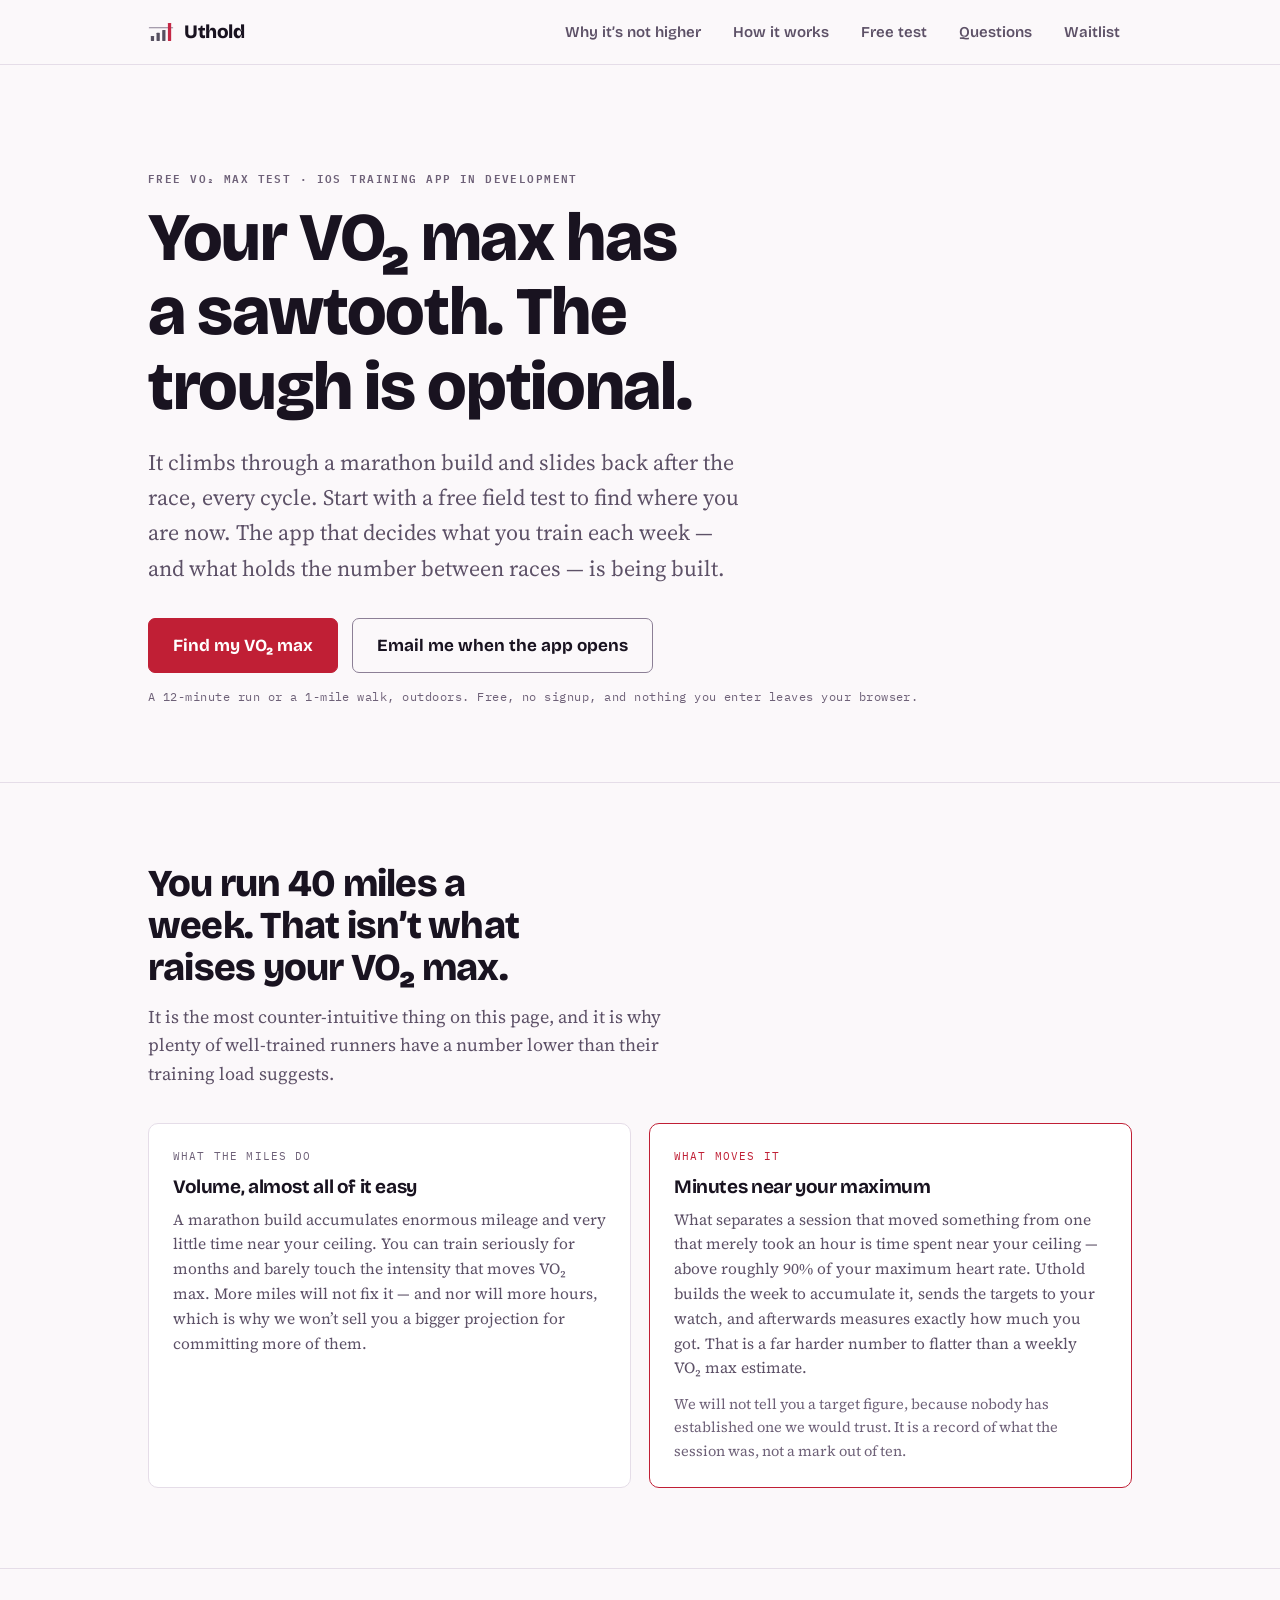
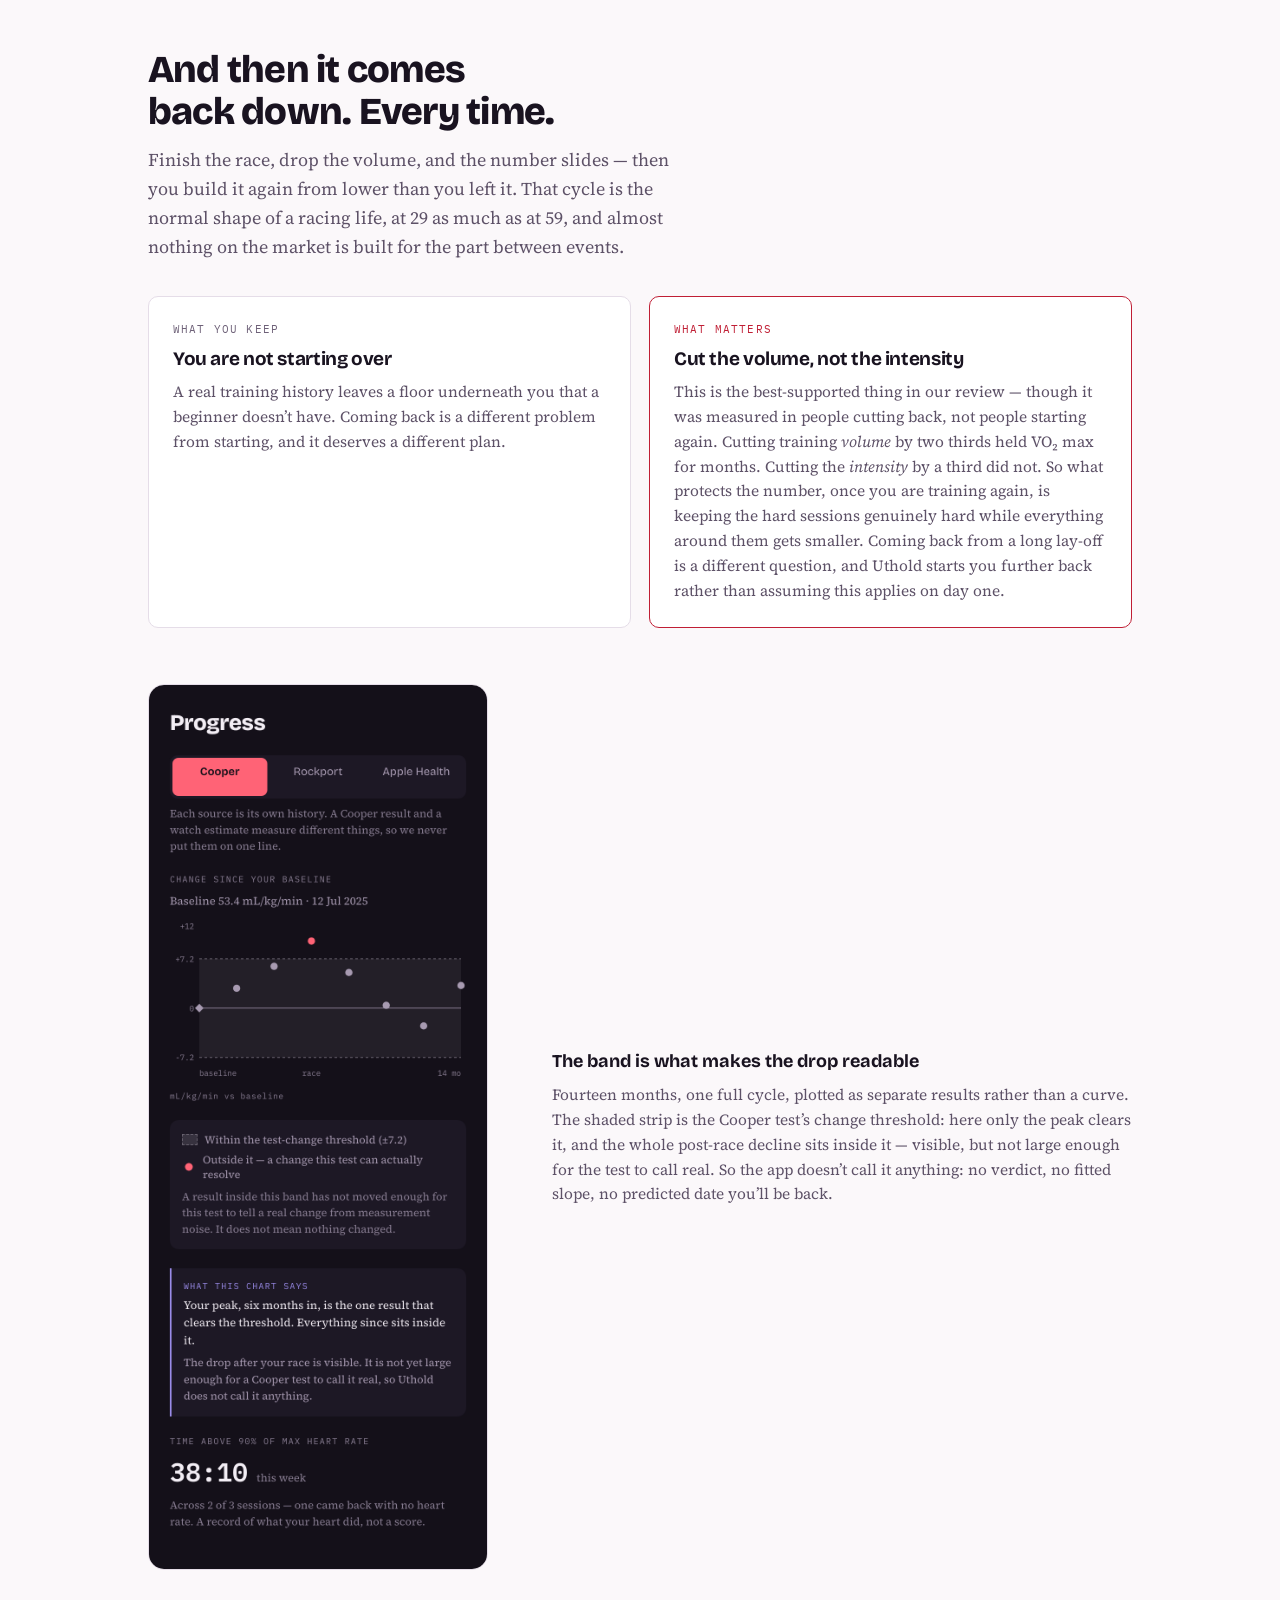
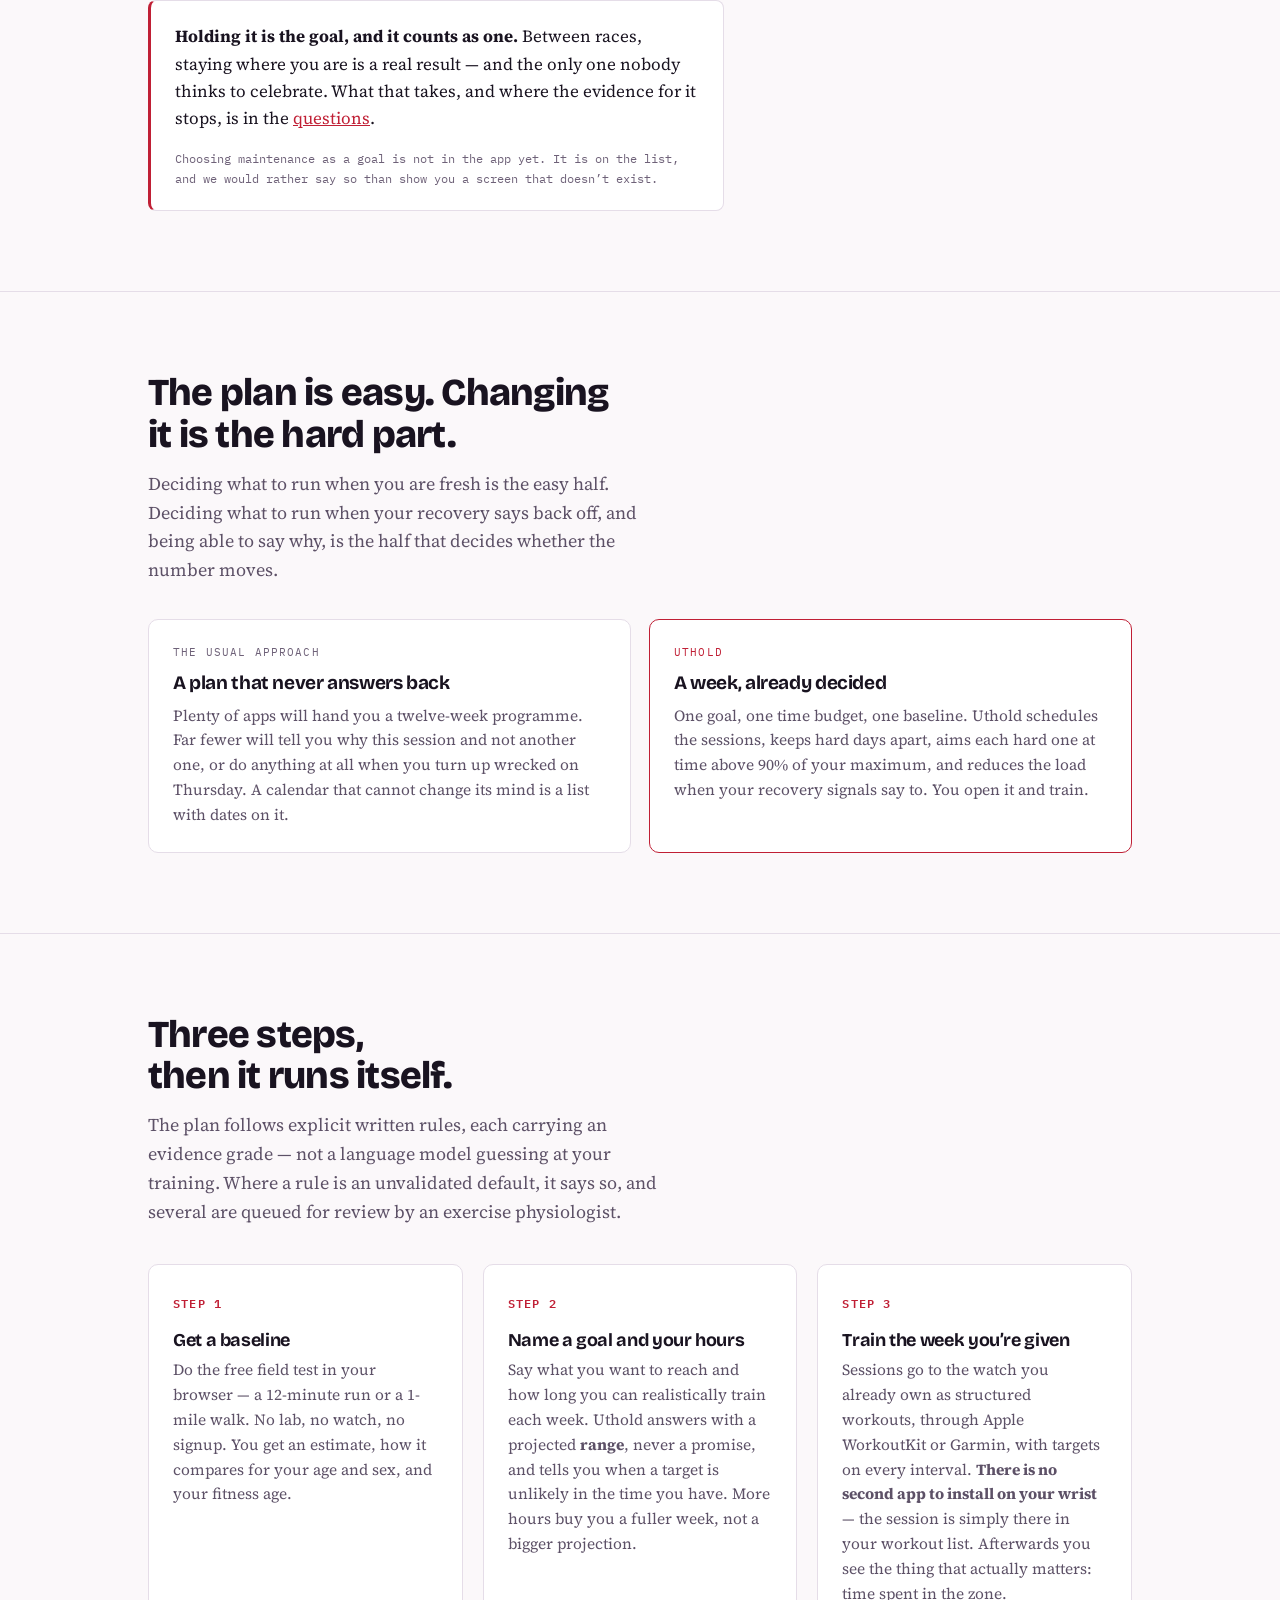
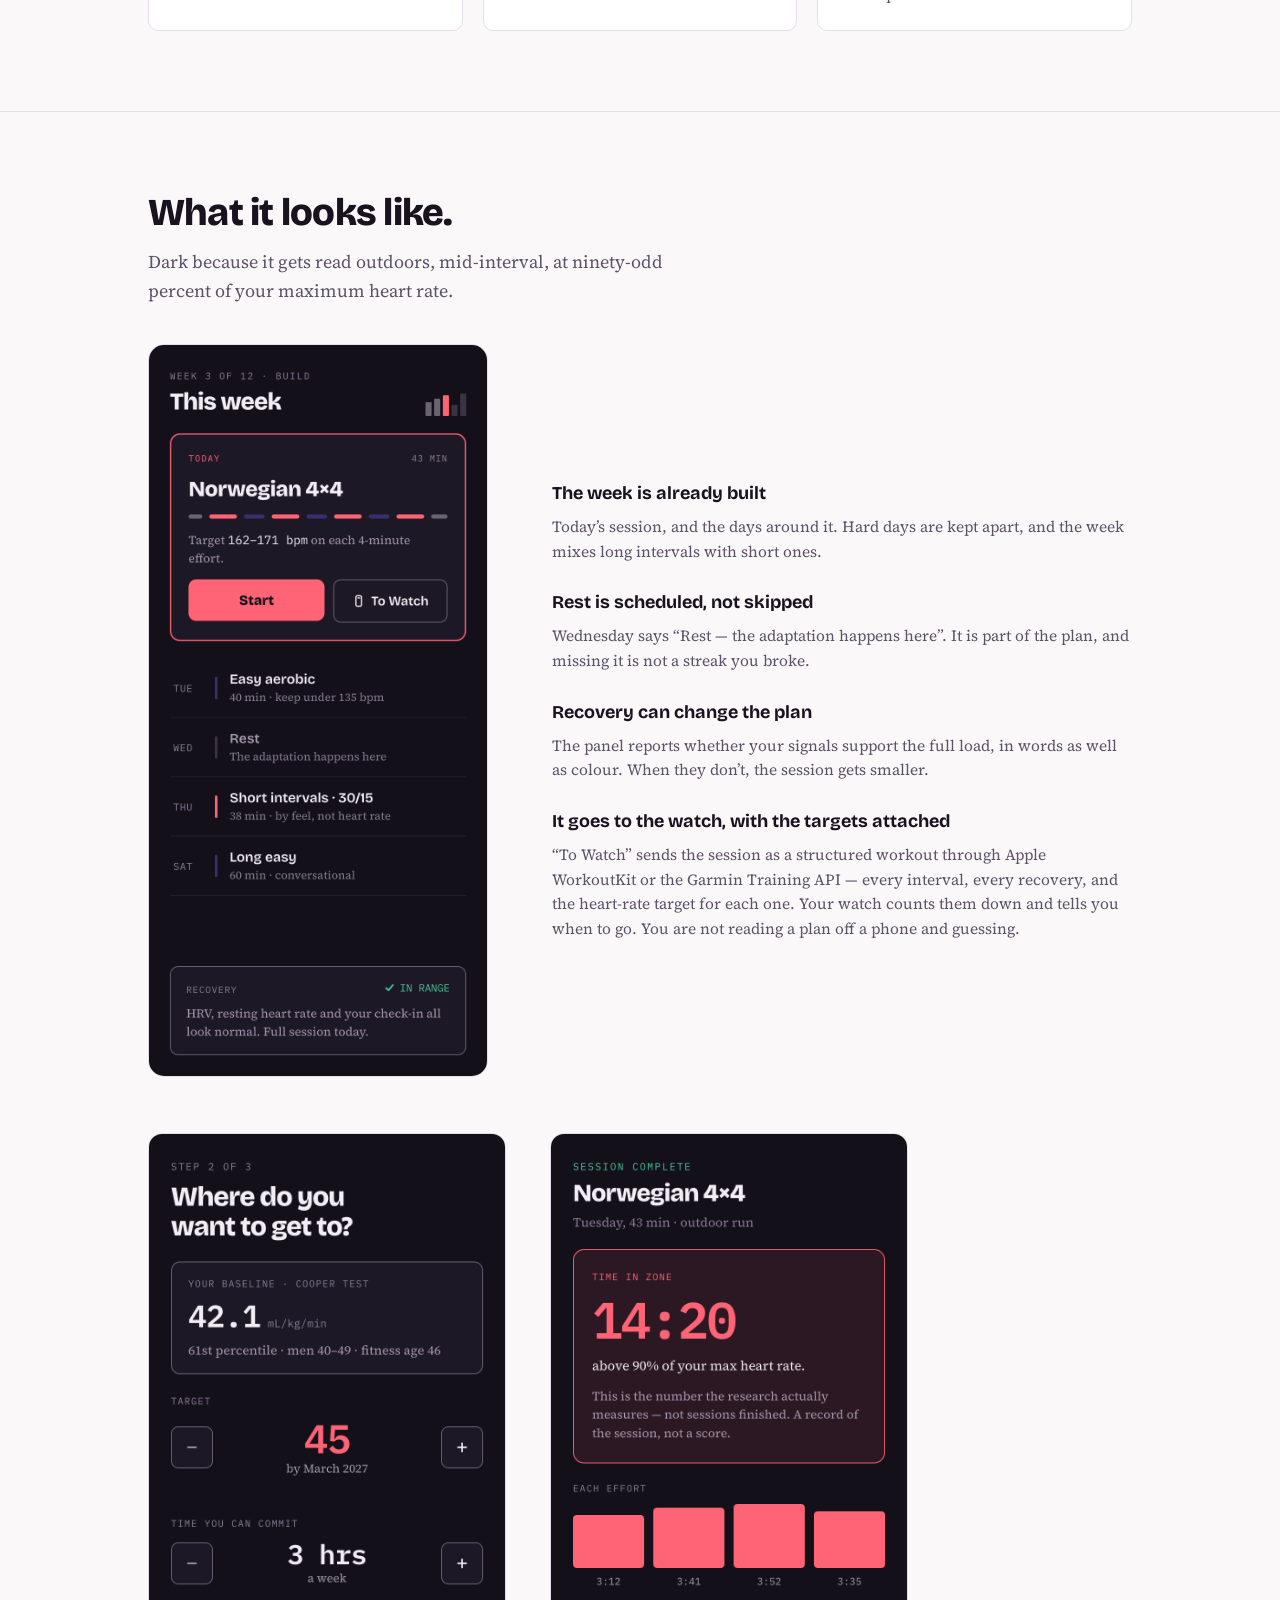
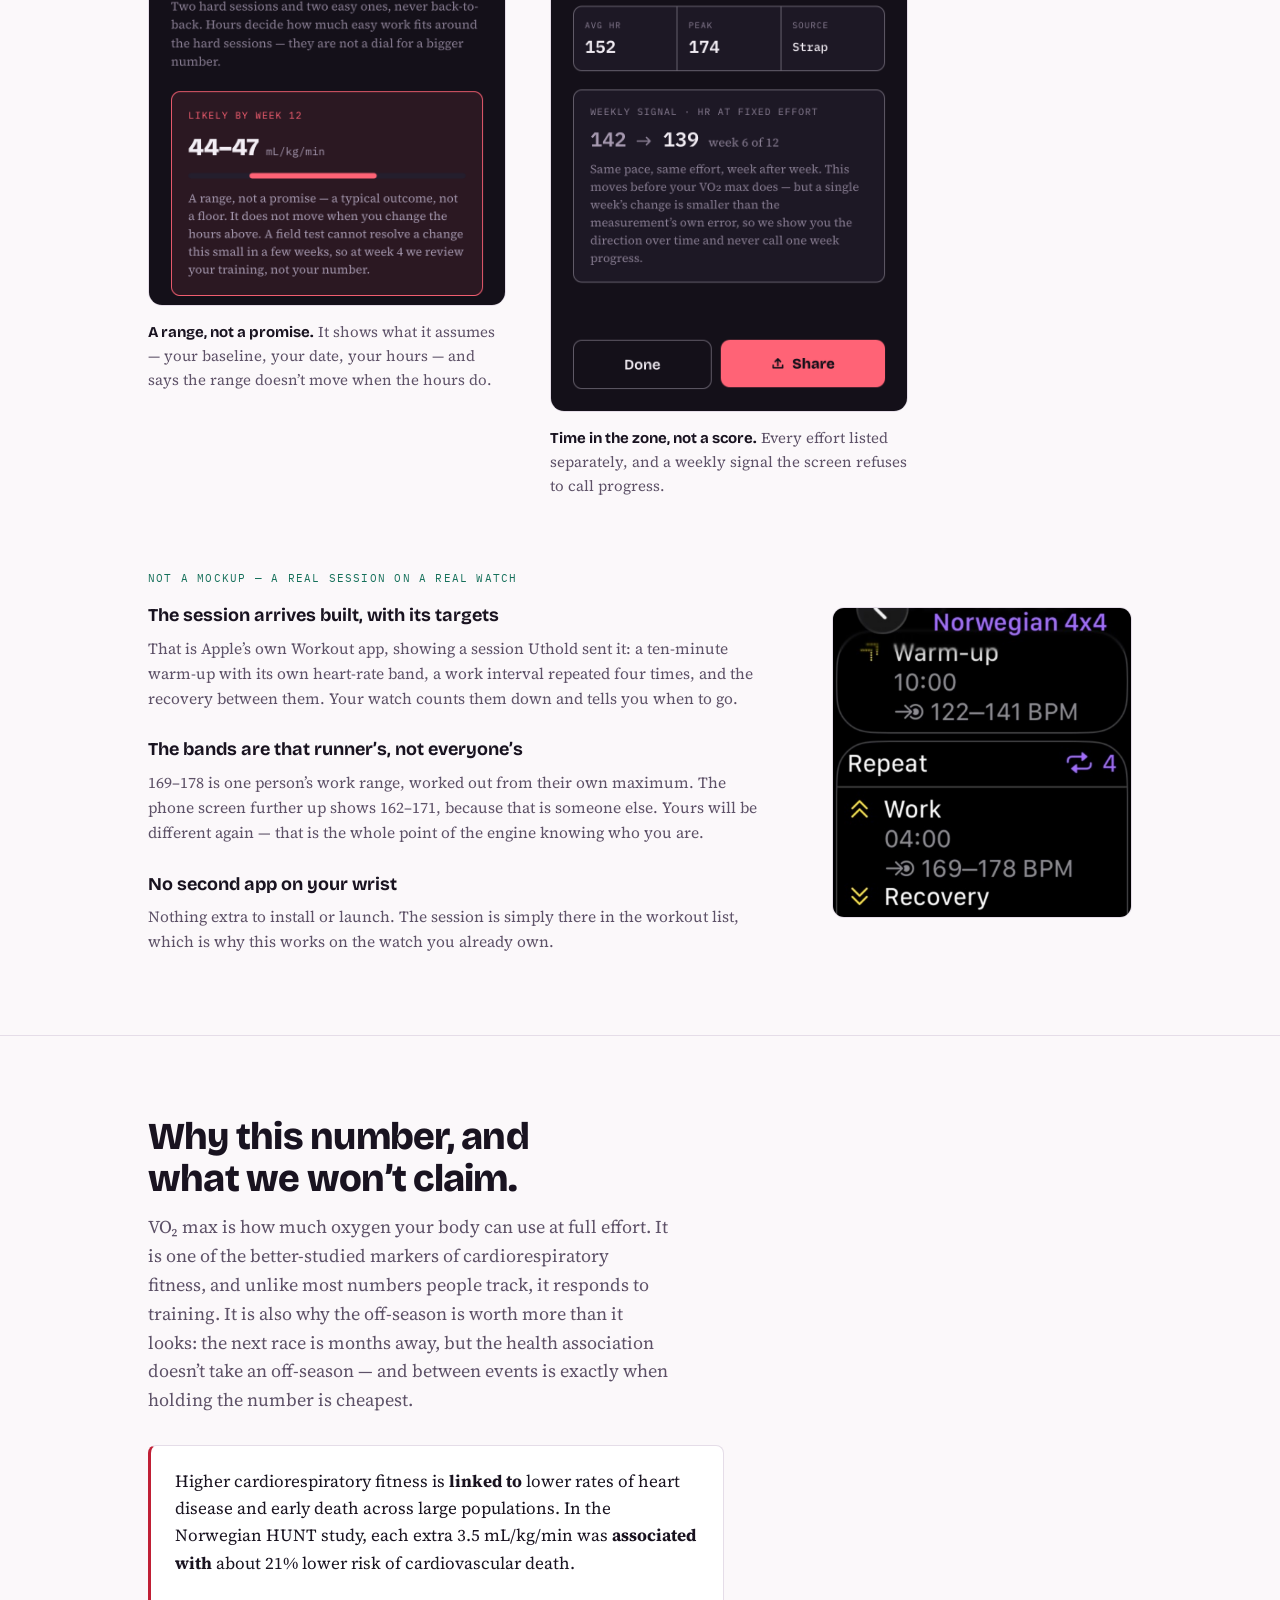
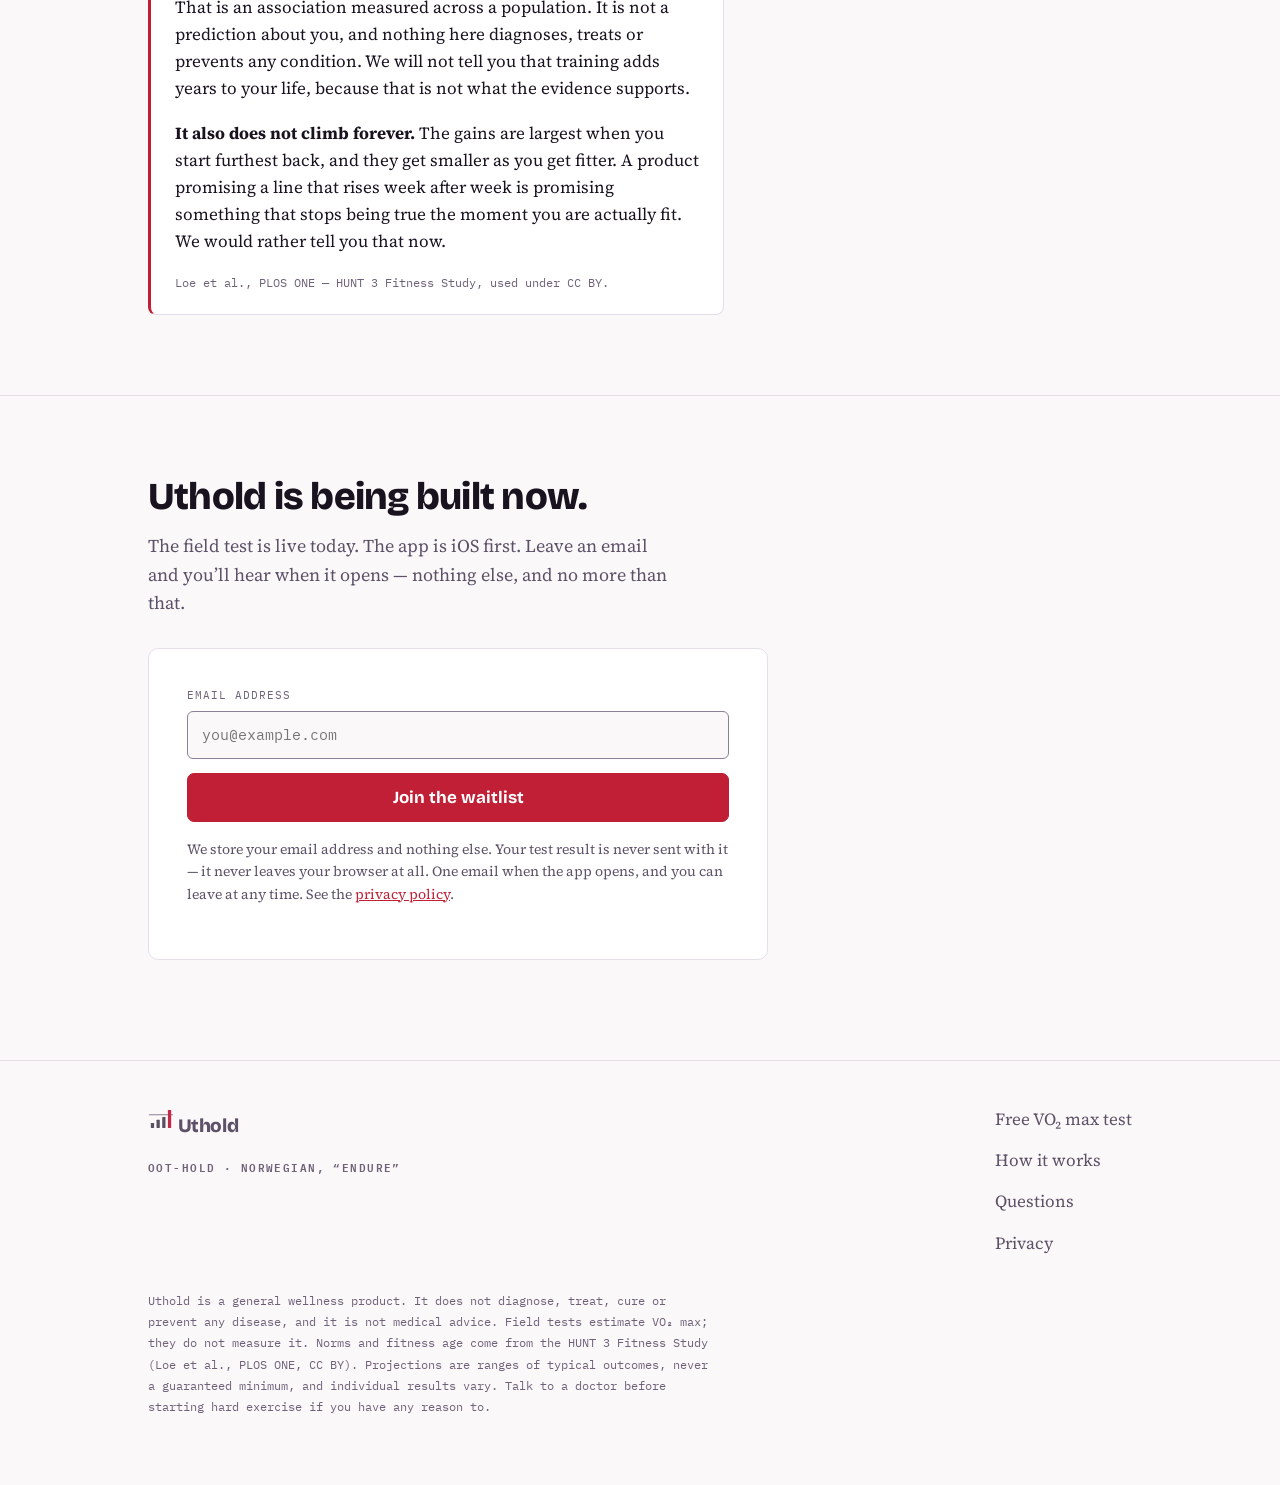
==== index.html @ 27065445 "Waitlist inside the result; clearer hero; shorter page Co-Authored-By: Claude Opus 5 (1M context) <n" ====
<!doctype html>
<html lang="en">
<head>
<meta charset="utf-8">
<meta name="viewport" content="width=device-width,initial-scale=1">
<!-- PRE-LAUNCH: delete this line at launch (see README.md) -->
<meta name="robots" content="noindex">
<title>Uthold — training that picks your week, for your VO₂ max</title>
<meta name="description" content="Uthold turns a baseline, a goal and the hours you actually have into a weekly training plan aimed at your VO₂ max. Start with the free field test — no signup.">
<link rel="icon" href="brand/favicon.svg" type="image/svg+xml">
<link rel="apple-touch-icon" href="brand/png/apple-touch-icon.png">
<link rel="preconnect" href="https://fonts.googleapis.com">
<link rel="preconnect" href="https://fonts.gstatic.com" crossorigin>
<link rel="stylesheet" href="https://fonts.googleapis.com/css2?family=Bricolage+Grotesque:opsz,wght@12..96,400;12..96,600;12..96,800&family=Source+Serif+4:opsz,wght@8..60,400;8..60,600&family=IBM+Plex+Mono:wght@400;500;600&display=swap">
<link rel="stylesheet" href="site.css">
</head>
<body>
<a class="skip" href="#main">Skip to content</a>

<header class="site-head">
  <div class="wrap">
    <a class="brand" href="index.html">
      <svg viewBox="0 0 64 64" aria-hidden="true" focusable="false">
        <rect x="2" y="20" width="60" height="3" rx="1.5" fill="var(--mark-ceiling)"/>
        <rect x="7" y="42" width="8" height="12" rx="1" fill="var(--mark-bars)"/>
        <rect x="21" y="34" width="8" height="20" rx="1" fill="var(--mark-bars)"/>
        <rect x="35" y="27" width="8" height="27" rx="1" fill="var(--mark-bars)"/>
        <rect x="49" y="10" width="8" height="44" rx="1" fill="var(--mark-hero)"/>
      </svg>
      Uthold
    </a>
    <nav class="site-nav" aria-label="Main">
      <a href="#volume">Why it’s not higher</a>
      <a href="#how">How it works</a>
      <a href="test.html">Free test</a>
      <a href="faq.html">Questions</a>
      <a href="#waitlist">Waitlist</a>
    </nav>
  </div>
</header>

<main id="main">

<div class="wrap hero">
  <p class="eyebrow">Free VO₂ max test &middot; iOS training app in development</p>
  <h1>Your VO₂ max has a sawtooth. The trough is optional.</h1>
  <p class="deck">It climbs through a marathon build and slides back after the race, every cycle.
  Start with a free field test to find where you are now. The app that decides what you train each
  week — and what holds the number between races — is being built.</p>
  <div class="cta-row">
    <a class="btn btn-primary" href="test.html">Find my VO₂ max</a>
    <a class="btn btn-ghost" href="#waitlist">Email me when the app opens</a>
  </div>
  <p class="cta-note" style="margin-top:14px">A 12-minute run or a 1-mile walk, outdoors. Free, no
  signup, and nothing you enter leaves your browser.</p>
</div>

<section id="volume">
  <div class="wrap">
    <h2>You run 40 miles a week. That isn’t what raises your VO₂ max.</h2>
    <p class="lede">It is the most counter-intuitive thing on this page, and it is why plenty of
    well-trained runners have a number lower than their training load suggests.</p>
    <div class="versus">
      <div class="vcard">
        <span class="vtag">What the miles do</span>
        <h3>Volume, almost all of it easy</h3>
        <p>A marathon build accumulates enormous mileage and very little time near your ceiling.
        You can train seriously for months and barely touch the intensity that moves VO₂ max.
        More miles will not fix it — and nor will more hours, which is why we won’t sell you a
        bigger projection for committing more of them.</p>
      </div>
      <div class="vcard ours">
        <span class="vtag">What moves it</span>
        <h3>Minutes near your maximum</h3>
        <p>What separates a session that moved something from one that merely took an hour is time
        spent near your ceiling — above roughly 90% of your maximum heart rate. Uthold builds the
        week to accumulate it, sends the targets to your watch, and afterwards measures exactly how
        much you got. That is a far harder number to flatter than a weekly VO₂ max estimate.</p>
        <p style="margin:12px 0 0;font-size:14.5px;color:var(--ink-3)">We will not tell you a
        target figure, because nobody has established one we would trust. It is a record of what
        the session was, not a mark out of ten.</p>
      </div>
    </div>
  </div>
</section>

<section id="returning">
  <div class="wrap">
    <h2>And then it comes back down. Every time.</h2>
    <p class="lede">Finish the race, drop the volume, and the number slides — then you build it
    again from lower than you left it. That cycle is the normal shape of a racing life, at 29 as
    much as at 59, and almost nothing on the market is built for the part between events.</p>
    <div class="versus">
      <div class="vcard">
        <span class="vtag">What you keep</span>
        <h3>You are not starting over</h3>
        <p>A real training history leaves a floor underneath you that a beginner doesn’t have.
        Coming back is a different problem from starting, and it deserves a different plan.</p>
      </div>
      <div class="vcard ours">
        <span class="vtag">What matters</span>
        <h3>Cut the volume, not the intensity</h3>
        <p>This is the best-supported thing in our review — though it was measured in people
        cutting back, not people starting again. Cutting training <em>volume</em> by two thirds
        held VO₂ max for months. Cutting the <em>intensity</em> by a third did not. So what protects
        the number, once you are training again, is keeping the hard sessions genuinely hard while
        everything around them gets smaller. Coming back from a long lay-off is a different
        question, and Uthold starts you further back rather than assuming this applies on day
        one.</p>
      </div>
    </div>
    <div class="showcase" style="margin-top:clamp(32px,5vw,56px)">
      <img src="img/Progress.png" width="390" height="1020"
           alt="The Progress screen: change since baseline over 14 months, plotted as separate dots with no connecting line. A shaded band marks plus or minus 7.2, the Cooper test's change threshold. One point, the peak six months in, sits above the band; every later point including the post-race decline sits inside it.">
      <dl>
        <dt>The band is what makes the drop readable</dt>
        <dd>Fourteen months, one full cycle, plotted as separate results rather than a curve. The
        shaded strip is the Cooper test’s change threshold: here only the peak clears it, and the
        whole post-race decline sits inside it — visible, but not large enough for the test to call
        real. So the app doesn’t call it anything: no verdict, no fitted slope, no predicted date
        you’ll be back.</dd>
      </dl>
    </div>

    <div class="ev">
      <p><strong>Holding it is the goal, and it counts as one.</strong> Between races, staying where
      you are is a real result — and the only one nobody thinks to celebrate. What that takes, and
      where the evidence for it stops, is in the
      <a href="faq.html">questions</a>.</p>
      <cite>Choosing maintenance as a goal is not in the app yet. It is on the list, and we would
      rather say so than show you a screen that doesn’t exist.</cite>
    </div>
  </div>
</section>

<section id="difference">
  <div class="wrap">
    <h2>The plan is easy. Changing it is the hard part.</h2>
    <p class="lede">Deciding what to run when you are fresh is the easy half. Deciding what to run
    when your recovery says back off, and being able to say why, is the half that decides whether
    the number moves.</p>
    <div class="versus">
      <div class="vcard">
        <span class="vtag">The usual approach</span>
        <h3>A plan that never answers back</h3>
        <p>Plenty of apps will hand you a twelve-week programme. Far fewer will tell you why this
        session and not another one, or do anything at all when you turn up wrecked on Thursday.
        A calendar that cannot change its mind is a list with dates on it.</p>
      </div>
      <div class="vcard ours">
        <span class="vtag">Uthold</span>
        <h3>A week, already decided</h3>
        <p>One goal, one time budget, one baseline. Uthold schedules the sessions, keeps hard days
        apart, aims each hard one at time above 90% of your maximum, and reduces the load when
        your recovery signals say to. You open it and train.</p>
      </div>
    </div>
  </div>
</section>

<section id="how">
  <div class="wrap">
    <h2>Three steps, then it runs itself.</h2>
    <p class="lede">The plan follows explicit written rules, each carrying an evidence grade —
    not a language model guessing at your training. Where a rule is an unvalidated default, it
    says so, and several are queued for review by an exercise physiologist.</p>
    <div class="steps">
      <div class="step">
        <span class="n"></span>
        <h3>Get a baseline</h3>
        <p>Do the free field test in your browser — a 12-minute run or a 1-mile walk. No lab, no
        watch, no signup. You get an estimate, how it compares for your age and sex, and your
        fitness age.</p>
      </div>
      <div class="step">
        <span class="n"></span>
        <h3>Name a goal and your hours</h3>
        <p>Say what you want to reach and how long you can realistically train each week. Uthold
        answers with a projected <strong>range</strong>, never a promise, and tells you when a
        target is unlikely in the time you have. More hours buy you a fuller week, not a bigger
        projection.</p>
      </div>
      <div class="step">
        <span class="n"></span>
        <h3>Train the week you’re given</h3>
        <p>Sessions go to the watch you already own as structured workouts, through Apple
        WorkoutKit or Garmin, with targets on every interval. <strong>There is no second app to
        install on your wrist</strong> — the session is simply there in your workout list.
        Afterwards you see the thing that actually matters: time spent in the zone.</p>
      </div>
    </div>
  </div>
</section>

<section id="app">
  <div class="wrap">
    <h2>What it looks like.</h2>
    <p class="lede">Dark because it gets read outdoors, mid-interval, at ninety-odd percent of your
    maximum heart rate.</p>
    <div class="showcase">
      <img src="img/ThisWeek.png" width="390" height="844"
           alt="The This Week screen: today is a Norwegian 4x4 at a target of 162 to 171 beats per minute, 43 minutes. Below it the rest of the week — easy aerobic Tuesday, rest Wednesday, short 30/15 intervals Thursday, long easy Saturday. A recovery panel reads &quot;in range&quot;.">
      <dl>
        <dt>The week is already built</dt>
        <dd>Today’s session, and the days around it. Hard days are kept apart, and the week mixes
        long intervals with short ones.</dd>

        <dt>Rest is scheduled, not skipped</dt>
        <dd>Wednesday says “Rest — the adaptation happens here”. It is part of the plan, and
        missing it is not a streak you broke.</dd>

        <dt>Recovery can change the plan</dt>
        <dd>The panel reports whether your signals support the full load, in words as well as
        colour. When they don’t, the session gets smaller.</dd>

        <dt>It goes to the watch, with the targets attached</dt>
        <dd>“To Watch” sends the session as a structured workout through Apple WorkoutKit or the
        Garmin Training API — every interval, every recovery, and the heart-rate target for each
        one. Your watch counts them down and tells you when to go. You are not reading a plan off
        a phone and guessing.</dd>

      </dl>
    </div>
    <div class="shots-compact">
      <figure>
        <img src="img/Onboarding.png" width="390" height="844" alt="The onboarding goal screen: a baseline of 42.1 mL/kg/min at the 61st percentile, fitness age 46; a target of 45 by March 2027; three hours a week. A panel headed &quot;likely by week 12&quot; shows a range of 44 to 47 and the words &quot;a range, not a promise&quot;.">
        <figcaption><b>A range, not a promise.</b> It shows what it assumes — your baseline, your
        date, your hours — and says the range doesn’t move when the hours do.</figcaption>
      </figure>
      <figure>
        <img src="img/Results.png" width="390" height="960" alt="The session results screen: time in zone 14 minutes 20 seconds above 90% of maximum heart rate, with each of the four efforts listed. Below, average heart rate 152, peak 174, source Strap. A weekly signal panel shows heart rate at fixed effort moving 142 to 139 in week 6 of 12.">
        <figcaption><b>Time in the zone, not a score.</b> Every effort listed separately, and a
        weekly signal the screen refuses to call progress.</figcaption>
      </figure>
    </div>
    <div class="showcase watch" style="margin-top:clamp(36px,6vw,72px)">
      <img src="img/watch-session.png" width="422" height="438"
           alt="An Apple Watch showing the scheduled session: Norwegian 4x4, a 10 minute warm-up at 122 to 141 BPM, then Repeat 4 containing Work for 4 minutes at 169 to 178 BPM followed by Recovery.">
      <dl>
        <p class="real">Not a mockup — a real session on a real watch</p>
        <dt>The session arrives built, with its targets</dt>
        <dd>That is Apple’s own Workout app, showing a session Uthold sent it: a ten-minute
        warm-up with its own heart-rate band, a work interval repeated four times, and the recovery
        between them. Your watch counts them down and tells you when to go.</dd>

        <dt>The bands are that runner’s, not everyone’s</dt>
        <dd>169–178 is one person’s work range, worked out from their own maximum. The phone screen
        further up shows 162–171, because that is someone else. Yours will be different again —
        that is the whole point of the engine knowing who you are.</dd>

        <dt>No second app on your wrist</dt>
        <dd>Nothing extra to install or launch. The session is simply there in the workout list,
        which is why this works on the watch you already own.</dd>
      </dl>
    </div>
</div>
</section>

<section id="evidence">
  <div class="wrap">
    <h2>Why this number, and what we won’t claim.</h2>
    <p class="lede">VO₂ max is how much oxygen your body can use at full effort. It is one of the
    better-studied markers of cardiorespiratory fitness, and unlike most numbers people track, it
    responds to training. It is also why the off-season is worth more than it looks: the next race
    is months away, but the health association doesn’t take an off-season — and between events is
    exactly when holding the number is cheapest.</p>
    <div class="ev">
      <p>Higher cardiorespiratory fitness is <strong>linked to</strong> lower rates of heart disease
      and early death across large populations. In the Norwegian HUNT study, each extra
      3.5&nbsp;mL/kg/min was <strong>associated with</strong> about 21% lower risk of cardiovascular
      death.</p>
      <p>That is an association measured across a population. It is not a prediction about you, and
      nothing here diagnoses, treats or prevents any condition. We will not tell you that training
      adds years to your life, because that is not what the evidence supports.</p>
      <p><strong>It also does not climb forever.</strong> The gains are largest when you start
      furthest back, and they get smaller as you get fitter. A product promising a line that rises
      week after week is promising something that stops being true the moment you are actually
      fit. We would rather tell you that now.</p>
      <cite>Loe et al., PLOS ONE — HUNT 3 Fitness Study, used under CC&nbsp;BY.</cite>
    </div>
  </div>
</section>

<section id="waitlist">
  <div class="wrap">
    <h2>Uthold is being built now.</h2>
    <p class="lede">The field test is live today. The app is iOS first. Leave an email and you’ll
    hear when it opens — nothing else, and no more than that.</p>
    <form class="signup" id="waitForm" novalidate>
      <label for="email">Email address</label>
      <input type="email" id="email" name="email" autocomplete="email" required
             placeholder="you@example.com" aria-describedby="privacy-note">
      <button class="btn btn-primary" type="submit">Join the waitlist</button>
      <p class="small" id="privacy-note">We store your email address and nothing else. Your test
      result is never sent with it — it never leaves your browser at all. One email when the app
      opens, and you can leave at any time. See the <a href="privacy.html">privacy policy</a>.</p>
      <p class="small" id="waitMsg" role="status" aria-live="polite"></p>
    </form>
  </div>
</section>

</main>

<footer class="site-foot">
  <div class="wrap">
    <div class="foot-grid">
      <div>
        <a class="brand" href="index.html" style="margin-bottom:10px">
          <svg viewBox="0 0 64 64" aria-hidden="true" focusable="false">
            <rect x="2" y="20" width="60" height="3" rx="1.5" fill="var(--mark-ceiling)"/>
            <rect x="7" y="42" width="8" height="12" rx="1" fill="var(--mark-bars)"/>
            <rect x="21" y="34" width="8" height="20" rx="1" fill="var(--mark-bars)"/>
            <rect x="35" y="27" width="8" height="27" rx="1" fill="var(--mark-bars)"/>
            <rect x="49" y="10" width="8" height="44" rx="1" fill="var(--mark-hero)"/>
          </svg>
          Uthold
        </a>
        <p class="eyebrow">OOT-hold &middot; Norwegian, “endure”</p>
      </div>
      <nav aria-label="Footer">
        <a href="test.html">Free VO₂ max test</a>
        <a href="#how">How it works</a>
        <a href="faq.html">Questions</a>
        <a href="privacy.html">Privacy</a>
      </nav>
    </div>
    <p class="fine">Uthold is a general wellness product. It does not diagnose, treat, cure or
    prevent any disease, and it is not medical advice. Field tests estimate VO₂ max; they do not
    measure it. Norms and fitness age come from the HUNT 3 Fitness Study (Loe et al., PLOS ONE,
    CC&nbsp;BY). Projections are ranges of typical outcomes, never a guaranteed minimum, and
    individual results vary. Talk to a doctor before starting hard exercise if you have any reason
    to.</p>
  </div>
</footer>

<script>
// Waitlist. Posts {email} to a hosted form endpoint; nothing else is sent.
//
// The test result is deliberately never included. A VO2 max estimate is health
// data, and handing it to a third party is the App Store 5.1.3 problem we are
// staying clear of — the estimate never leaves the visitor's browser at all.
//
// A failed submission must never be silent. The free tier caps at 50 a month and
// REJECTS past that rather than queueing, so on any failure we hand the visitor
// the mailto instead: slower for us, but their signup is not lost, and they can
// see that it wasn't.
(function(){
  var ENDPOINT = 'https://formspree.io/f/meaoqqda';
  var FALLBACK = 'hello@uthold.com';
  var f = document.getElementById('waitForm'),
      i = document.getElementById('email'),
      b = f.querySelector('button[type=submit]'),
      m = document.getElementById('waitMsg');

  function mailtoRescue(v, why){
    m.textContent = why + ' Opening your email app instead — send the message and you are on the list.';
    window.location.href = 'mailto:' + FALLBACK
      + '?subject=' + encodeURIComponent('Uthold waitlist: ' + v)
      + '&body=' + encodeURIComponent('Add ' + v + ' to the Uthold waitlist.');
  }

  f.addEventListener('submit', function(e){
    e.preventDefault();
    var v = (i.value || '').trim();
    if (!v || v.indexOf('@') < 1 || v.lastIndexOf('.') < v.indexOf('@')) {
      m.textContent = 'That address does not look right — please check it.';
      i.focus(); return;
    }
    if (!ENDPOINT) { mailtoRescue(v, 'The list is not wired up yet.'); return; }

    b.disabled = true;
    m.textContent = 'Adding you…';
    fetch(ENDPOINT, {
      method: 'POST',
      headers: {'Content-Type':'application/json','Accept':'application/json'},
      body: JSON.stringify({email: v})
    }).then(function(r){
      b.disabled = false;
      if (r.ok) {
        f.reset();
        m.textContent = 'You are on the list. There is no app to download yet — '
          + 'you will get one email when it opens, and nothing before then.';
        return;
      }
      // 429 is the monthly cap. Either way the visitor should not lose the signup.
      mailtoRescue(v, r.status === 429
        ? 'The list is full for this month.'
        : 'That did not go through.');
    }).catch(function(){
      b.disabled = false;
      mailtoRescue(v, 'That did not go through.');
    });
  });
})();
</script>
</body>
</html>
---- site.css ----
/* Uthold — shared styles for the site and the field test.
   Tokens follow the measured palette in the root CLAUDE.md. Two values that
   vo2test.html shipped were below the floor and are corrected here:
     dark  ink-3 #7C6F87 -> #8A7F94   (was 4.01:1, text needs 4.5)
     dark  rule-2 #453B50 -> #736C7C  (was 1.65:1, control borders need 3.0)
     light ink-3 #8C7F96 -> #6E6178   (was 3.56:1)
     light rule-2 #D3C8D8 -> #8C7F96  (was 1.61:1)
     dark  sunk  #241E2D -> #1B1622   (put ink-3 at 4.27:1; also now properly
                                       recessed, as sunk already is in light)
   Run web/brand/contrast.mjs before changing any of them. */

:root{
  --ground:#FBF8FA; --surface:#FFFFFF; --sunk:#F3EEF3;
  --ink:#191320; --ink-2:#5D5167; --ink-3:#6E6178;
  --rule:#E5DDE8; --rule-2:#8C7F96;
  --arterial:#C01F35; --venous:#3A2F6E; --band:rgba(192,31,53,.07); --on-accent:#FFFFFF;
  --good:#15705A; --warn:#8A5210;
  --mark-bars:#565060; --mark-ceiling:#8A7F94; --mark-hero:#C42846;
  --display:"Bricolage Grotesque","Helvetica Neue",Arial,sans-serif;
  --body:"Source Serif 4",Georgia,serif;
  --mono:"IBM Plex Mono",ui-monospace,Menlo,monospace;
  --pad:clamp(16px,5vw,48px);
  --maxw:1080px;
}
@media (prefers-color-scheme:dark){:root:not([data-theme="light"]){
  --ground:#141019; --surface:#1D1825; --sunk:#1B1622;
  --ink:#F3EEF5; --ink-2:#A79AB1; --ink-3:#8A7F94;
  --rule:#3A3343; --rule-2:#736C7C;
  --arterial:#FF6376; --venous:#9A8BE8; --band:rgba(255,99,118,.10); --on-accent:#141019;
  --good:#4CC79F; --warn:#E0A356;
  --mark-bars:#A79AB1; --mark-ceiling:#6A6471; --mark-hero:#FF6376;
}}
:root[data-theme="dark"]{
  --ground:#141019; --surface:#1D1825; --sunk:#1B1622;
  --ink:#F3EEF5; --ink-2:#A79AB1; --ink-3:#8A7F94;
  --rule:#3A3343; --rule-2:#736C7C;
  --arterial:#FF6376; --venous:#9A8BE8; --band:rgba(255,99,118,.10); --on-accent:#141019;
  --good:#4CC79F; --warn:#E0A356;
  --mark-bars:#A79AB1; --mark-ceiling:#6A6471; --mark-hero:#FF6376;
}

*{box-sizing:border-box}
html{scroll-behavior:smooth}
body{margin:0;background:var(--ground);color:var(--ink);font-family:var(--body);
  font-size:17px;line-height:1.6;-webkit-font-smoothing:antialiased}
h1,h2,h3{font-family:var(--display);letter-spacing:-.02em;margin:0;line-height:1.1;text-wrap:balance}
p{margin:0 0 1em}
a{color:var(--arterial)}
a:hover{text-decoration-thickness:2px}
:focus-visible{outline:3px solid var(--arterial);outline-offset:3px;border-radius:3px}
img{max-width:100%;height:auto}
.wrap{max-width:var(--maxw);margin:0 auto;padding:0 var(--pad)}
.narrow{max-width:760px}
.eyebrow{font-family:var(--mono);font-size:11px;font-weight:600;letter-spacing:.13em;
  text-transform:uppercase;color:var(--ink-3);margin:0}
.skip{position:absolute;left:-9999px;top:0;background:var(--surface);color:var(--ink);
  padding:12px 18px;z-index:10;border:2px solid var(--arterial);border-radius:0 0 6px 0}
.skip:focus{left:0}

/* ---- header ---- */
.site-head{border-bottom:1px solid var(--rule);position:sticky;top:0;z-index:5;
  background:color-mix(in srgb,var(--ground) 92%,transparent);backdrop-filter:blur(8px)}
.site-head .wrap{display:flex;align-items:center;justify-content:space-between;gap:16px;
  min-height:64px;padding-top:10px;padding-bottom:10px}
.brand{display:flex;align-items:center;gap:10px;text-decoration:none;color:var(--ink);
  font-family:var(--display);font-weight:800;font-size:19px;letter-spacing:-.02em}
.brand svg{width:26px;height:26px;flex:none}
.site-nav{display:flex;align-items:center;gap:8px;flex-wrap:wrap}
.site-nav a{font-family:var(--display);font-size:15px;font-weight:600;color:var(--ink-2);
  text-decoration:none;padding:10px 12px;border-radius:6px;min-height:44px;display:flex;align-items:center}
.site-nav a:hover{color:var(--ink);background:var(--sunk)}

/* ---- buttons: min 44x44 touch targets ---- */
.btn{display:inline-flex;align-items:center;justify-content:center;gap:9px;
  min-height:48px;padding:13px 24px;border-radius:7px;border:1px solid transparent;
  font-family:var(--display);font-weight:700;font-size:17px;text-decoration:none;cursor:pointer}
/* white on the dark-theme accent is 2.88:1 — the label must flip with the theme */
.btn-primary{background:var(--arterial);color:var(--on-accent);border-color:var(--arterial)}
.btn-primary:hover{filter:brightness(1.08)}
.btn-ghost{background:transparent;color:var(--ink);border-color:var(--rule-2)}
.btn-ghost:hover{background:var(--sunk)}

/* ---- hero ---- */
/* vertical only: .hero is itself a .wrap, whose horizontal padding is the page gutter */
.hero{padding-top:clamp(48px,9vw,104px);padding-bottom:clamp(36px,6vw,64px)}
.hero h1{font-size:clamp(38px,6.6vw,68px);font-weight:800;margin:14px 0 0;max-width:16ch}
.hero .deck{font-size:clamp(18px,2.1vw,22px);color:var(--ink-2);margin:20px 0 0;max-width:54ch}
.cta-row{display:flex;gap:14px;flex-wrap:wrap;margin-top:32px;align-items:center}
.cta-note{font-family:var(--mono);font-size:12px;color:var(--ink-3);letter-spacing:.04em}

/* ---- generic section ---- */
section{padding:clamp(40px,7vw,80px) 0;border-top:1px solid var(--rule)}
section h2{font-size:clamp(26px,3.6vw,38px);font-weight:800;max-width:20ch}
section .lede{color:var(--ink-2);margin-top:14px;max-width:58ch;font-size:18px}

/* ---- the contrast: two columns ---- */
.versus{display:grid;grid-template-columns:repeat(2,minmax(0,1fr));gap:18px;margin-top:34px}
.vcard{background:var(--surface);border:1px solid var(--rule);border-radius:10px;padding:24px}
.vcard.ours{border-color:var(--arterial)}
.vcard h3{font-size:19px;font-weight:700;margin-bottom:10px}
.vcard p{color:var(--ink-2);font-size:15.5px;margin:0}
.vtag{font-family:var(--mono);font-size:10.5px;letter-spacing:.11em;text-transform:uppercase;
  color:var(--ink-3);display:block;margin-bottom:12px}
.vcard.ours .vtag{color:var(--arterial)}

/* ---- steps ---- */
.steps{display:grid;grid-template-columns:repeat(3,minmax(0,1fr));gap:20px;margin-top:38px;
  counter-reset:step}
.step{background:var(--surface);border:1px solid var(--rule);border-radius:10px;padding:24px}
.step h3{font-size:18px;font-weight:700;margin:14px 0 8px}
.step p{color:var(--ink-2);font-size:15.5px;margin:0}
.step .n{counter-increment:step;font-family:var(--mono);font-size:12px;font-weight:600;
  letter-spacing:.1em;color:var(--arterial)}
.step .n::before{content:"STEP " counter(step)}

/* ---- screenshots ---- */
.shots{display:grid;grid-template-columns:repeat(3,minmax(0,1fr));gap:24px;margin-top:38px}
.shot figcaption{font-size:15px;color:var(--ink-2);margin-top:14px}
.shot b{color:var(--ink);font-family:var(--display)}
.shot img{border-radius:14px;border:1px solid var(--rule);display:block;width:100%}

/* ---- evidence ---- */
.ev{background:var(--surface);border:1px solid var(--rule);border-left:3px solid var(--arterial);
  border-radius:8px;padding:22px 24px;margin-top:30px;max-width:64ch}
.ev p:last-child{margin-bottom:0}
.ev cite{display:block;font-family:var(--mono);font-size:11.5px;color:var(--ink-3);
  font-style:normal;margin-top:14px;line-height:1.7}

/* ---- waitlist ---- */
.signup{background:var(--surface);border:1px solid var(--rule);border-radius:10px;
  padding:clamp(24px,4vw,38px);margin-top:30px;max-width:620px}
.signup label{display:block;font-family:var(--mono);font-size:11px;letter-spacing:.09em;
  text-transform:uppercase;color:var(--ink-3);margin-bottom:6px}
.signup input[type=email]{width:100%;padding:13px 14px;min-height:48px;font-family:var(--mono);
  font-size:15px;color:var(--ink);background:var(--ground);border:1px solid var(--rule-2);border-radius:6px}
.signup .btn{width:100%;margin-top:14px}
.signup .small{font-size:14px;color:var(--ink-2);margin:16px 0 0}

/* ---- footer ---- */
.site-foot{border-top:1px solid var(--rule);padding:38px 0 56px;margin-top:20px}
.foot-grid{display:flex;justify-content:space-between;gap:28px;flex-wrap:wrap;align-items:flex-start}
.site-foot a{color:var(--ink-2);text-decoration:none;display:block;padding:7px 0;min-height:24px}
.site-foot a:hover{color:var(--ink);text-decoration:underline}
.fine{font-family:var(--mono);font-size:11.5px;line-height:1.85;color:var(--ink-3);
  margin-top:26px;max-width:80ch}

@media (max-width:860px){
  .versus,.steps,.shots{grid-template-columns:1fr}
  .shots{max-width:420px}
}
@media (prefers-reduced-motion:reduce){
  html{scroll-behavior:auto}
  *{transition:none!important;animation:none!important}
}

/* ---- single-screenshot showcase ---- */
.showcase{display:grid;grid-template-columns:minmax(0,340px) minmax(0,1fr);gap:clamp(28px,5vw,64px);
  margin-top:38px;align-items:center}
.showcase img{border-radius:16px;border:1px solid var(--rule);display:block;width:100%}
.showcase dl{margin:0}
.showcase dt{font-family:var(--display);font-weight:700;font-size:18px;margin-top:24px}
.showcase dt:first-of-type{margin-top:0}
.showcase dd{margin:7px 0 0;color:var(--ink-2);font-size:15.5px}
@media (max-width:860px){.showcase{grid-template-columns:1fr}.showcase img{max-width:340px}}

/* sticky header would otherwise cover anchored section headings */
html{scroll-padding-top:84px}
section[id]{scroll-margin-top:84px}

/* narrow: brand on its own row so the nav wraps left-aligned instead of
   straddling the logo */
@media (max-width:620px){
  .site-head{position:static}
  .site-head .wrap{flex-direction:column;align-items:flex-start;gap:2px;padding-bottom:6px}
  .site-nav{margin-left:-12px}
  .site-nav a{font-size:14.5px;padding:9px 12px}
  html{scroll-padding-top:16px}
  section[id]{scroll-margin-top:16px}
}

/* mirrored showcase: image on the right, so consecutive blocks alternate */
.showcase.flip{grid-template-columns:minmax(0,1fr) minmax(0,340px)}
.showcase.flip img{order:2}
@media (max-width:860px){
  .showcase.flip{grid-template-columns:1fr}
  .showcase.flip img{order:-1}
}

/* the watch capture is near-square, unlike the phone renders — keep it small so
   it reads as a watch rather than a cropped phone */
.showcase.watch{grid-template-columns:minmax(0,1fr) minmax(0,300px)}
.showcase.watch img{order:2;border-radius:12px;max-width:300px}
.showcase.watch .real{font-family:var(--mono);font-size:11px;letter-spacing:.11em;
  text-transform:uppercase;color:var(--good);margin:0 0 14px}
@media (max-width:860px){
  .showcase.watch{grid-template-columns:1fr}
  .showcase.watch img{order:-1}
}

/* two screenshots side by side with one line each, for proof that does not need
   a full essay beside it */
.shots-compact{display:grid;grid-template-columns:repeat(2,minmax(0,1fr));gap:clamp(20px,4vw,44px);
  margin-top:clamp(32px,5vw,56px);max-width:760px}
.shots-compact img{width:100%;border-radius:14px;border:1px solid var(--rule);display:block}
.shots-compact figure{margin:0}
.shots-compact figcaption{font-size:15px;color:var(--ink-2);margin-top:14px}
.shots-compact b{color:var(--ink);font-family:var(--display)}
@media (max-width:620px){.shots-compact{grid-template-columns:1fr;max-width:340px}}
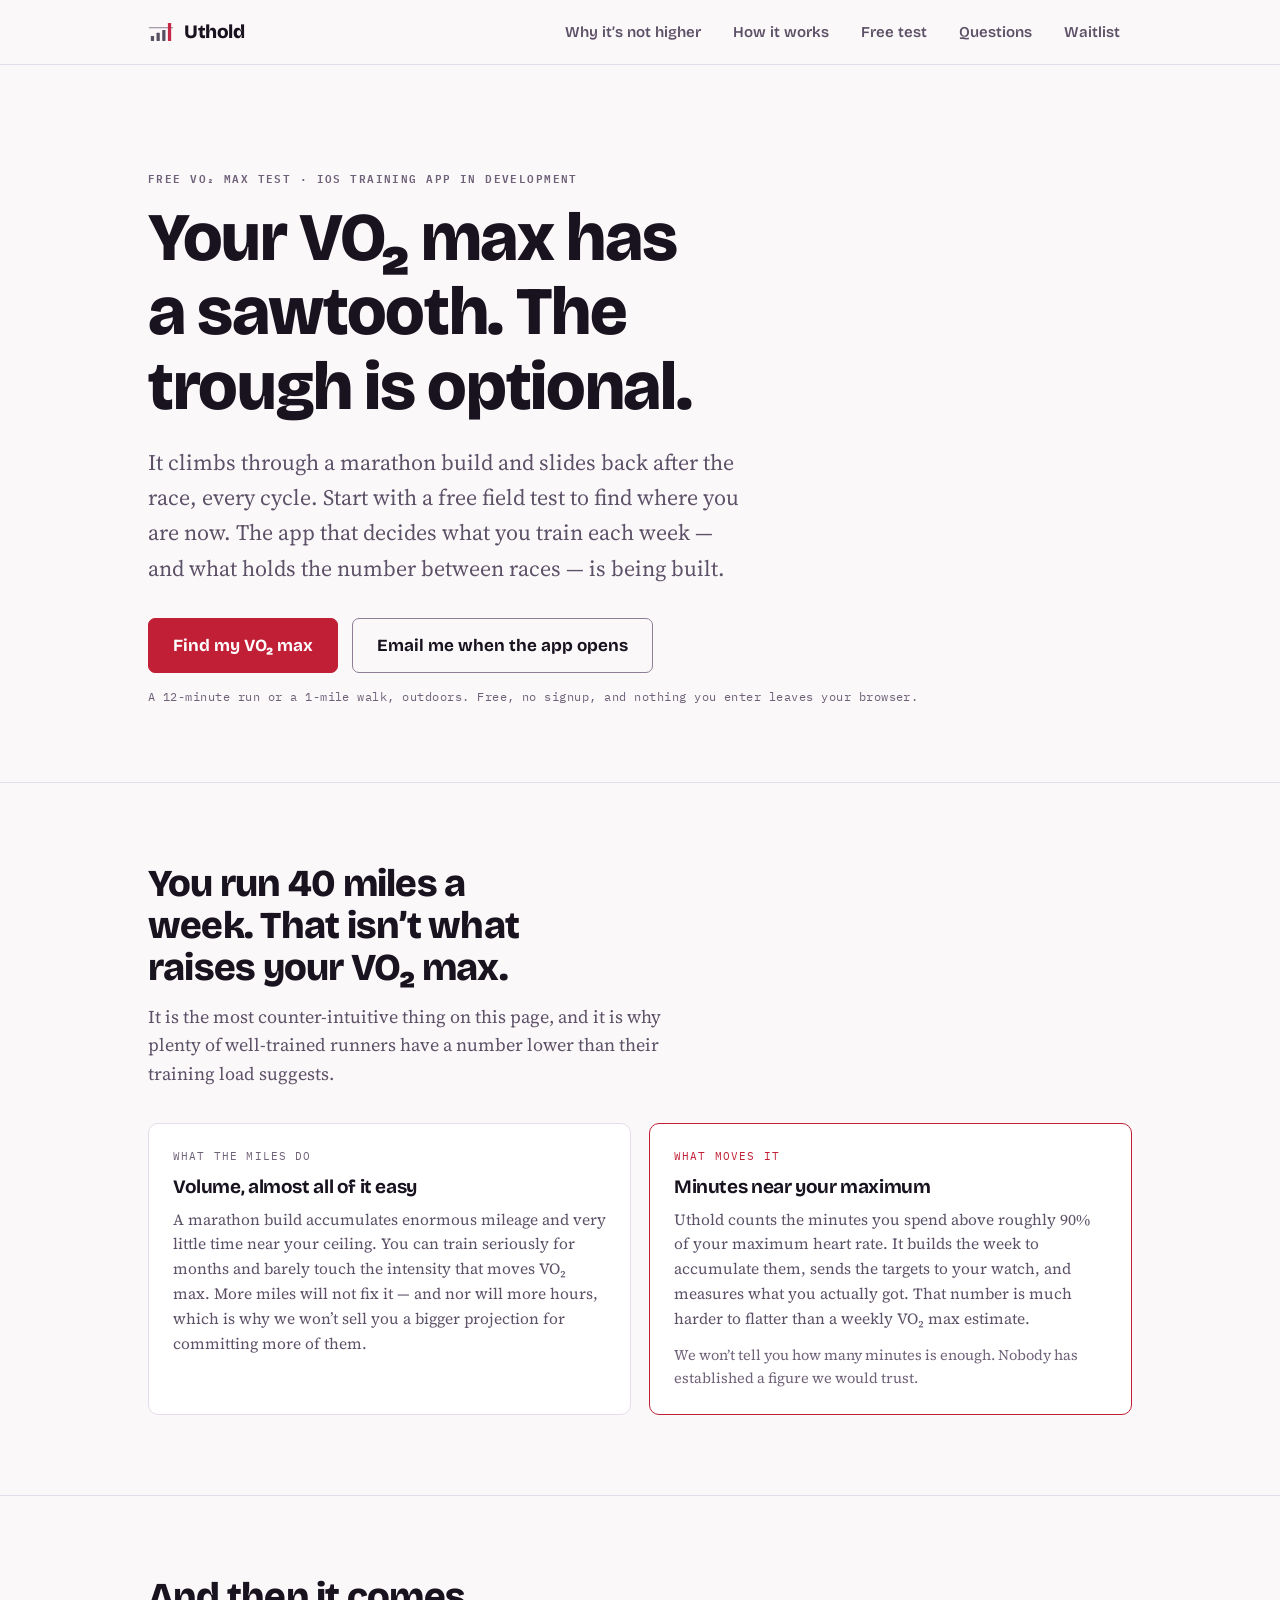
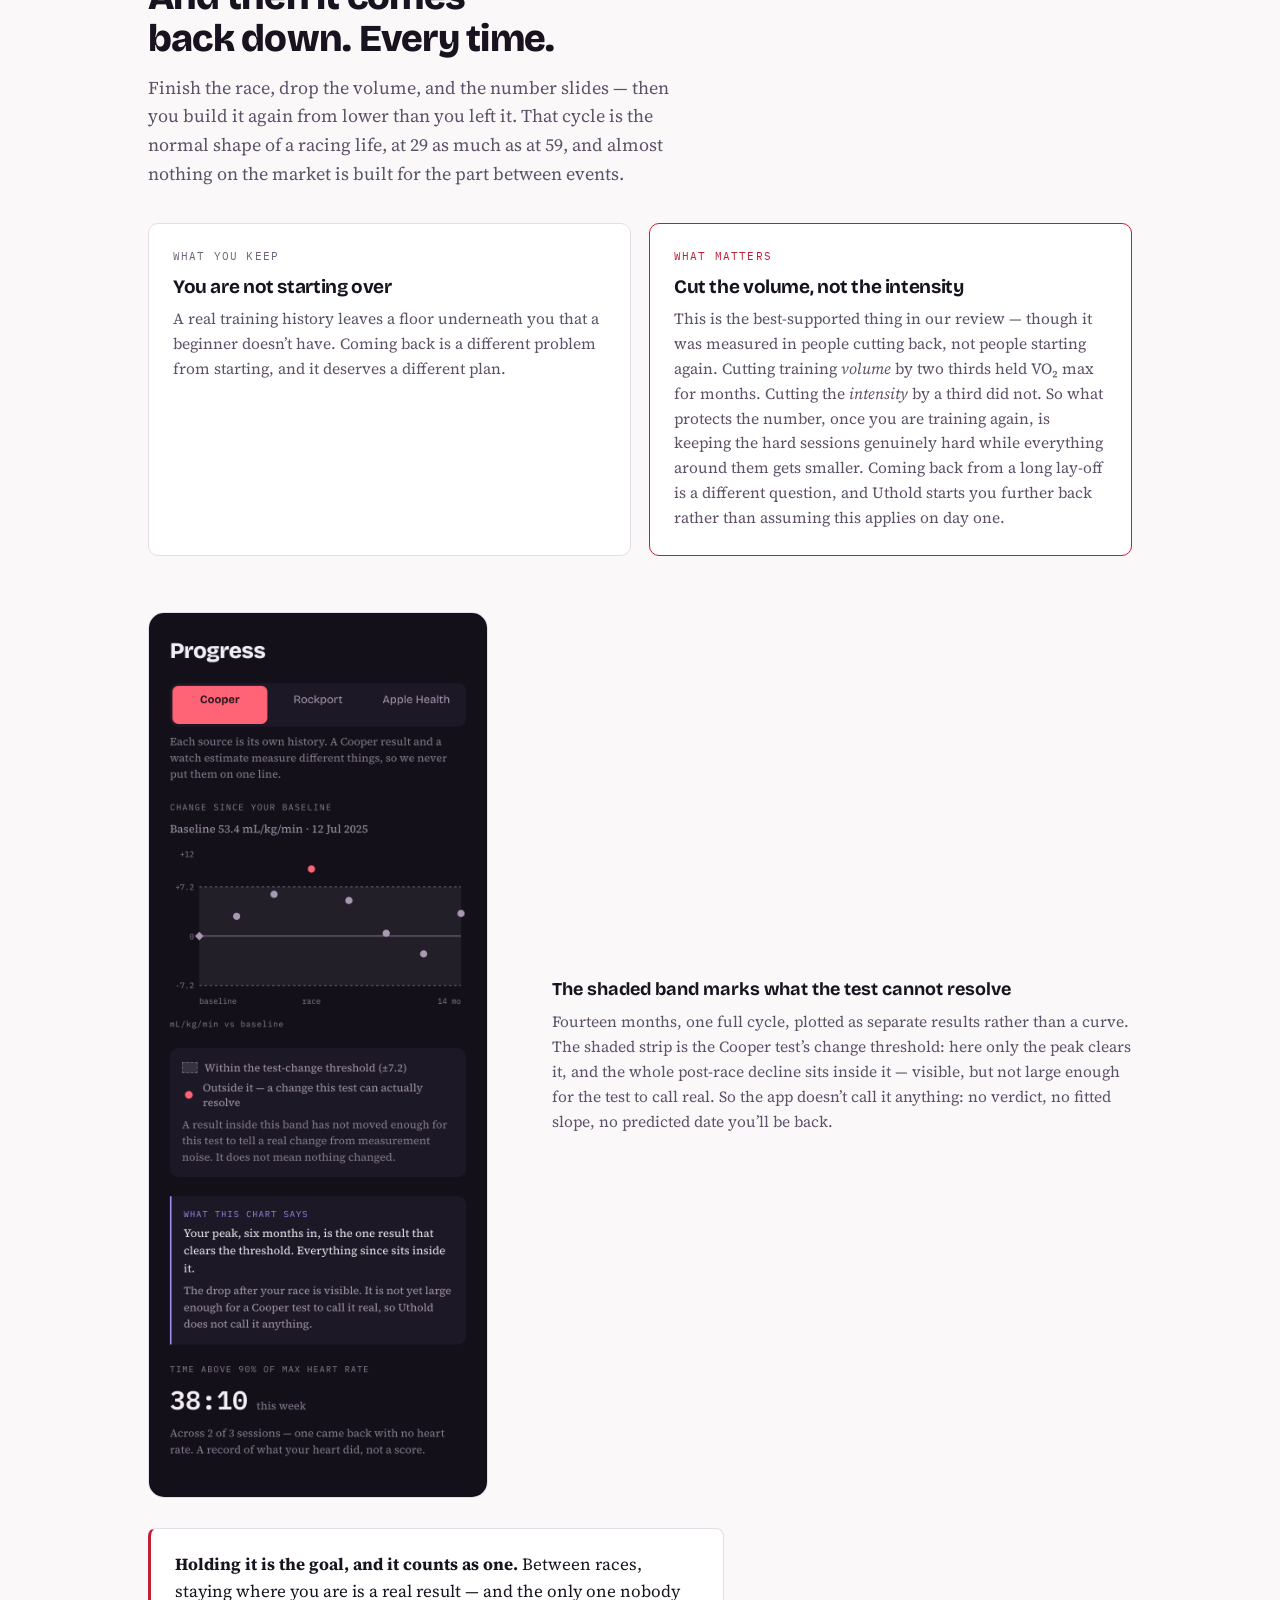
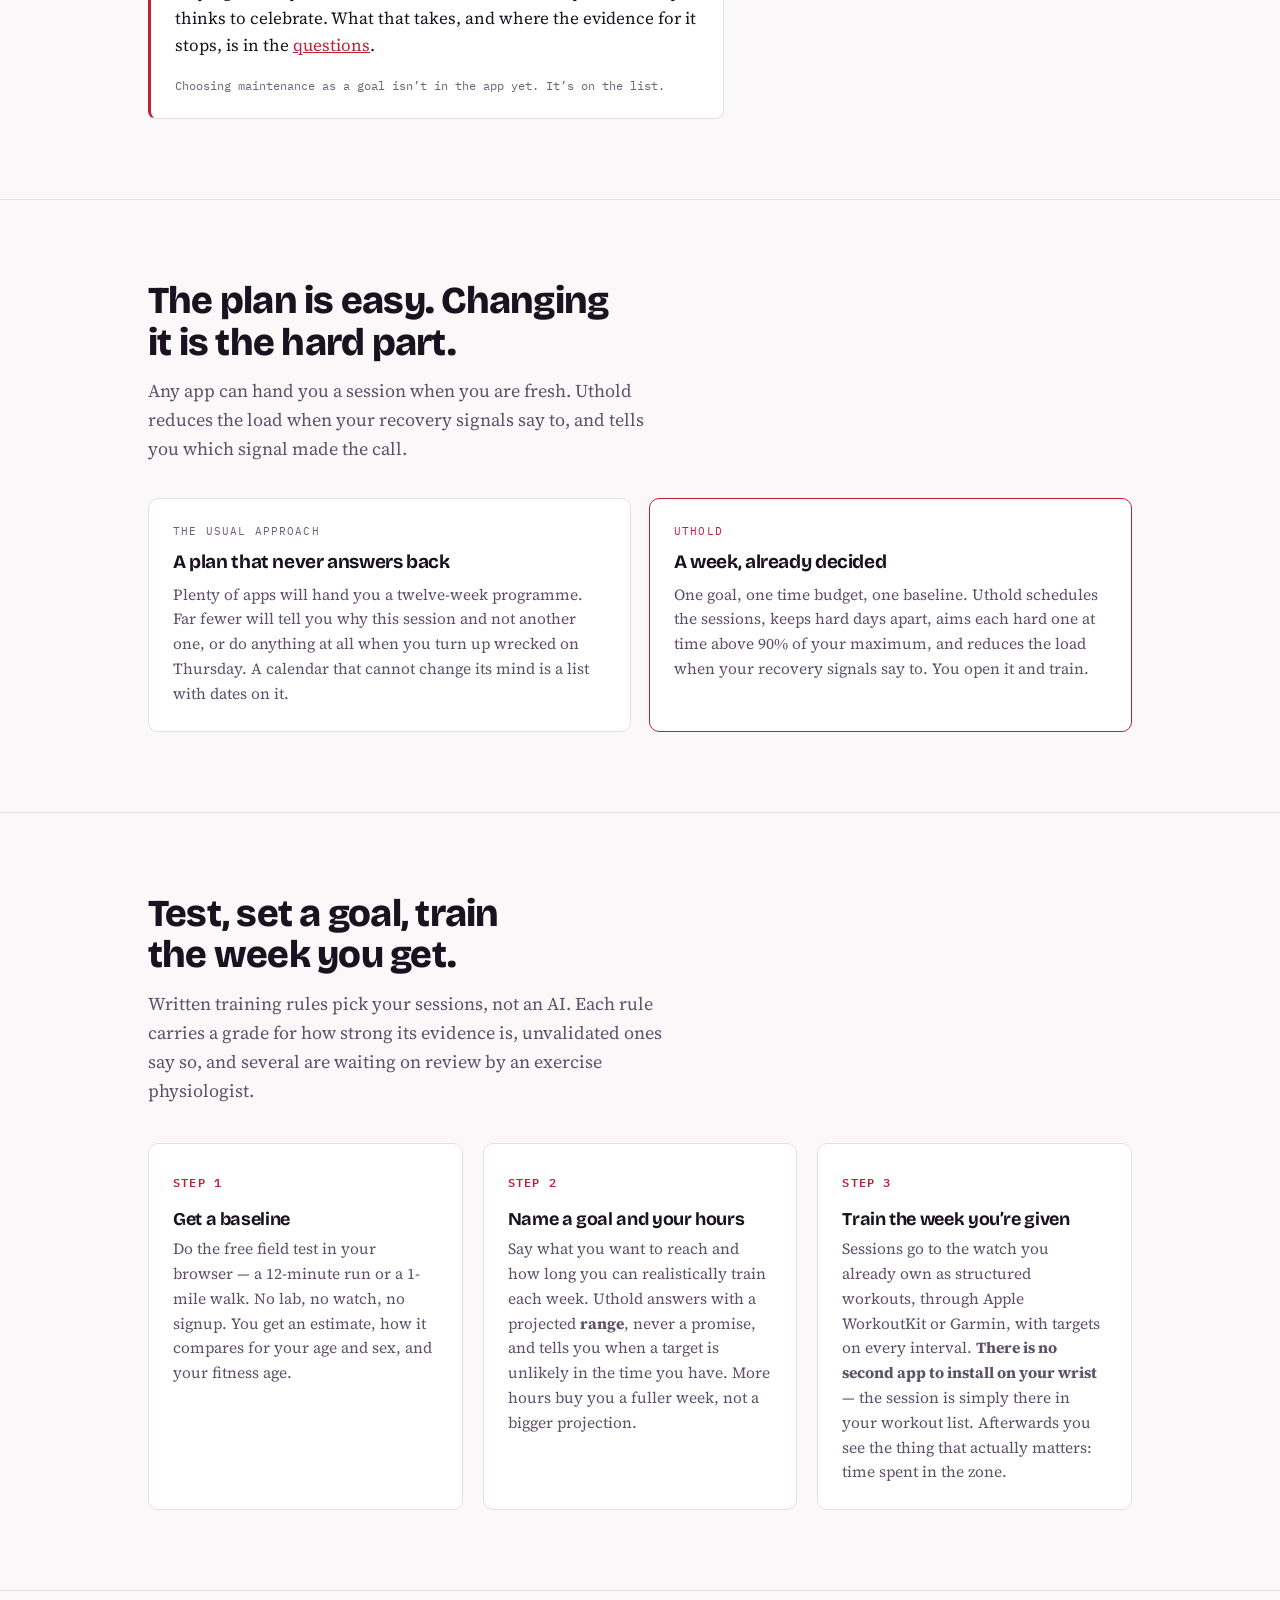
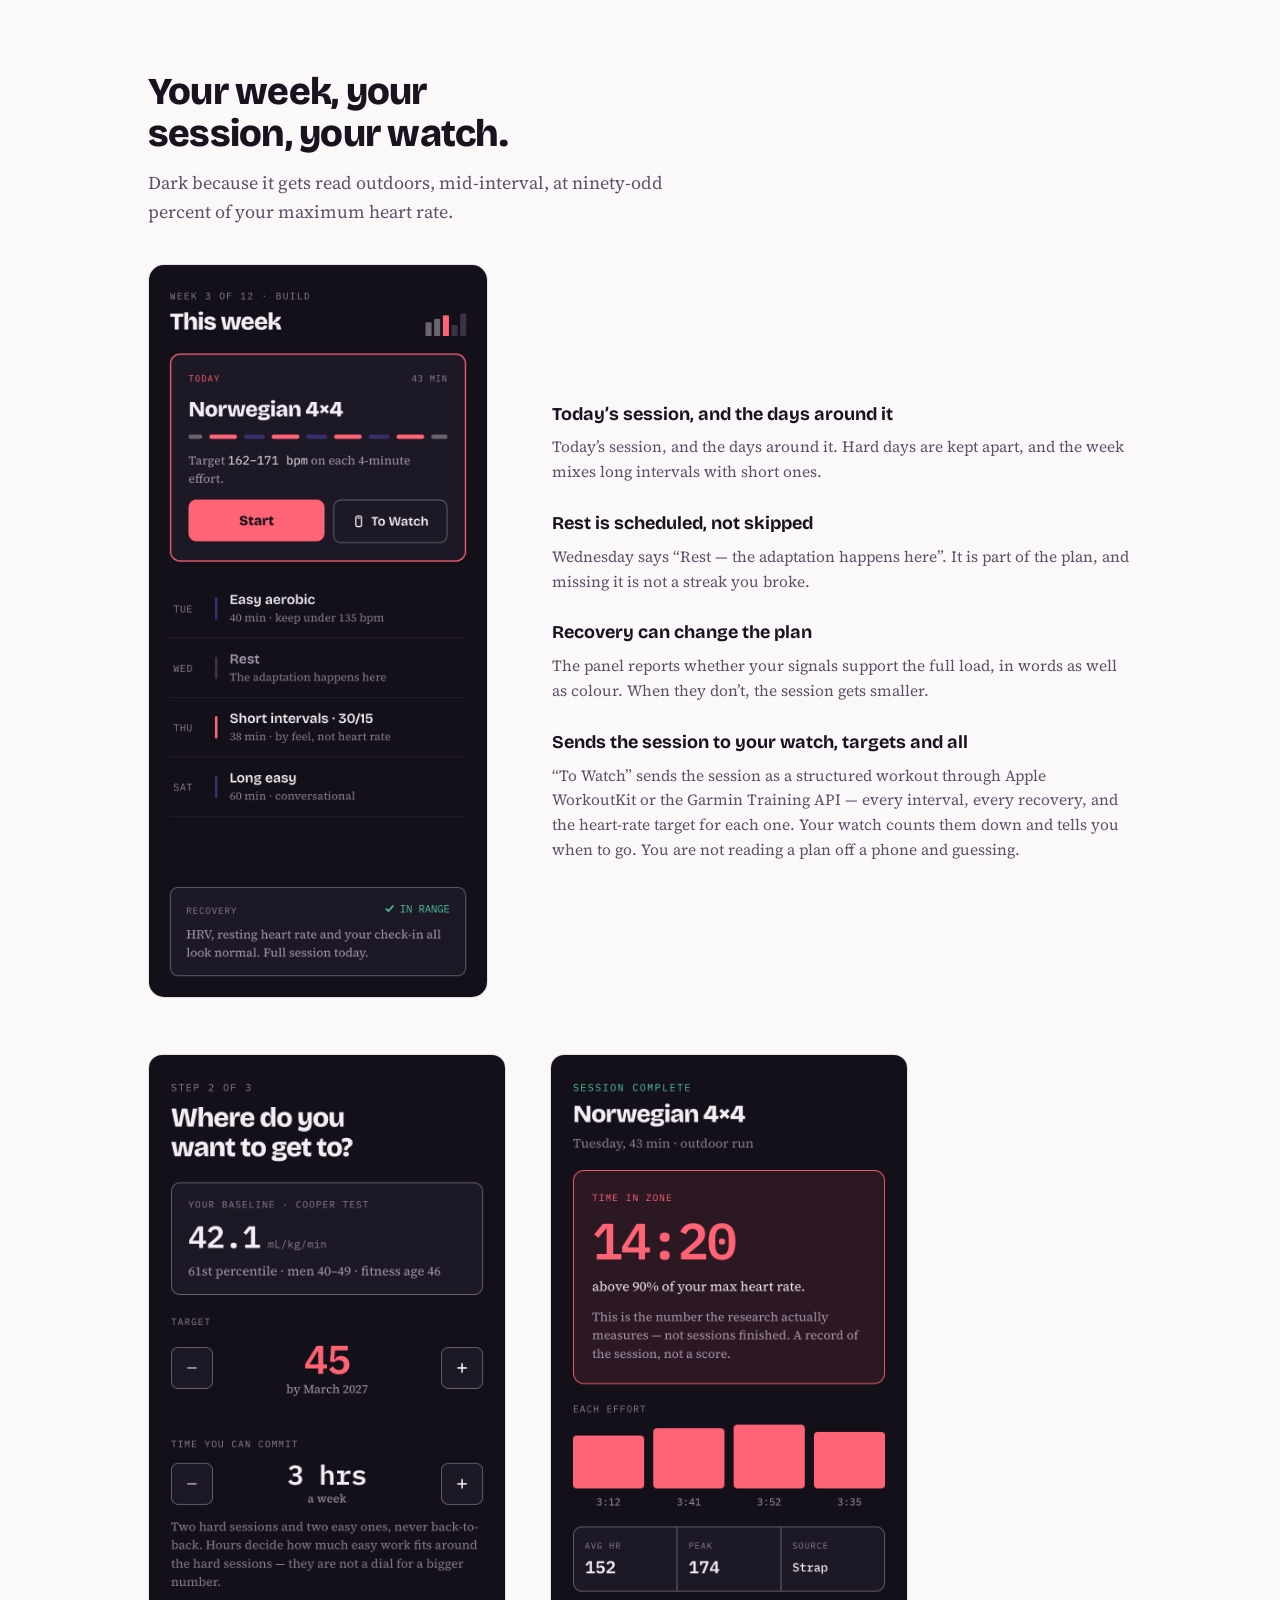
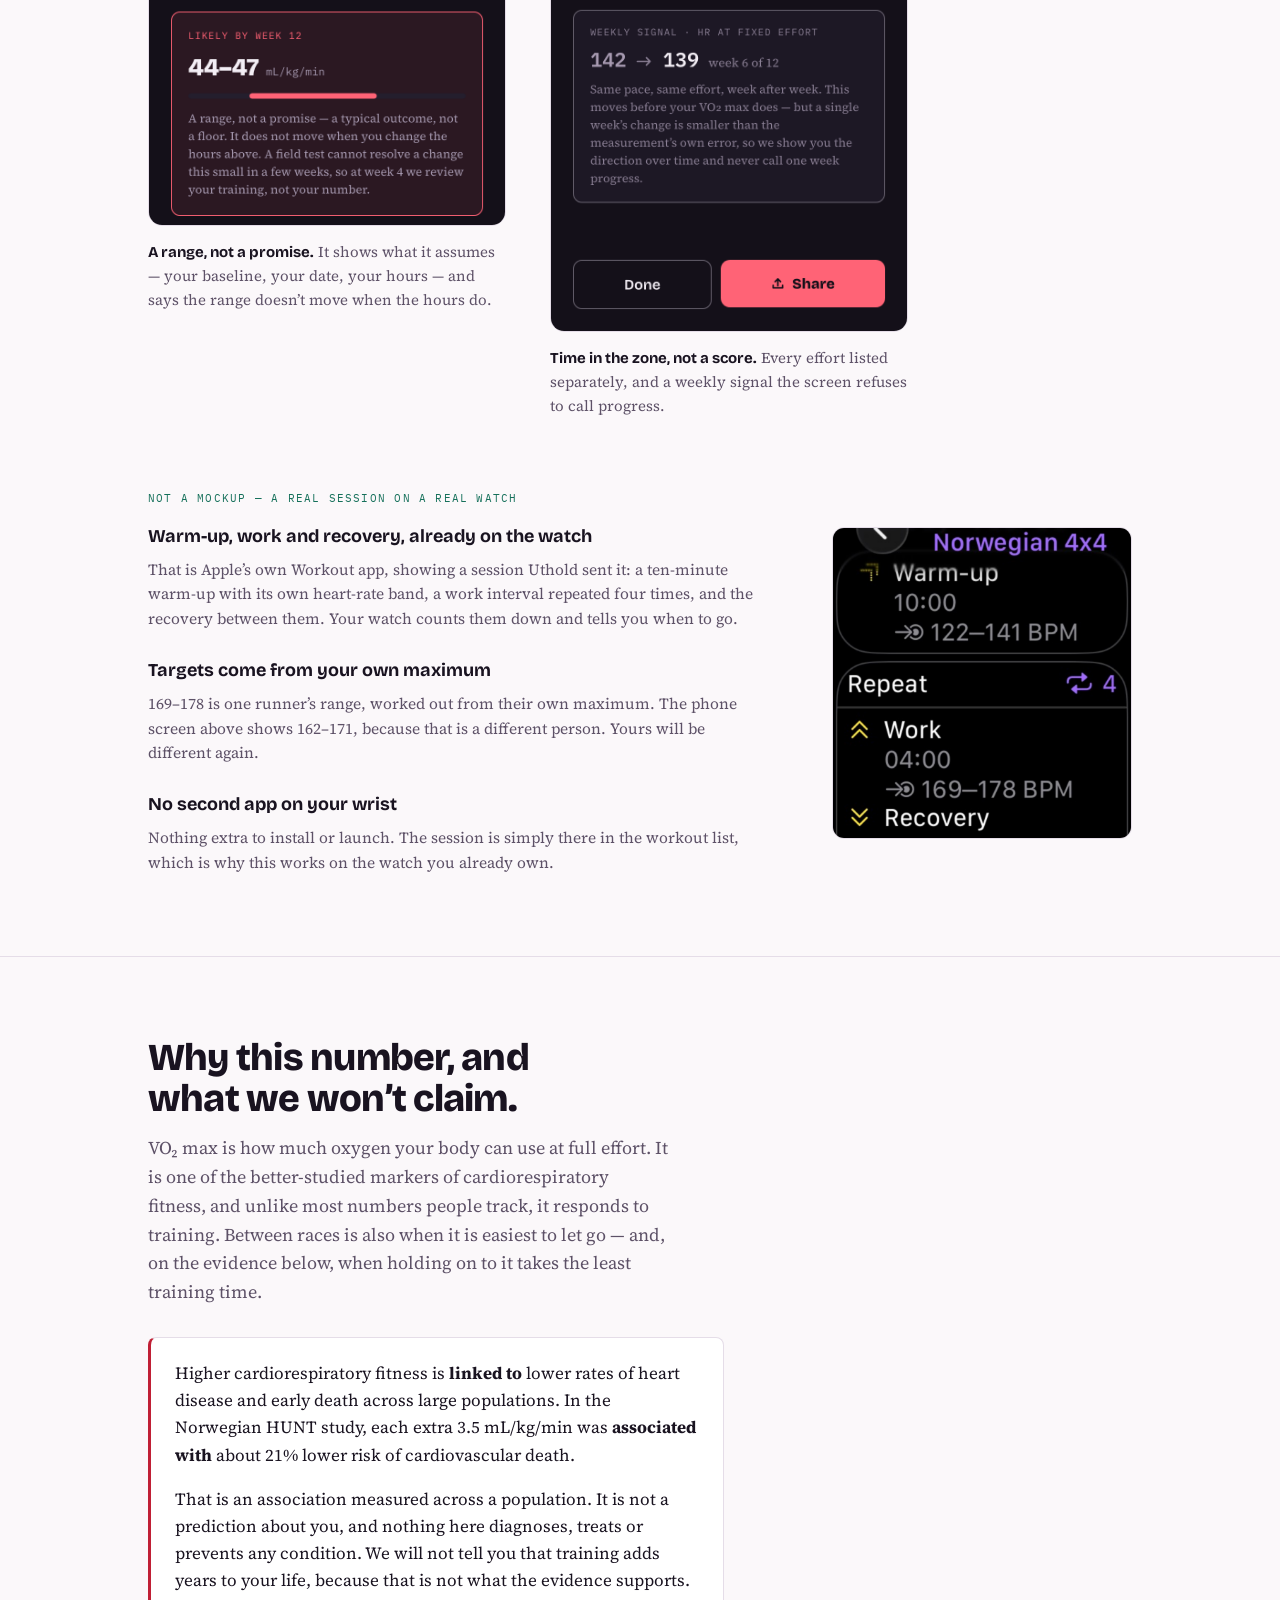
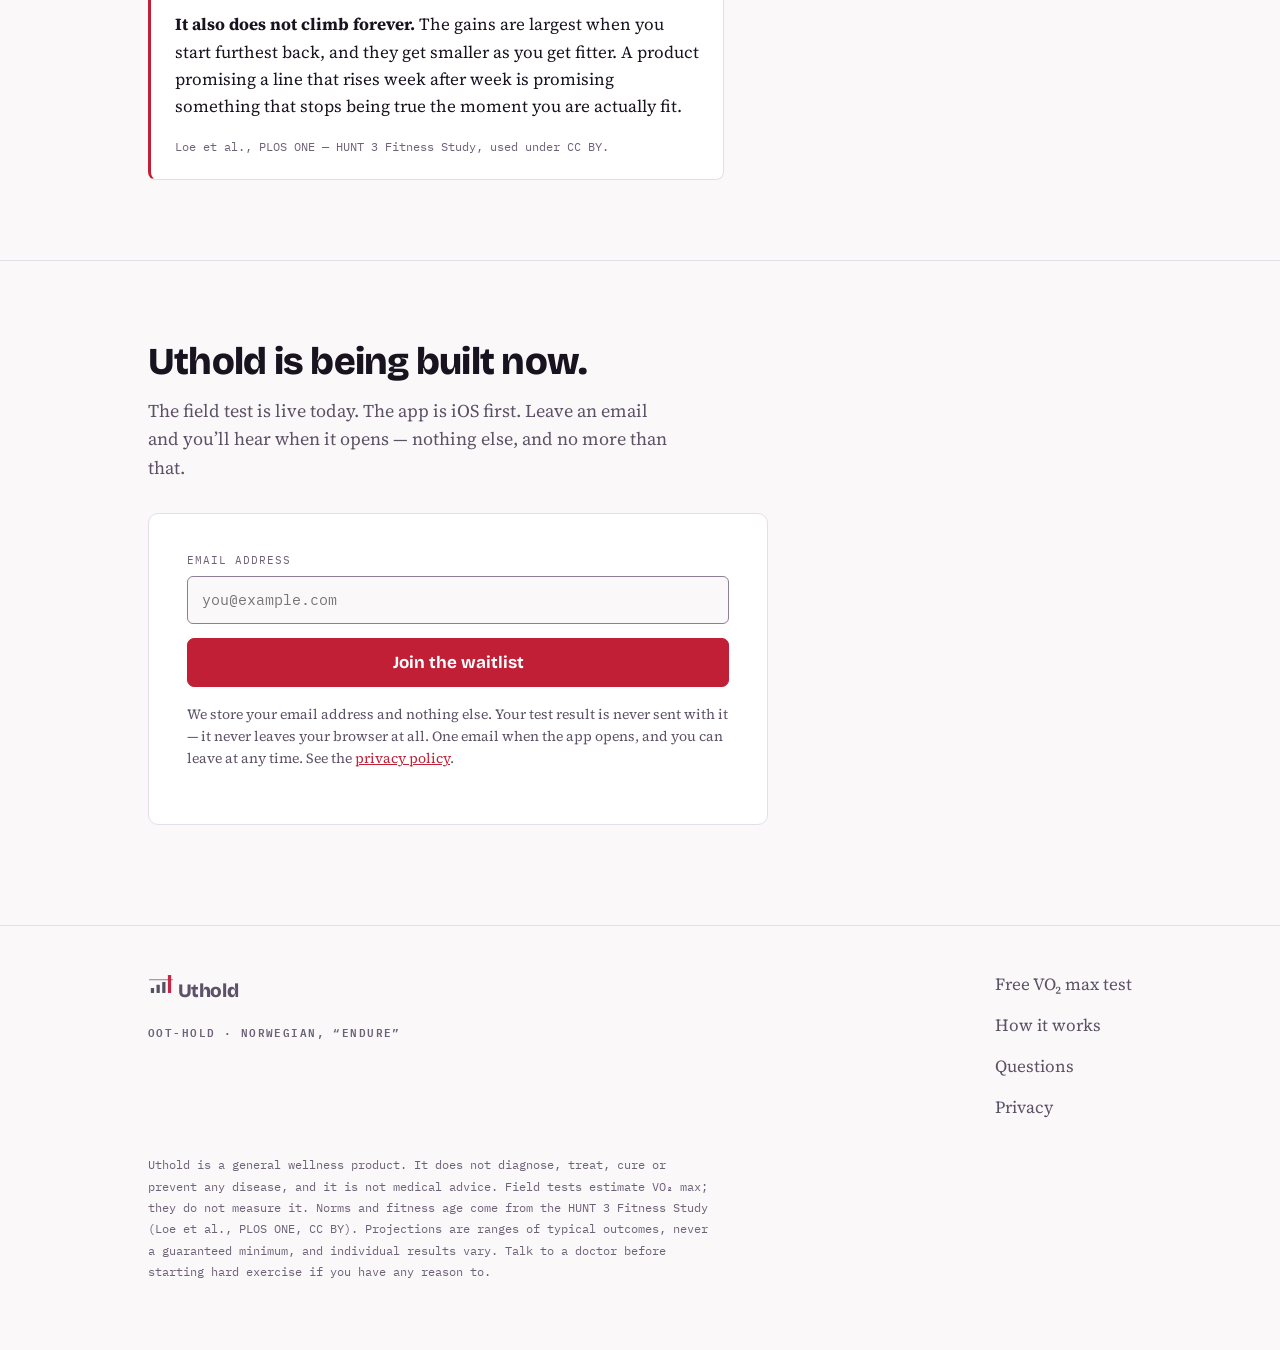
==== commit 8ce1bb72: "Copy pass Co-Authored-By: Claude Opus 5 (1M context) <noreply@anthropic.com>" ====
--- a/index.html
+++ b/index.html
@@ -72,13 +72,11 @@
       <div class="vcard ours">
         <span class="vtag">What moves it</span>
         <h3>Minutes near your maximum</h3>
-        <p>What separates a session that moved something from one that merely took an hour is time
-        spent near your ceiling — above roughly 90% of your maximum heart rate. Uthold builds the
-        week to accumulate it, sends the targets to your watch, and afterwards measures exactly how
-        much you got. That is a far harder number to flatter than a weekly VO₂ max estimate.</p>
-        <p style="margin:12px 0 0;font-size:14.5px;color:var(--ink-3)">We will not tell you a
-        target figure, because nobody has established one we would trust. It is a record of what
-        the session was, not a mark out of ten.</p>
+        <p>Uthold counts the minutes you spend above roughly 90% of your maximum heart rate. It builds
+        the week to accumulate them, sends the targets to your watch, and measures what you actually
+        got. That number is much harder to flatter than a weekly VO₂ max estimate.</p>
+        <p style="margin:12px 0 0;font-size:14.5px;color:var(--ink-3)">We won’t tell you how many
+        minutes is enough. Nobody has established a figure we would trust.</p>
       </div>
     </div>
   </div>
@@ -113,7 +111,7 @@
       <img src="img/Progress.png" width="390" height="1020"
            alt="The Progress screen: change since baseline over 14 months, plotted as separate dots with no connecting line. A shaded band marks plus or minus 7.2, the Cooper test's change threshold. One point, the peak six months in, sits above the band; every later point including the post-race decline sits inside it.">
       <dl>
-        <dt>The band is what makes the drop readable</dt>
+        <dt>The shaded band marks what the test cannot resolve</dt>
         <dd>Fourteen months, one full cycle, plotted as separate results rather than a curve. The
         shaded strip is the Cooper test’s change threshold: here only the peak clears it, and the
         whole post-race decline sits inside it — visible, but not large enough for the test to call
@@ -127,8 +125,7 @@
       you are is a real result — and the only one nobody thinks to celebrate. What that takes, and
       where the evidence for it stops, is in the
       <a href="faq.html">questions</a>.</p>
-      <cite>Choosing maintenance as a goal is not in the app yet. It is on the list, and we would
-      rather say so than show you a screen that doesn’t exist.</cite>
+      <cite>Choosing maintenance as a goal isn’t in the app yet. It’s on the list.</cite>
     </div>
   </div>
 </section>
@@ -136,9 +133,8 @@
 <section id="difference">
   <div class="wrap">
     <h2>The plan is easy. Changing it is the hard part.</h2>
-    <p class="lede">Deciding what to run when you are fresh is the easy half. Deciding what to run
-    when your recovery says back off, and being able to say why, is the half that decides whether
-    the number moves.</p>
+    <p class="lede">Any app can hand you a session when you are fresh. Uthold reduces the load when
+    your recovery signals say to, and tells you which signal made the call.</p>
     <div class="versus">
       <div class="vcard">
         <span class="vtag">The usual approach</span>
@@ -160,10 +156,10 @@
 
 <section id="how">
   <div class="wrap">
-    <h2>Three steps, then it runs itself.</h2>
-    <p class="lede">The plan follows explicit written rules, each carrying an evidence grade —
-    not a language model guessing at your training. Where a rule is an unvalidated default, it
-    says so, and several are queued for review by an exercise physiologist.</p>
+    <h2>Test, set a goal, train the week you get.</h2>
+    <p class="lede">Written training rules pick your sessions, not an AI. Each rule carries a grade
+    for how strong its evidence is, unvalidated ones say so, and several are waiting on review by an
+    exercise physiologist.</p>
     <div class="steps">
       <div class="step">
         <span class="n"></span>
@@ -194,14 +190,14 @@
 
 <section id="app">
   <div class="wrap">
-    <h2>What it looks like.</h2>
+    <h2>Your week, your session, your watch.</h2>
     <p class="lede">Dark because it gets read outdoors, mid-interval, at ninety-odd percent of your
     maximum heart rate.</p>
     <div class="showcase">
       <img src="img/ThisWeek.png" width="390" height="844"
            alt="The This Week screen: today is a Norwegian 4x4 at a target of 162 to 171 beats per minute, 43 minutes. Below it the rest of the week — easy aerobic Tuesday, rest Wednesday, short 30/15 intervals Thursday, long easy Saturday. A recovery panel reads &quot;in range&quot;.">
       <dl>
-        <dt>The week is already built</dt>
+        <dt>Today’s session, and the days around it</dt>
         <dd>Today’s session, and the days around it. Hard days are kept apart, and the week mixes
         long intervals with short ones.</dd>
 
@@ -213,7 +209,7 @@
         <dd>The panel reports whether your signals support the full load, in words as well as
         colour. When they don’t, the session gets smaller.</dd>
 
-        <dt>It goes to the watch, with the targets attached</dt>
+        <dt>Sends the session to your watch, targets and all</dt>
         <dd>“To Watch” sends the session as a structured workout through Apple WorkoutKit or the
         Garmin Training API — every interval, every recovery, and the heart-rate target for each
         one. Your watch counts them down and tells you when to go. You are not reading a plan off
@@ -238,15 +234,14 @@
            alt="An Apple Watch showing the scheduled session: Norwegian 4x4, a 10 minute warm-up at 122 to 141 BPM, then Repeat 4 containing Work for 4 minutes at 169 to 178 BPM followed by Recovery.">
       <dl>
         <p class="real">Not a mockup — a real session on a real watch</p>
-        <dt>The session arrives built, with its targets</dt>
+        <dt>Warm-up, work and recovery, already on the watch</dt>
         <dd>That is Apple’s own Workout app, showing a session Uthold sent it: a ten-minute
         warm-up with its own heart-rate band, a work interval repeated four times, and the recovery
         between them. Your watch counts them down and tells you when to go.</dd>
 
-        <dt>The bands are that runner’s, not everyone’s</dt>
-        <dd>169–178 is one person’s work range, worked out from their own maximum. The phone screen
-        further up shows 162–171, because that is someone else. Yours will be different again —
-        that is the whole point of the engine knowing who you are.</dd>
+        <dt>Targets come from your own maximum</dt>
+        <dd>169–178 is one runner’s range, worked out from their own maximum. The phone screen
+        above shows 162–171, because that is a different person. Yours will be different again.</dd>
 
         <dt>No second app on your wrist</dt>
         <dd>Nothing extra to install or launch. The session is simply there in the workout list,
@@ -261,9 +256,8 @@
     <h2>Why this number, and what we won’t claim.</h2>
     <p class="lede">VO₂ max is how much oxygen your body can use at full effort. It is one of the
     better-studied markers of cardiorespiratory fitness, and unlike most numbers people track, it
-    responds to training. It is also why the off-season is worth more than it looks: the next race
-    is months away, but the health association doesn’t take an off-season — and between events is
-    exactly when holding the number is cheapest.</p>
+    responds to training. Between races is also when it is easiest to let go — and,
+    on the evidence below, when holding on to it takes the least training time.</p>
     <div class="ev">
       <p>Higher cardiorespiratory fitness is <strong>linked to</strong> lower rates of heart disease
       and early death across large populations. In the Norwegian HUNT study, each extra
@@ -275,7 +269,7 @@
       <p><strong>It also does not climb forever.</strong> The gains are largest when you start
       furthest back, and they get smaller as you get fitter. A product promising a line that rises
       week after week is promising something that stops being true the moment you are actually
-      fit. We would rather tell you that now.</p>
+      fit.</p>
       <cite>Loe et al., PLOS ONE — HUNT 3 Fitness Study, used under CC&nbsp;BY.</cite>
     </div>
   </div>
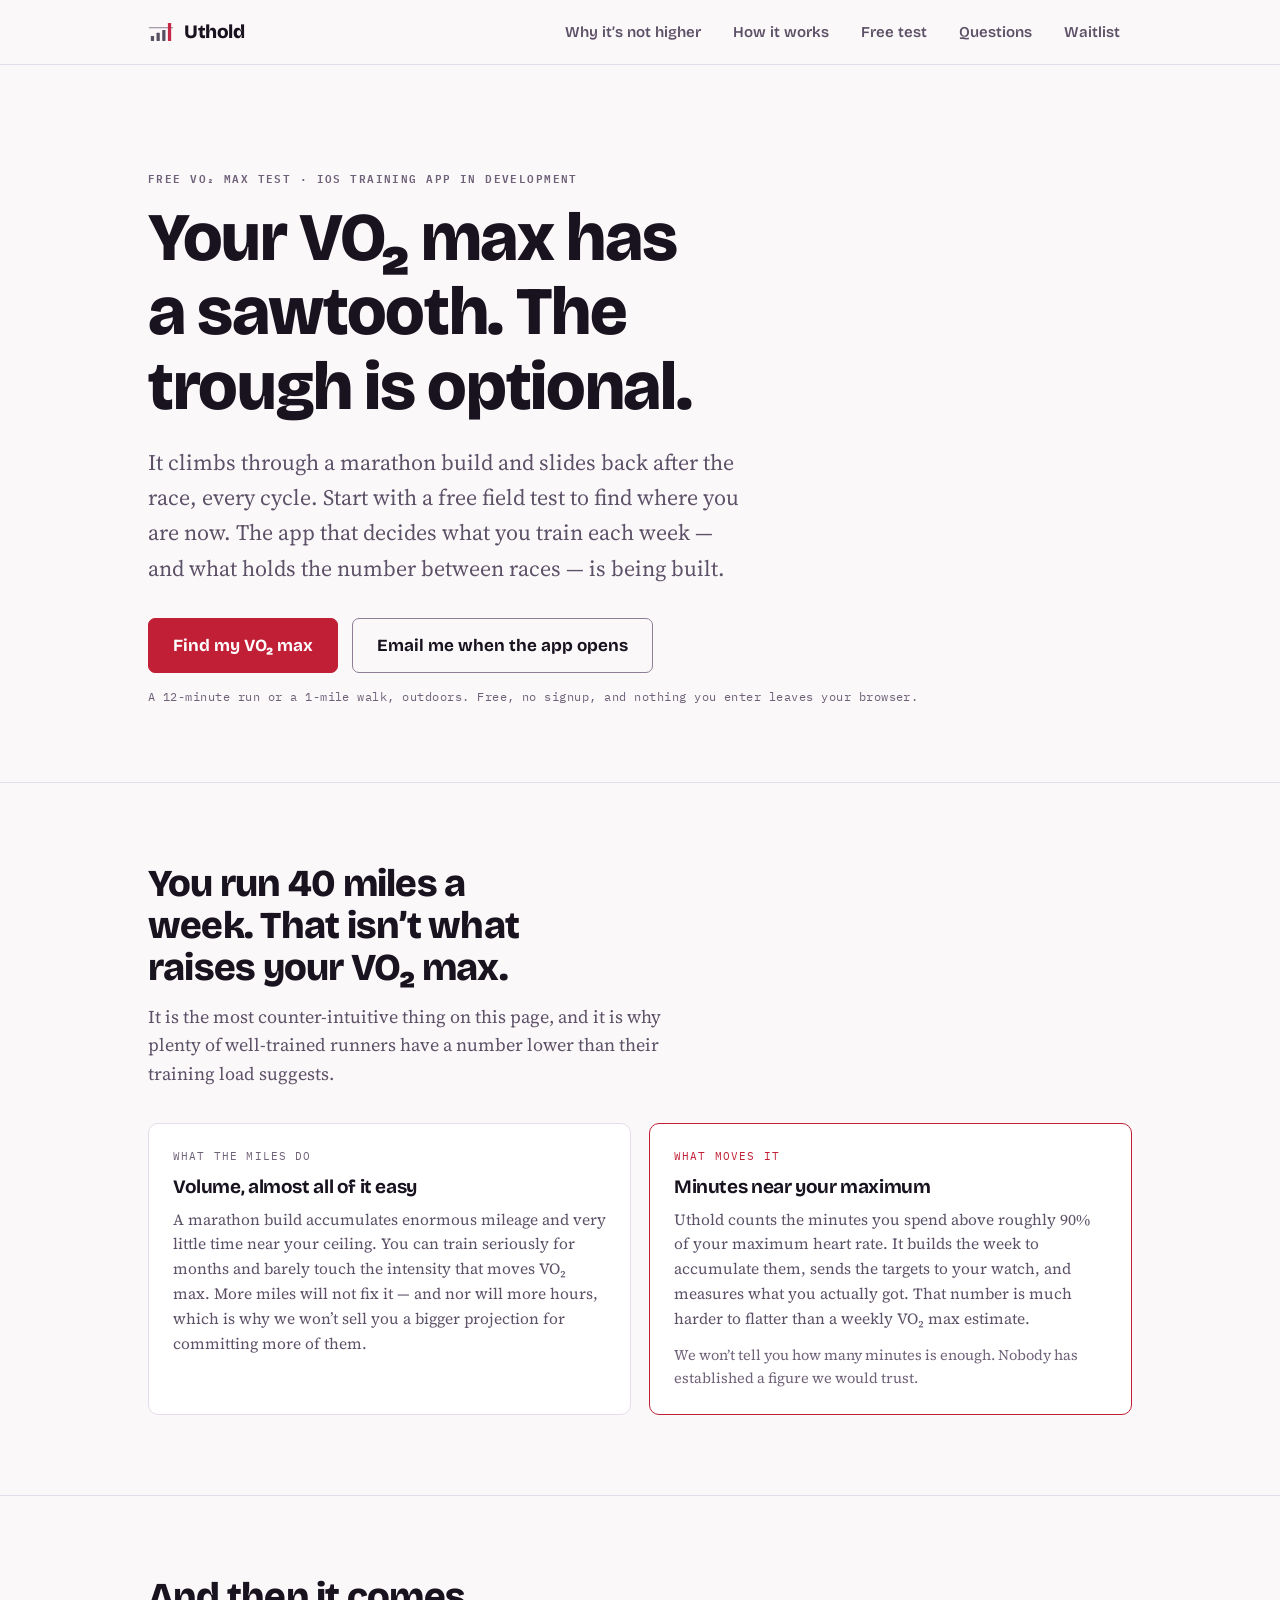
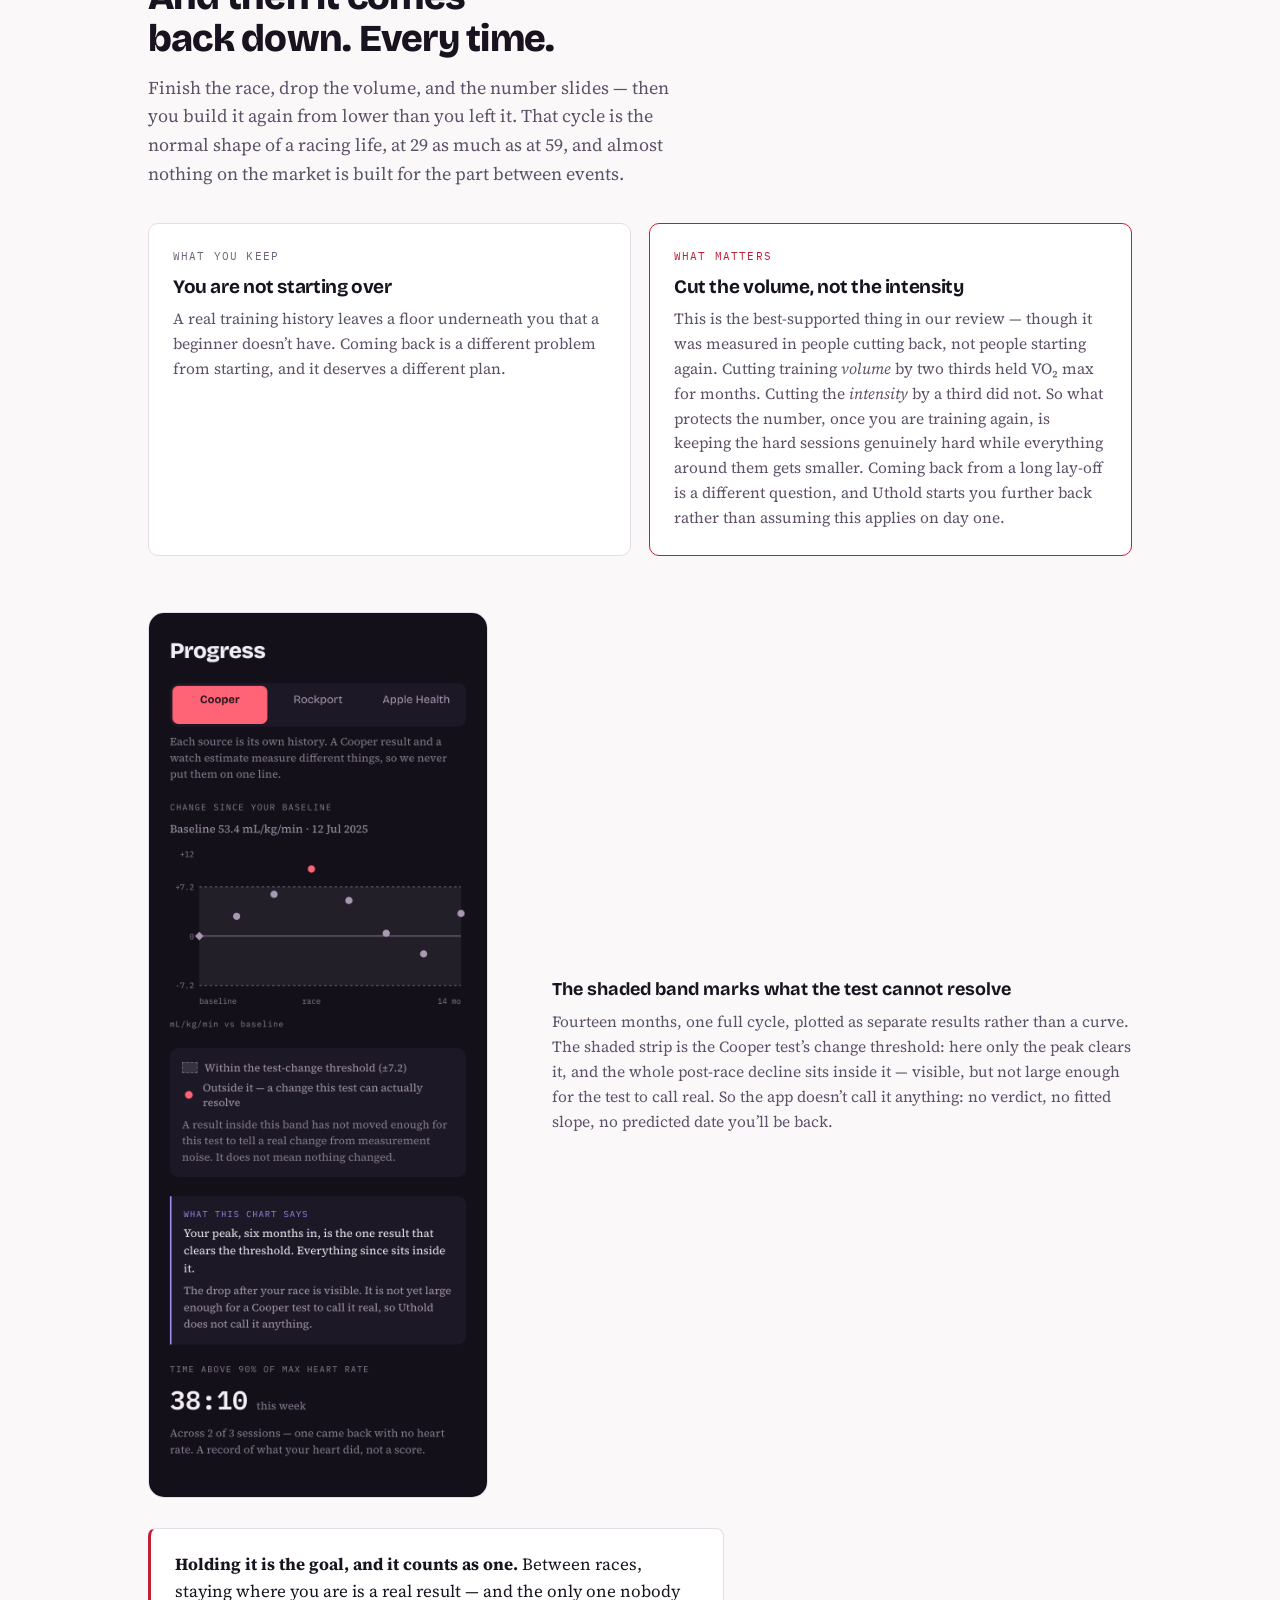
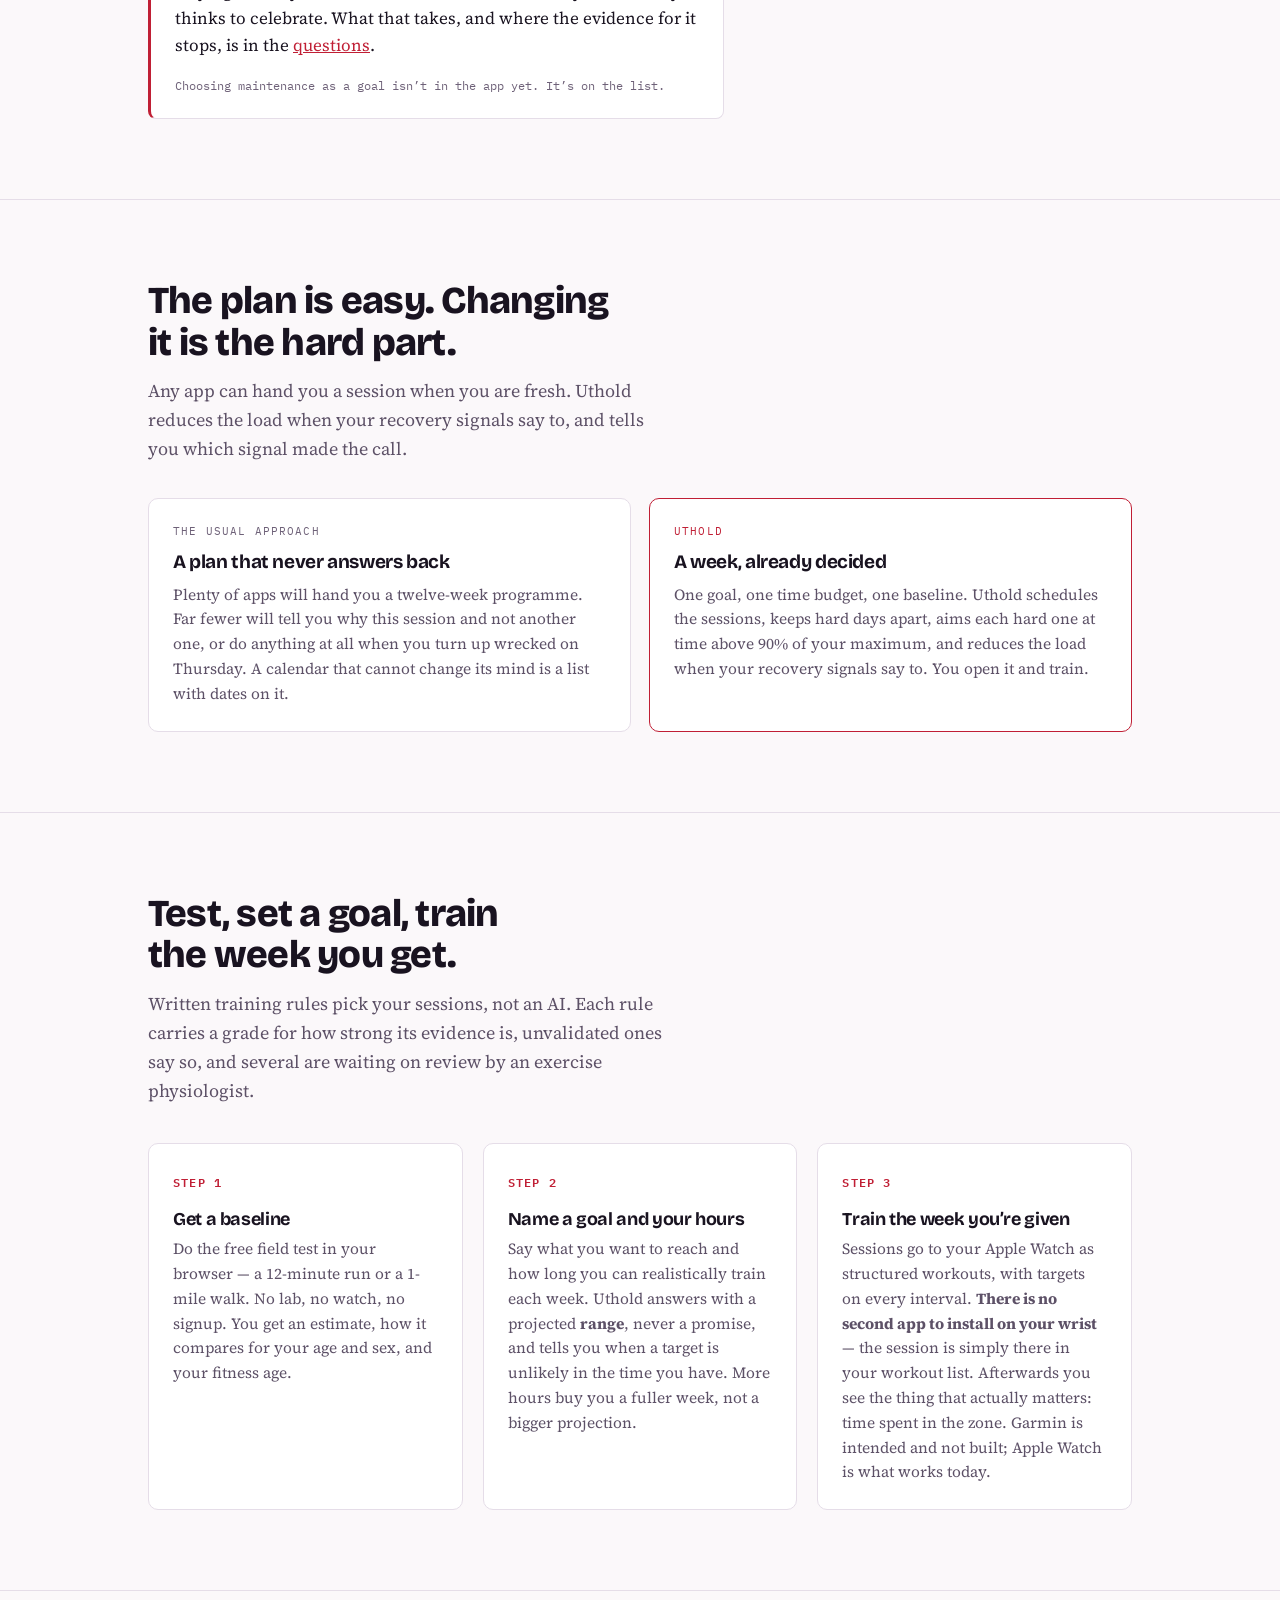
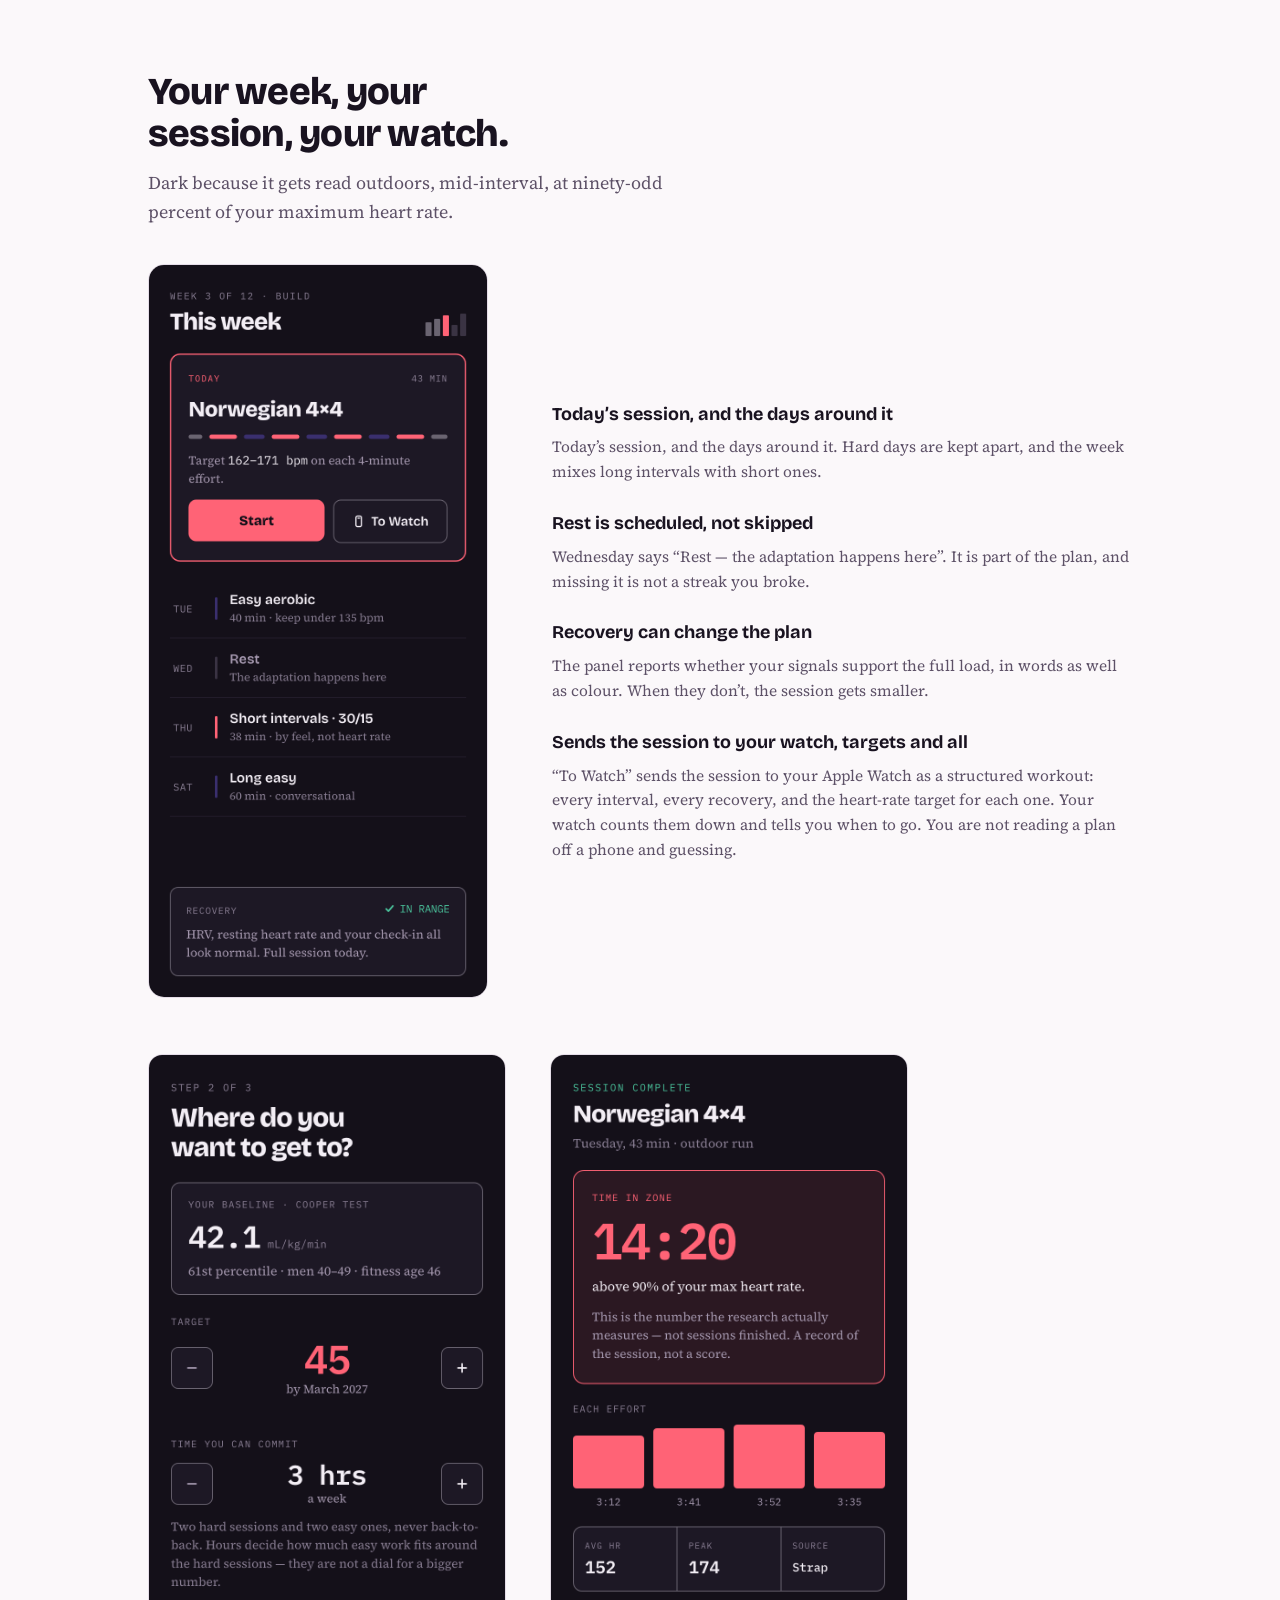
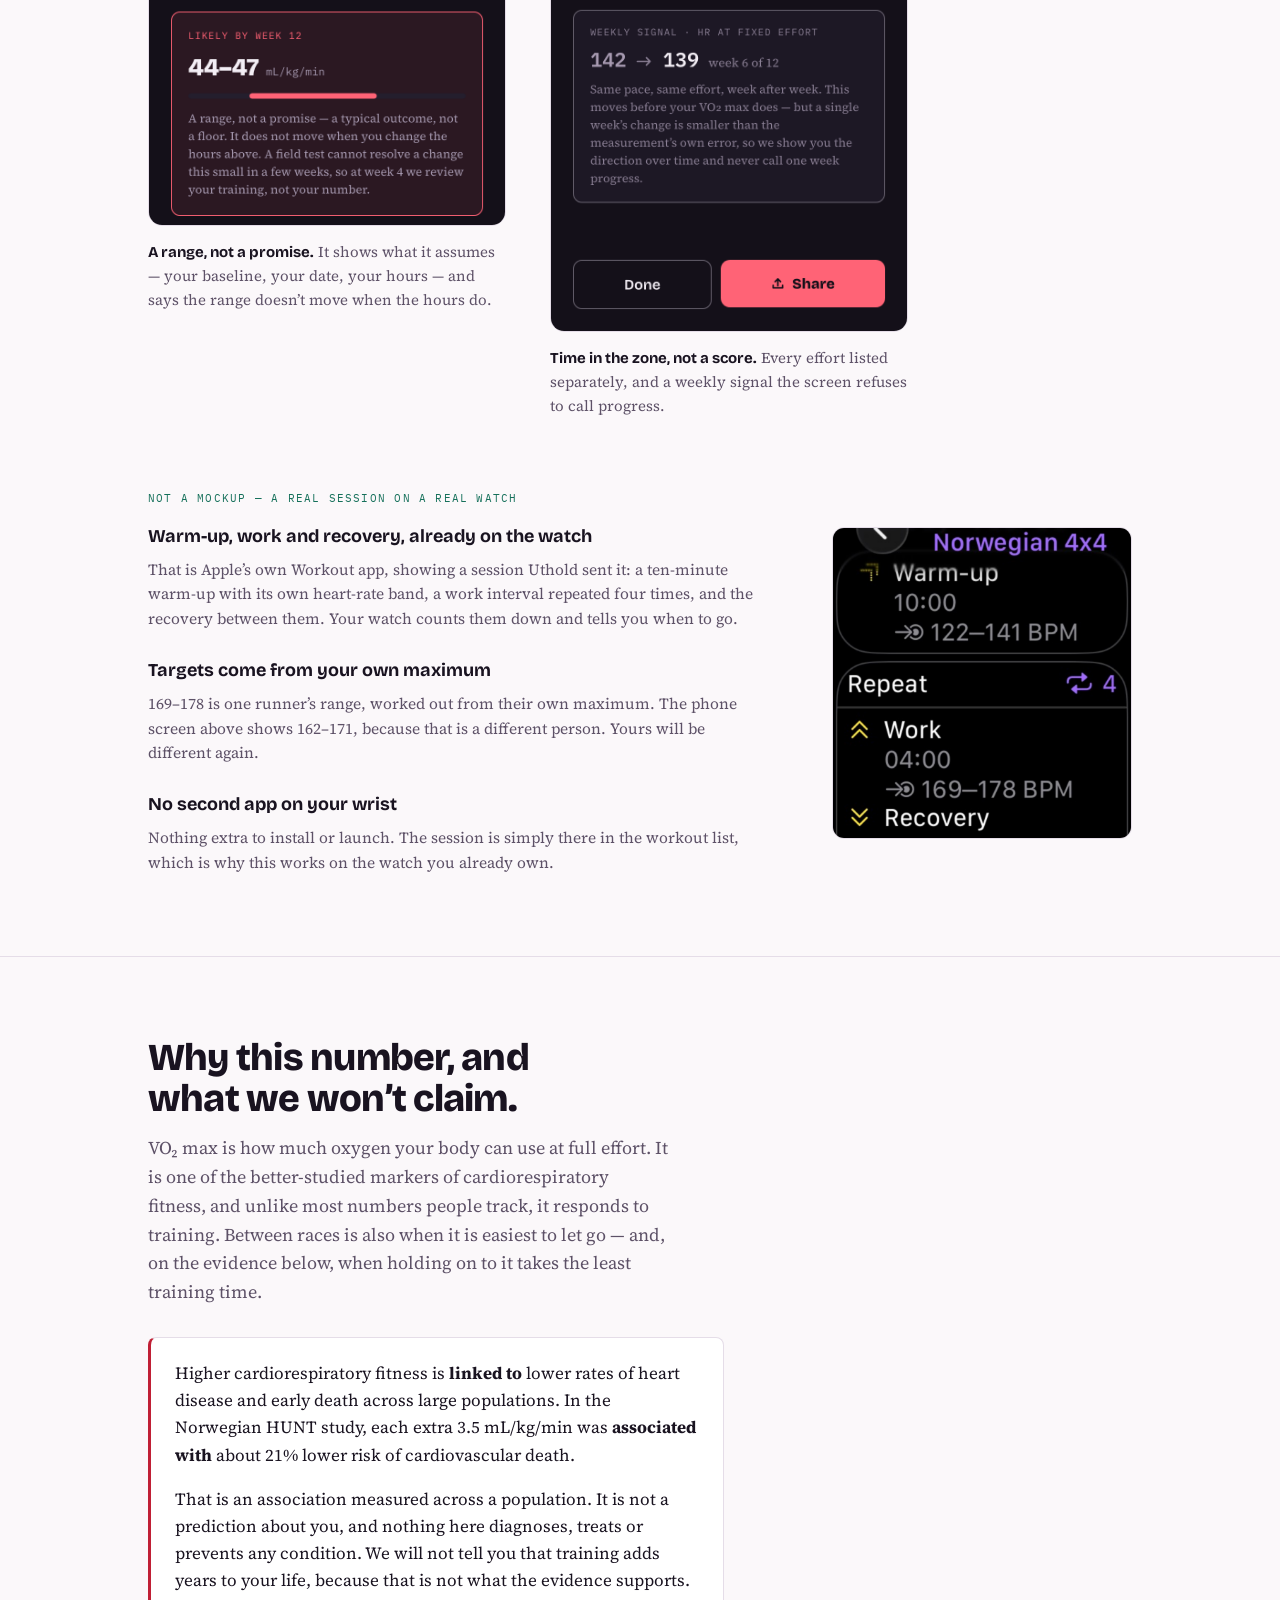
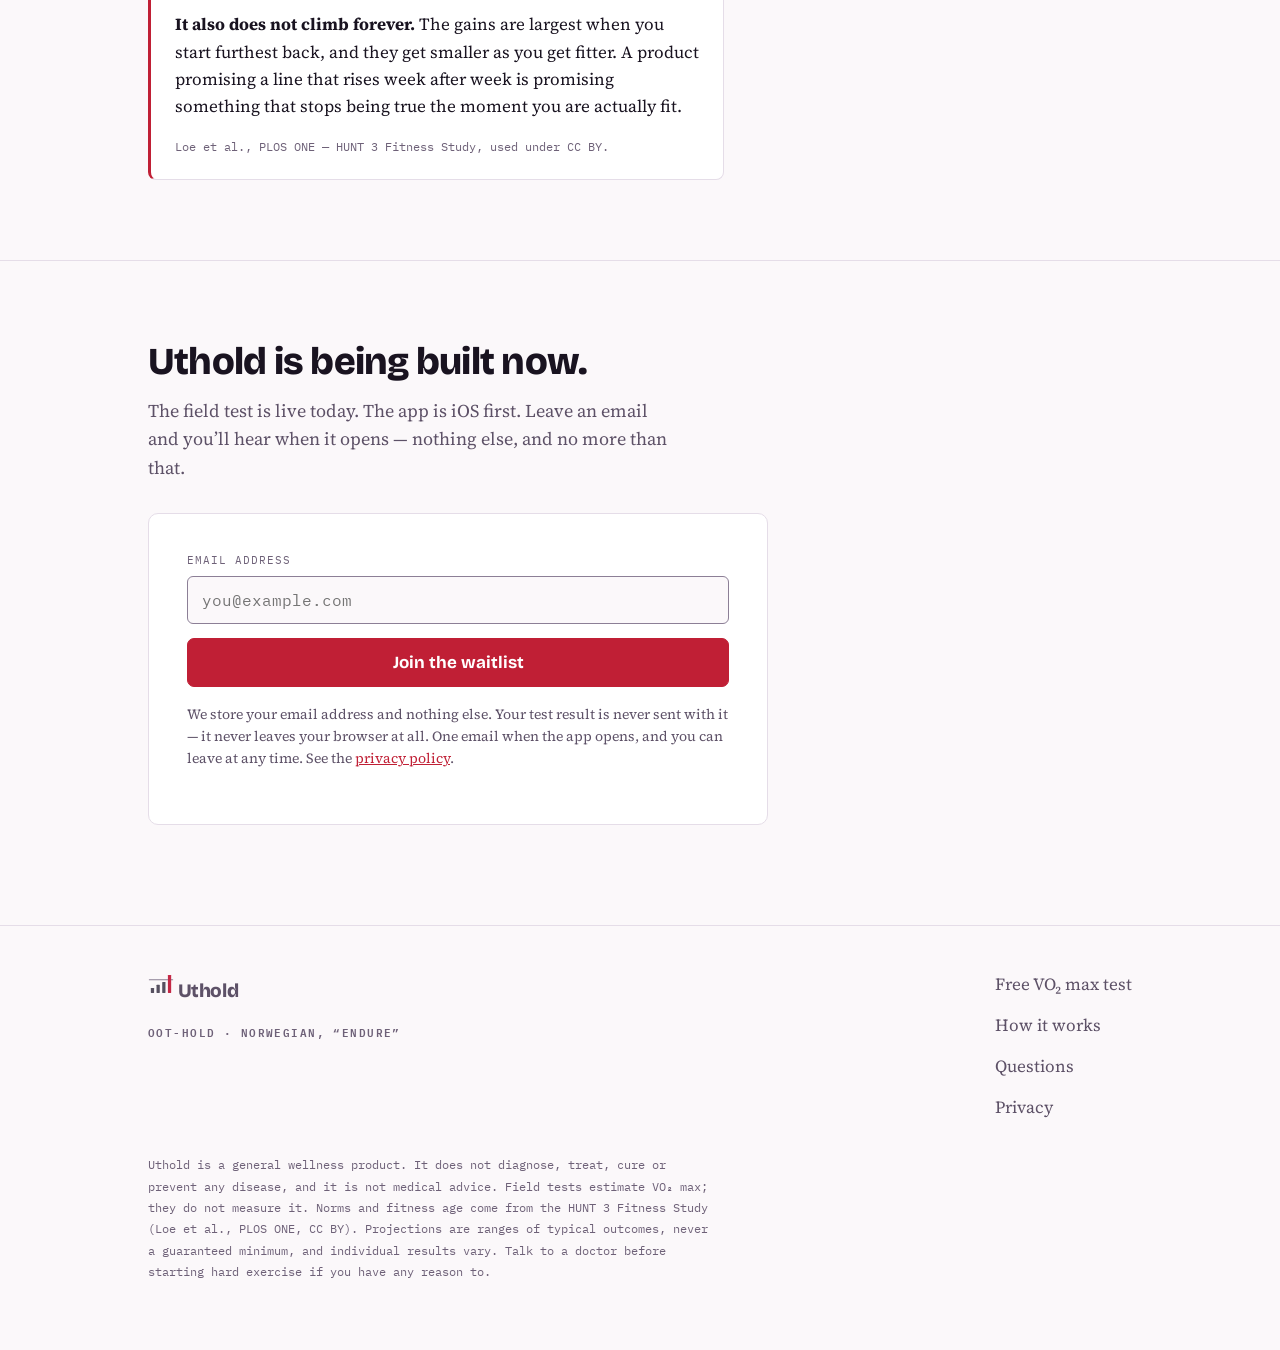
==== commit f80e5353: "Remove the Garmin capability claim; fix iOS focus zoom Co-Authored-By: Claude Opus 5 (1M context) <n" ====
--- a/index.html
+++ b/index.html
@@ -179,10 +179,10 @@
       <div class="step">
         <span class="n"></span>
         <h3>Train the week you’re given</h3>
-        <p>Sessions go to the watch you already own as structured workouts, through Apple
-        WorkoutKit or Garmin, with targets on every interval. <strong>There is no second app to
-        install on your wrist</strong> — the session is simply there in your workout list.
-        Afterwards you see the thing that actually matters: time spent in the zone.</p>
+        <p>Sessions go to your Apple Watch as structured workouts, with targets on every interval.
+        <strong>There is no second app to install on your wrist</strong> — the session is simply
+        there in your workout list. Afterwards you see the thing that actually matters: time spent
+        in the zone. Garmin is intended and not built; Apple Watch is what works today.</p>
       </div>
     </div>
   </div>
@@ -210,10 +210,9 @@
         colour. When they don’t, the session gets smaller.</dd>
 
         <dt>Sends the session to your watch, targets and all</dt>
-        <dd>“To Watch” sends the session as a structured workout through Apple WorkoutKit or the
-        Garmin Training API — every interval, every recovery, and the heart-rate target for each
-        one. Your watch counts them down and tells you when to go. You are not reading a plan off
-        a phone and guessing.</dd>
+        <dd>“To Watch” sends the session to your Apple Watch as a structured workout: every
+        interval, every recovery, and the heart-rate target for each one. Your watch counts them
+        down and tells you when to go. You are not reading a plan off a phone and guessing.</dd>
 
       </dl>
     </div>
--- a/site.css
+++ b/site.css
@@ -131,8 +131,9 @@
   padding:clamp(24px,4vw,38px);margin-top:30px;max-width:620px}
 .signup label{display:block;font-family:var(--mono);font-size:11px;letter-spacing:.09em;
   text-transform:uppercase;color:var(--ink-3);margin-bottom:6px}
+/* 16px floor — below it, iOS Safari zooms on focus. */
 .signup input[type=email]{width:100%;padding:13px 14px;min-height:48px;font-family:var(--mono);
-  font-size:15px;color:var(--ink);background:var(--ground);border:1px solid var(--rule-2);border-radius:6px}
+  font-size:16px;color:var(--ink);background:var(--ground);border:1px solid var(--rule-2);border-radius:6px}
 .signup .btn{width:100%;margin-top:14px}
 .signup .small{font-size:14px;color:var(--ink-2);margin:16px 0 0}
 
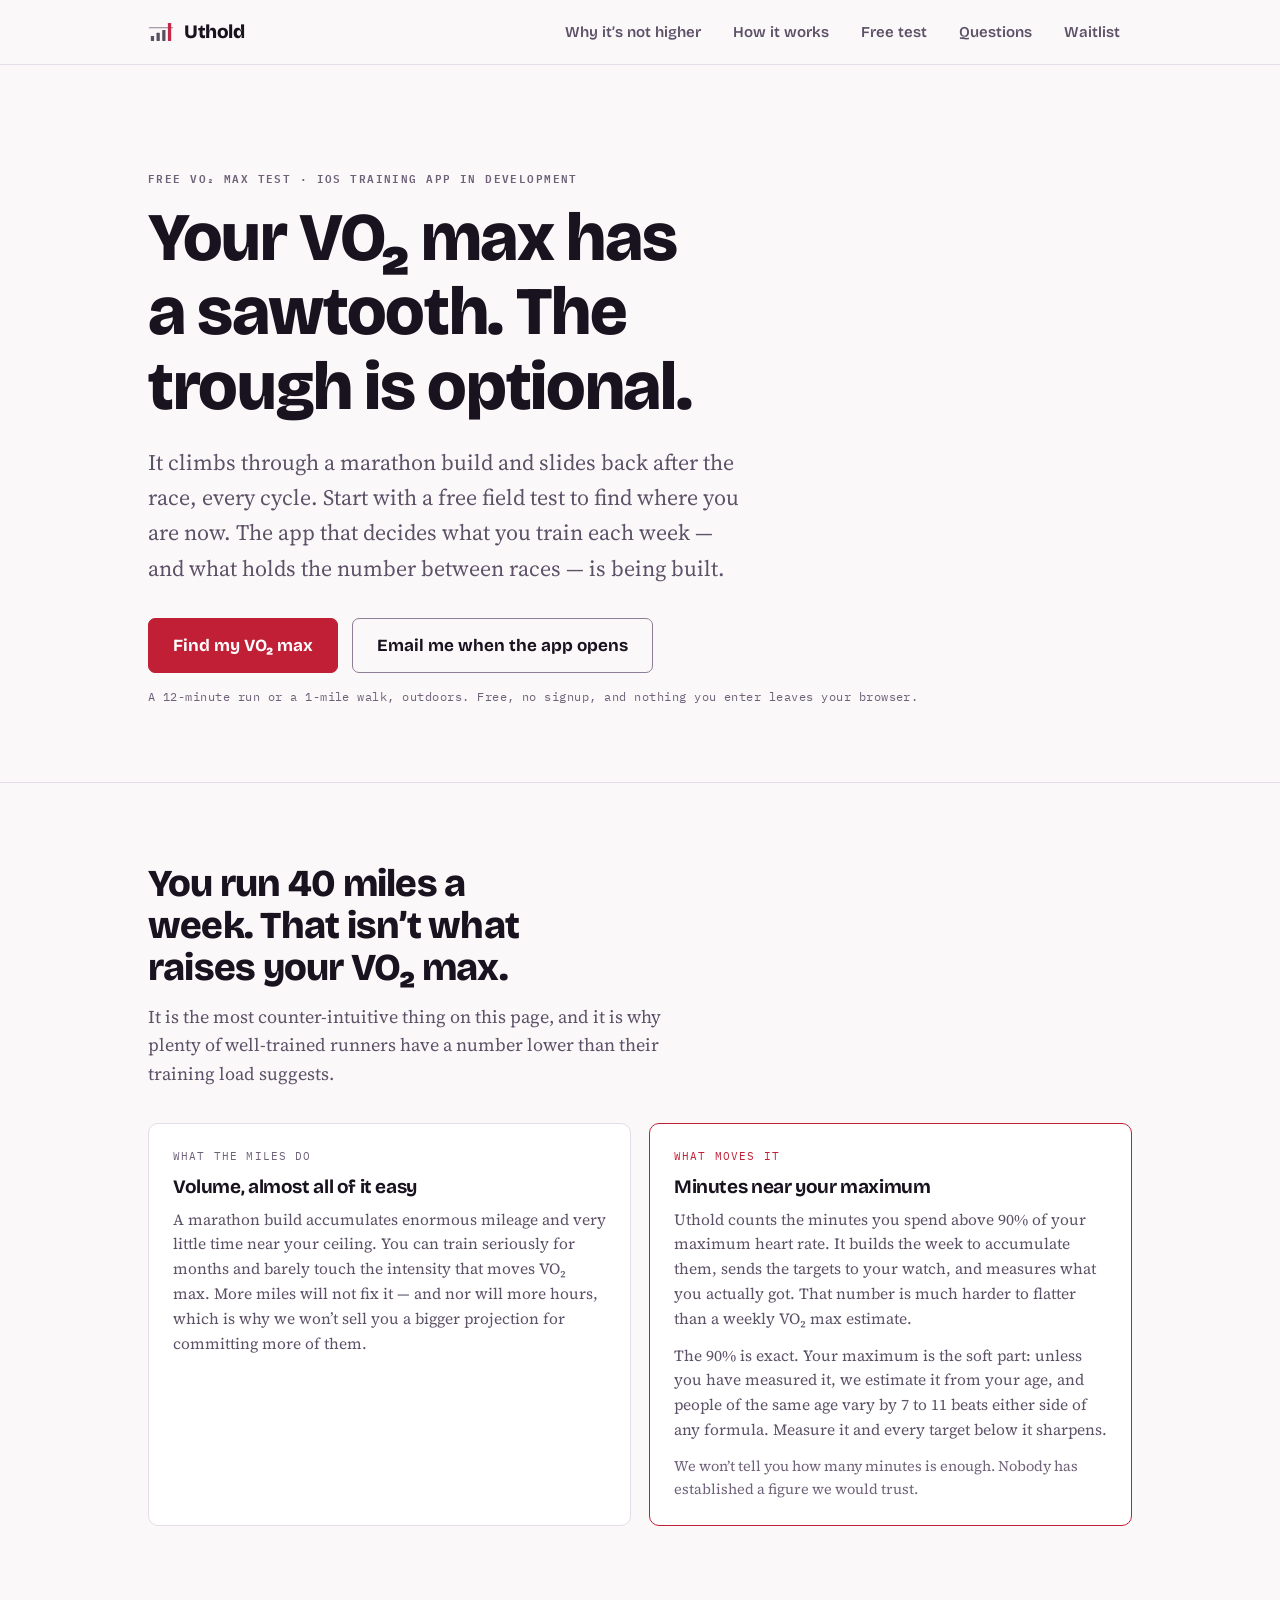
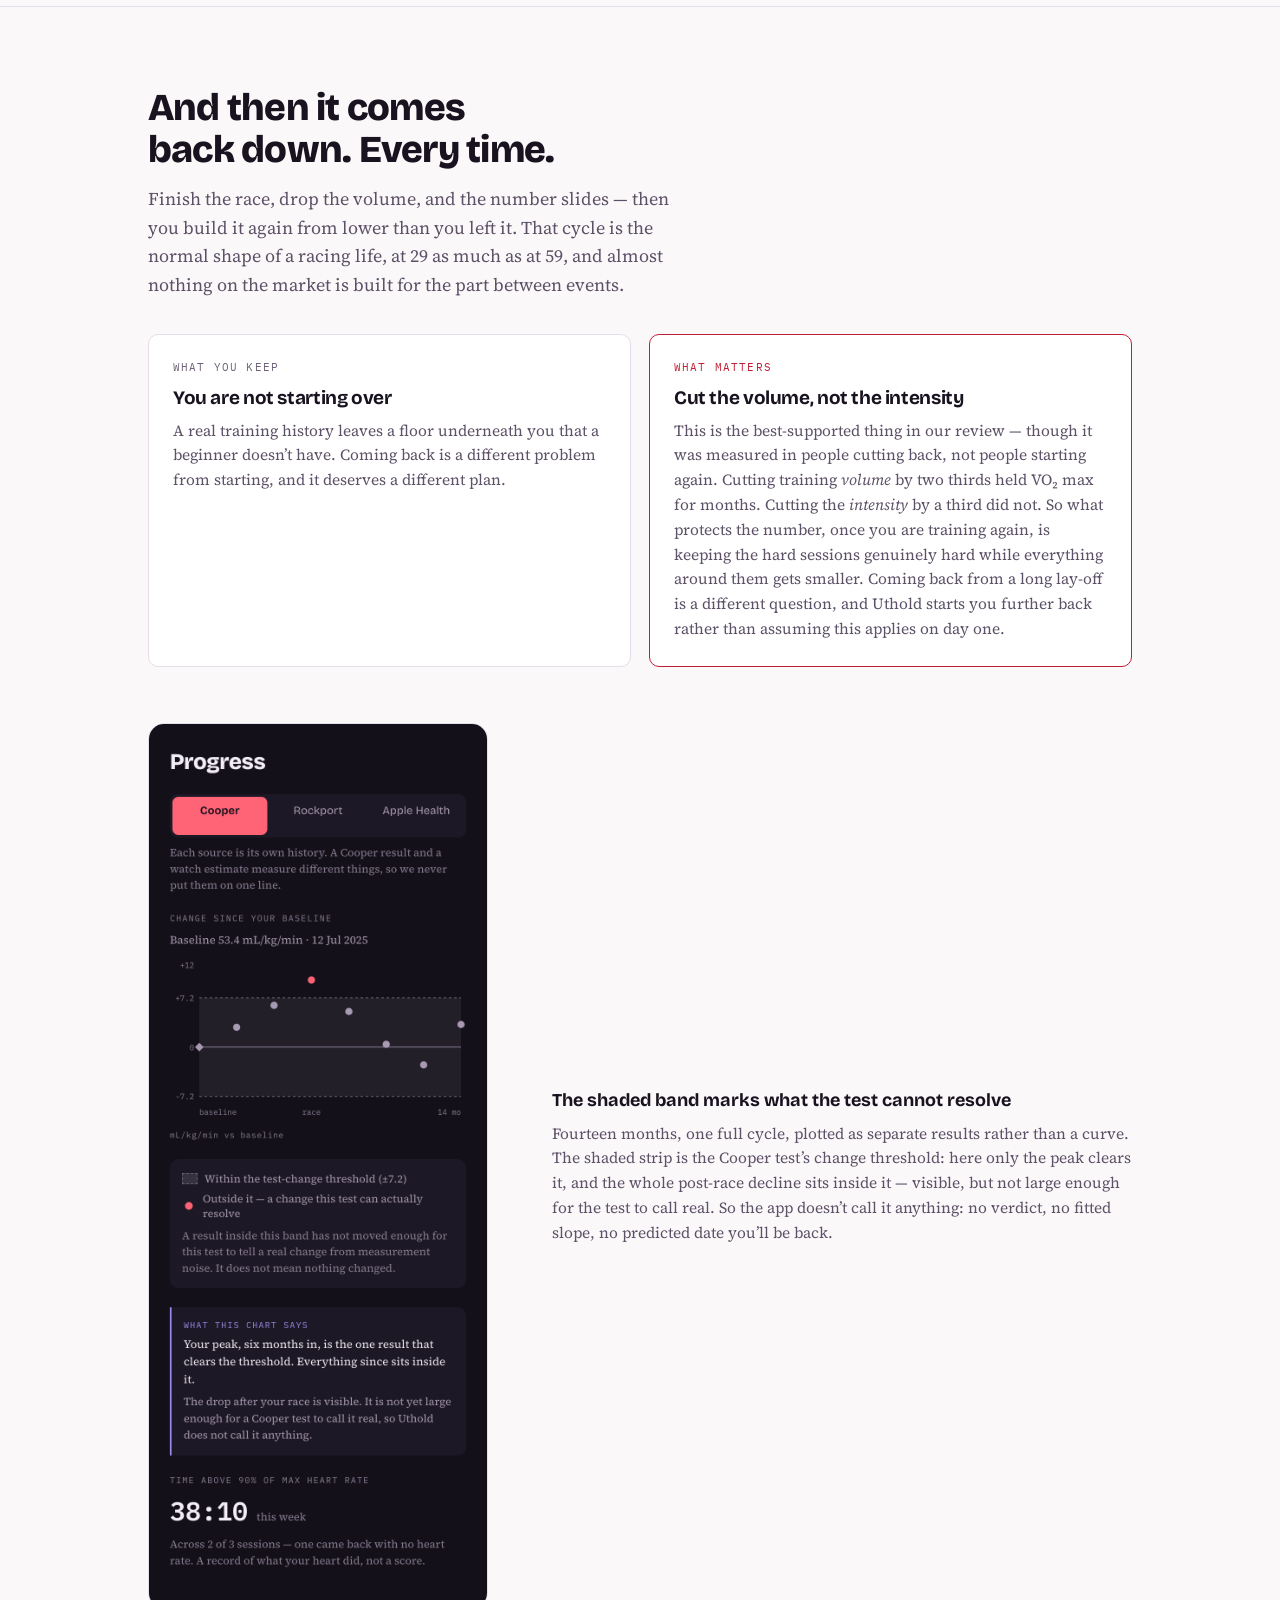
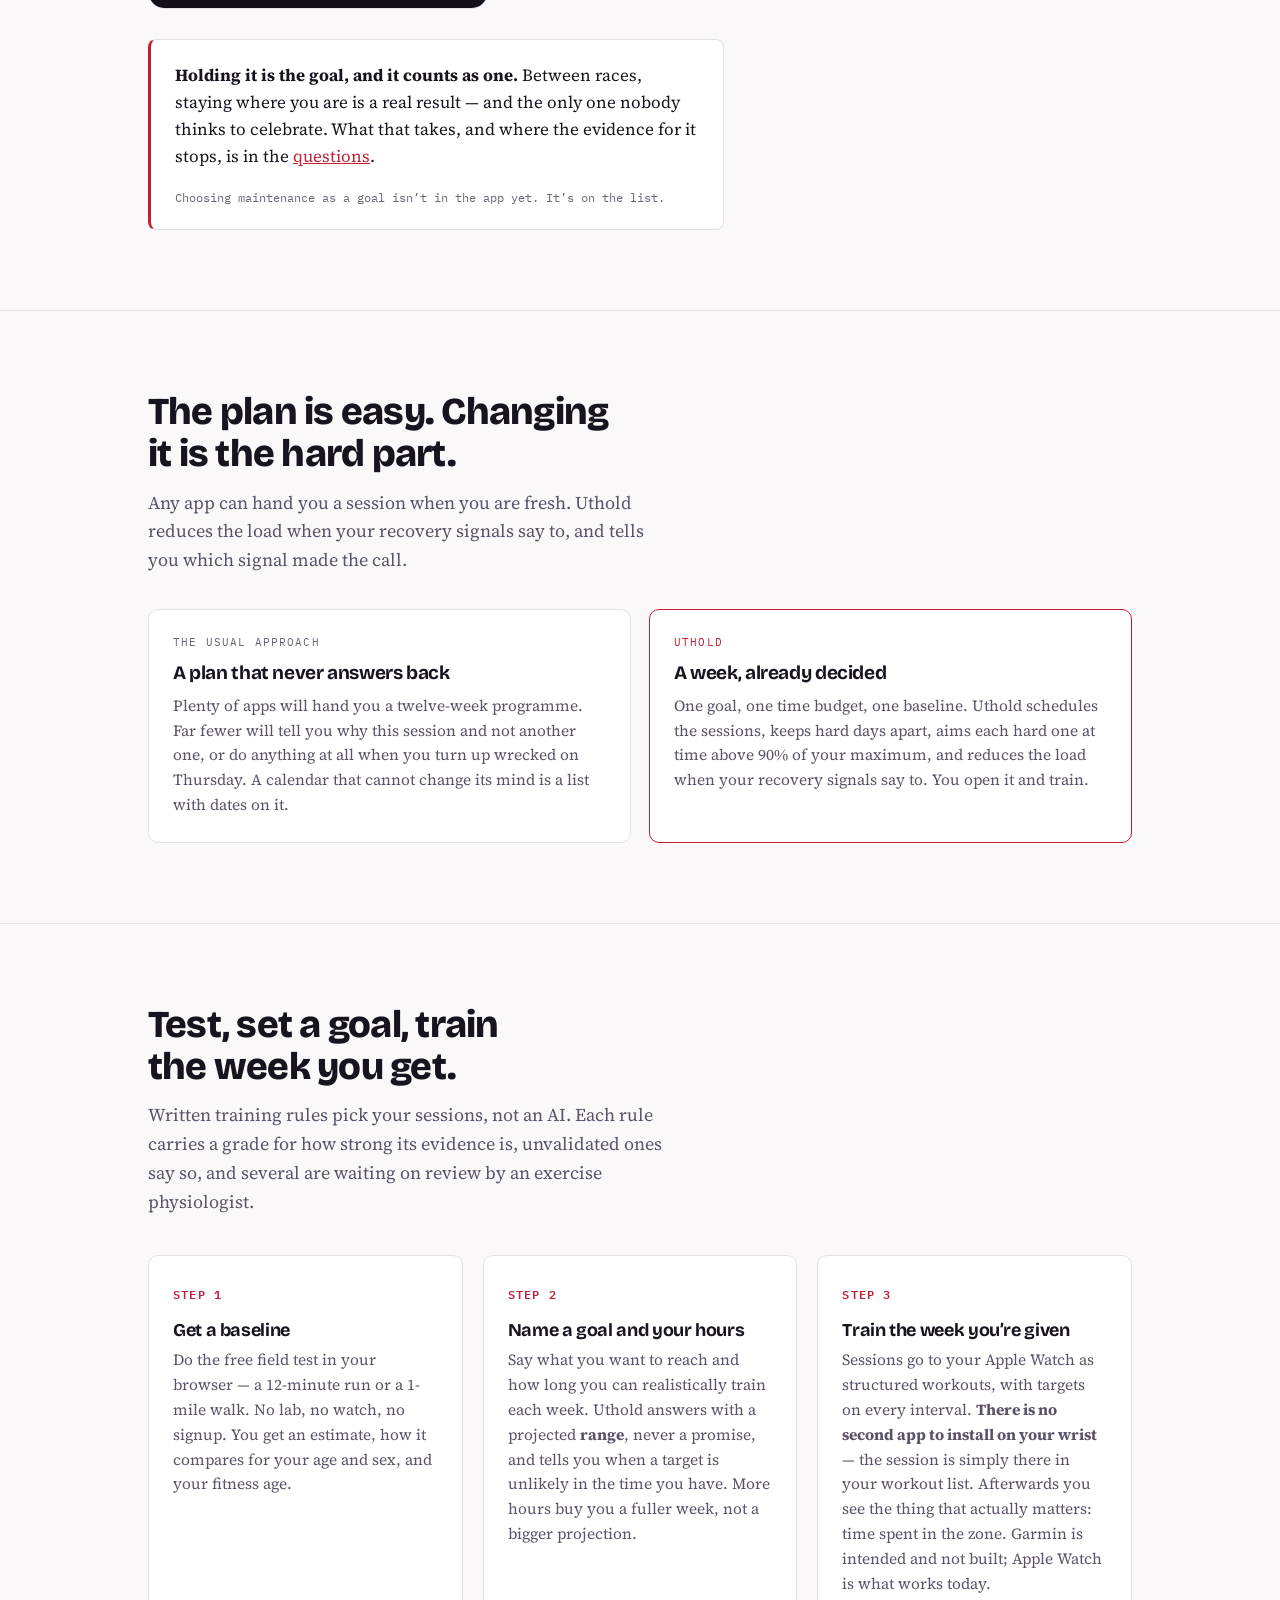
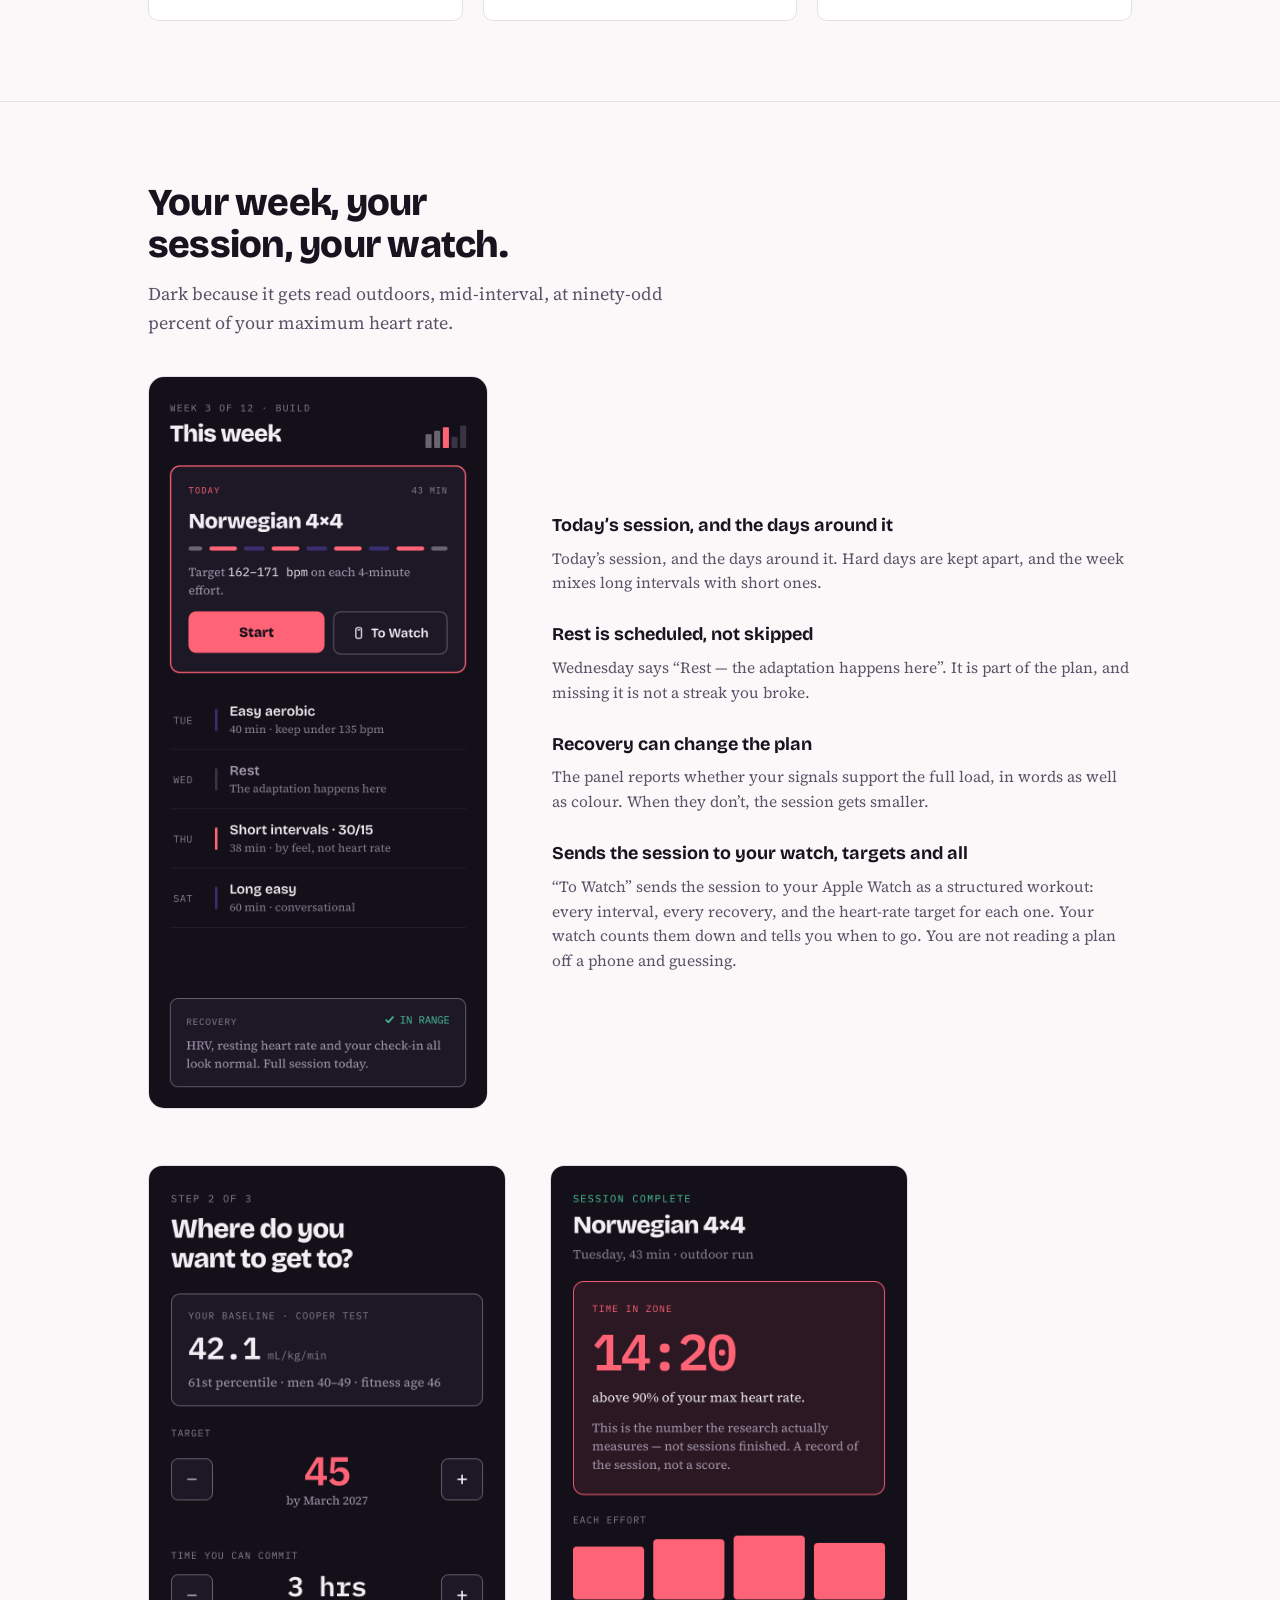
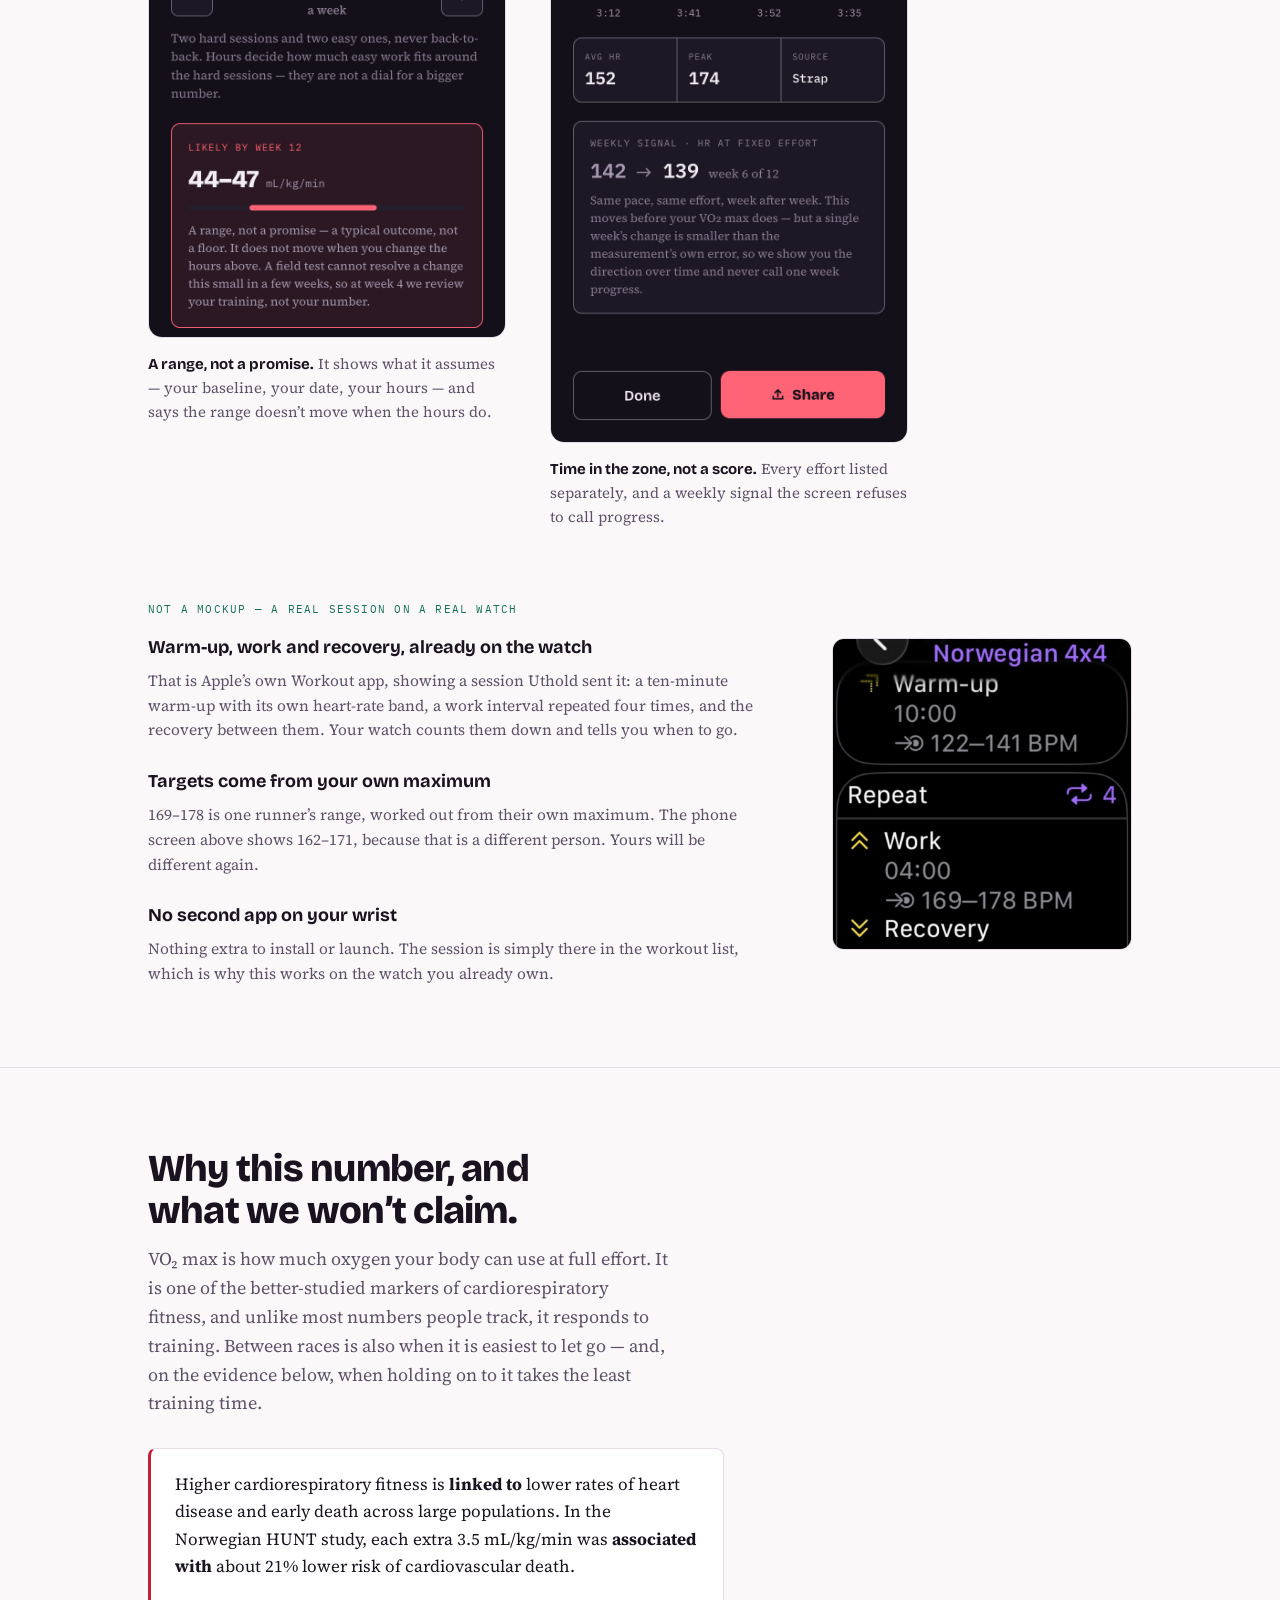
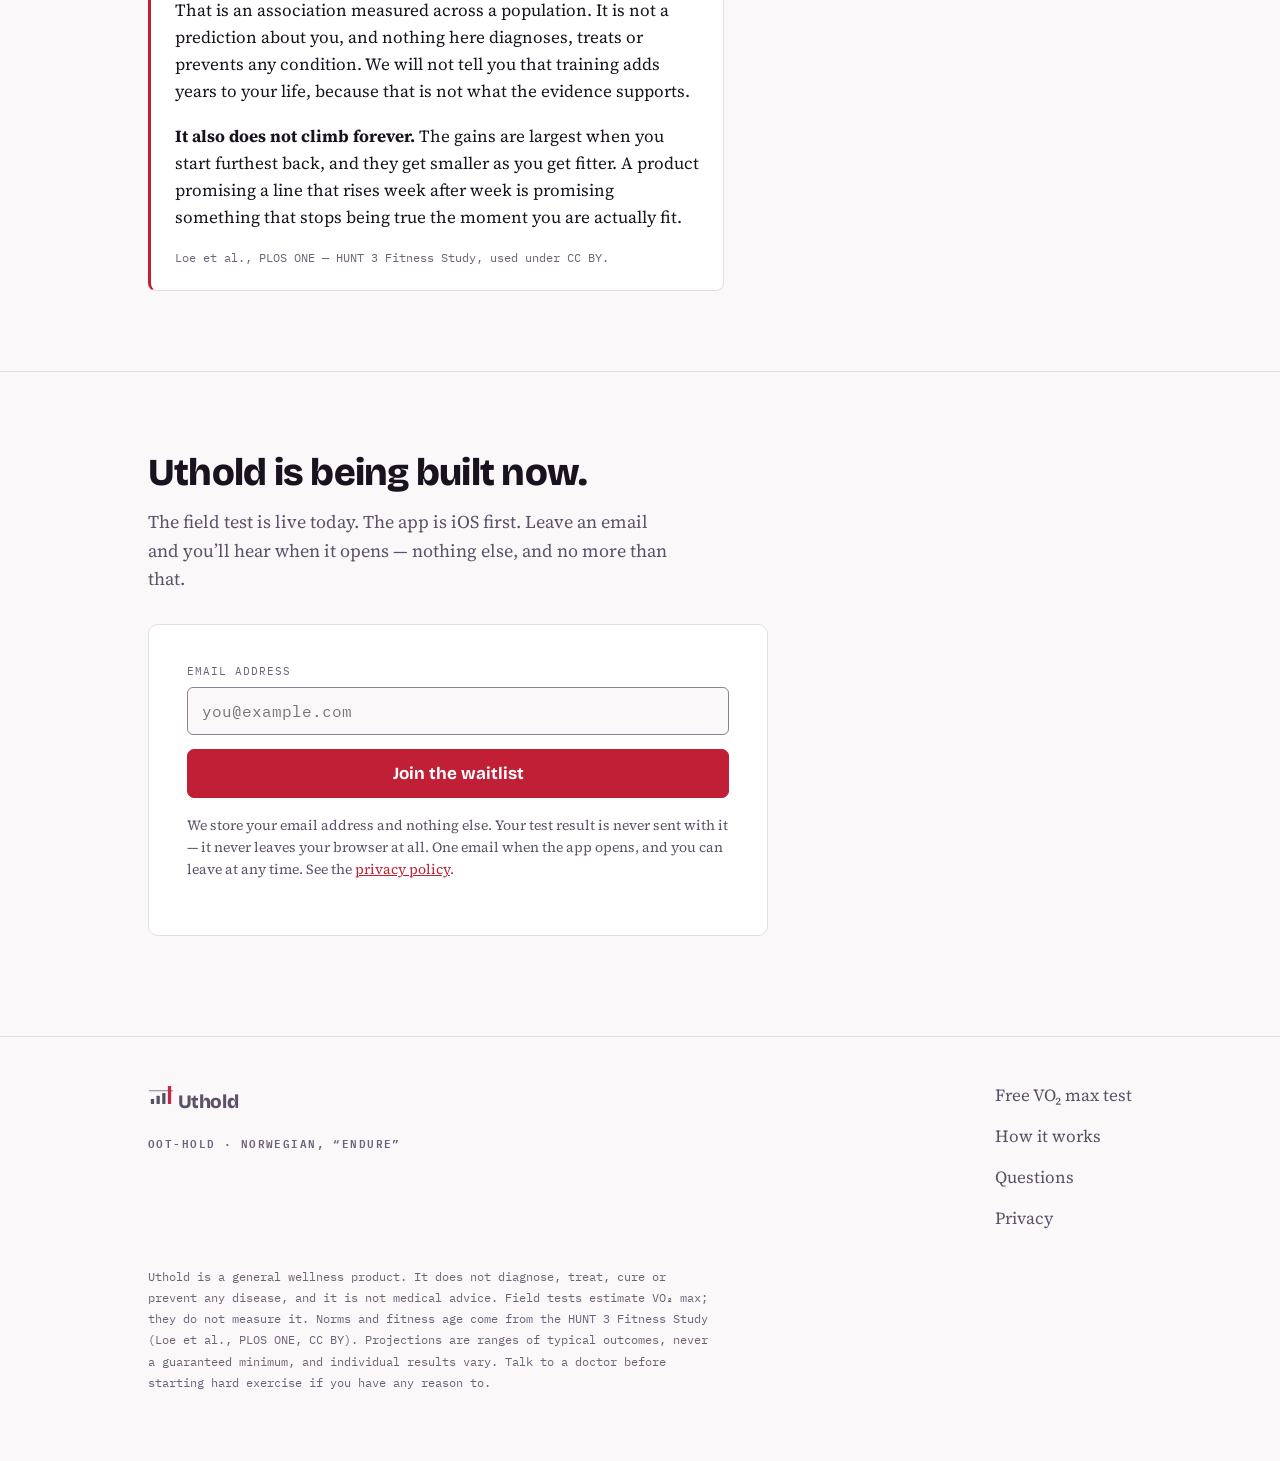
==== commit 0a6f4dec: "Restore the in-session stop rule (now implemented); name the hard-session cap; correct the time-in-z" ====
--- a/index.html
+++ b/index.html
@@ -72,9 +72,12 @@
       <div class="vcard ours">
         <span class="vtag">What moves it</span>
         <h3>Minutes near your maximum</h3>
-        <p>Uthold counts the minutes you spend above roughly 90% of your maximum heart rate. It builds
+        <p>Uthold counts the minutes you spend above 90% of your maximum heart rate. It builds
         the week to accumulate them, sends the targets to your watch, and measures what you actually
         got. That number is much harder to flatter than a weekly VO₂ max estimate.</p>
+        <p style="margin:12px 0 0">The 90% is exact. Your maximum is the soft part: unless you have
+        measured it, we estimate it from your age, and people of the same age vary by 7 to 11 beats
+        either side of any formula. Measure it and every target below it sharpens.</p>
         <p style="margin:12px 0 0;font-size:14.5px;color:var(--ink-3)">We won’t tell you how many
         minutes is enough. Nobody has established a figure we would trust.</p>
       </div>
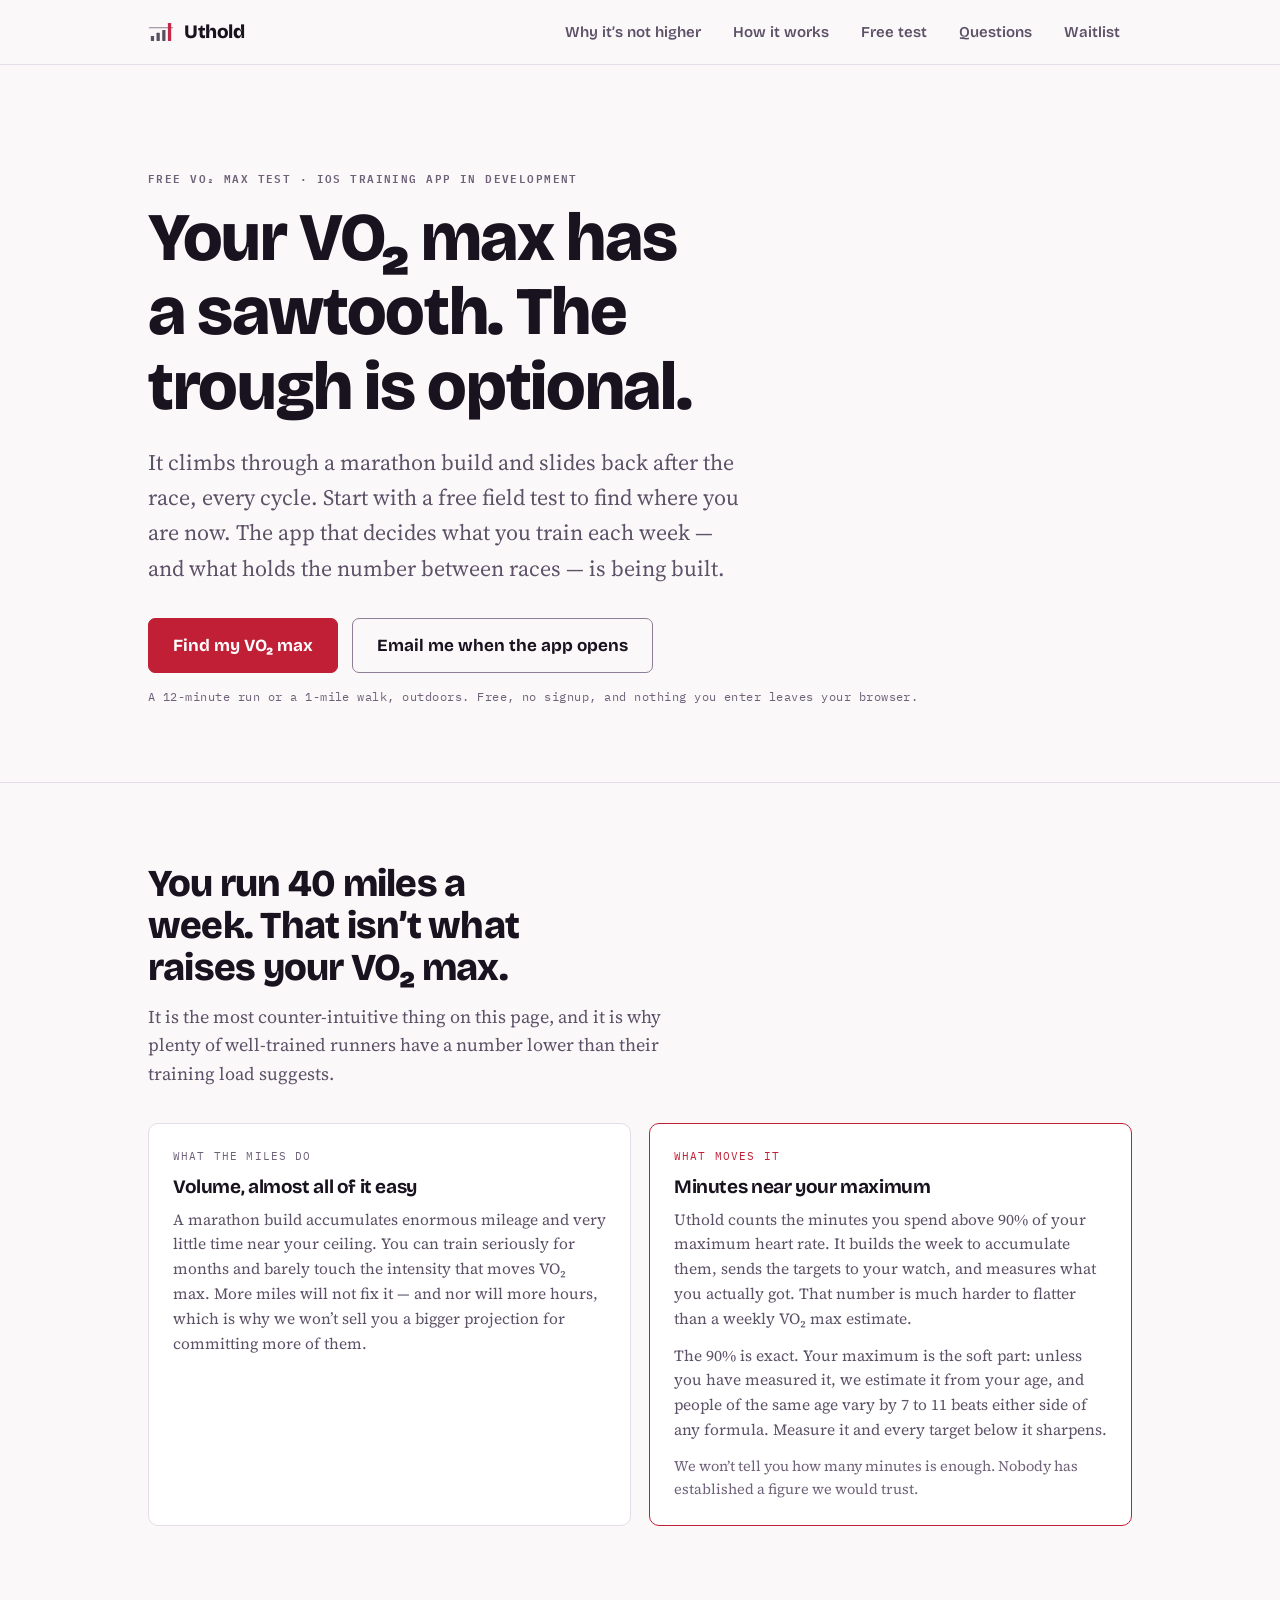
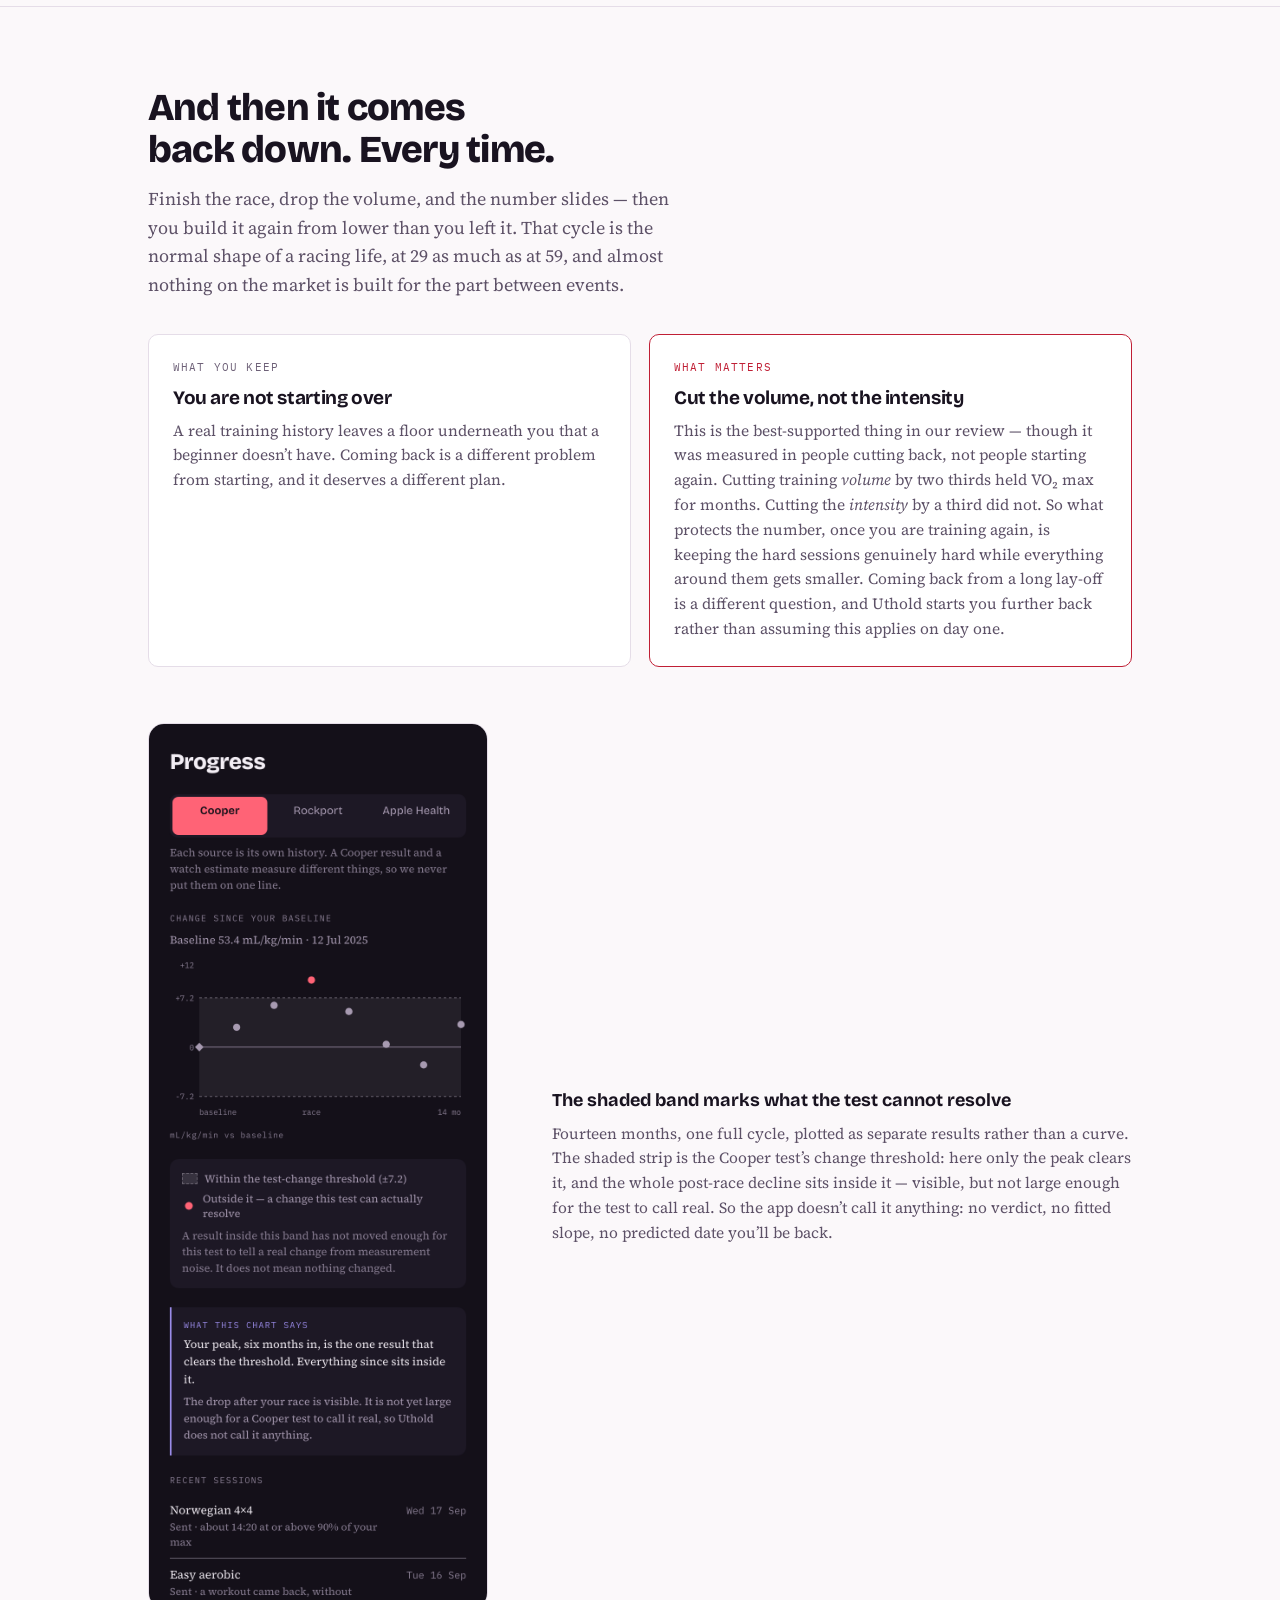
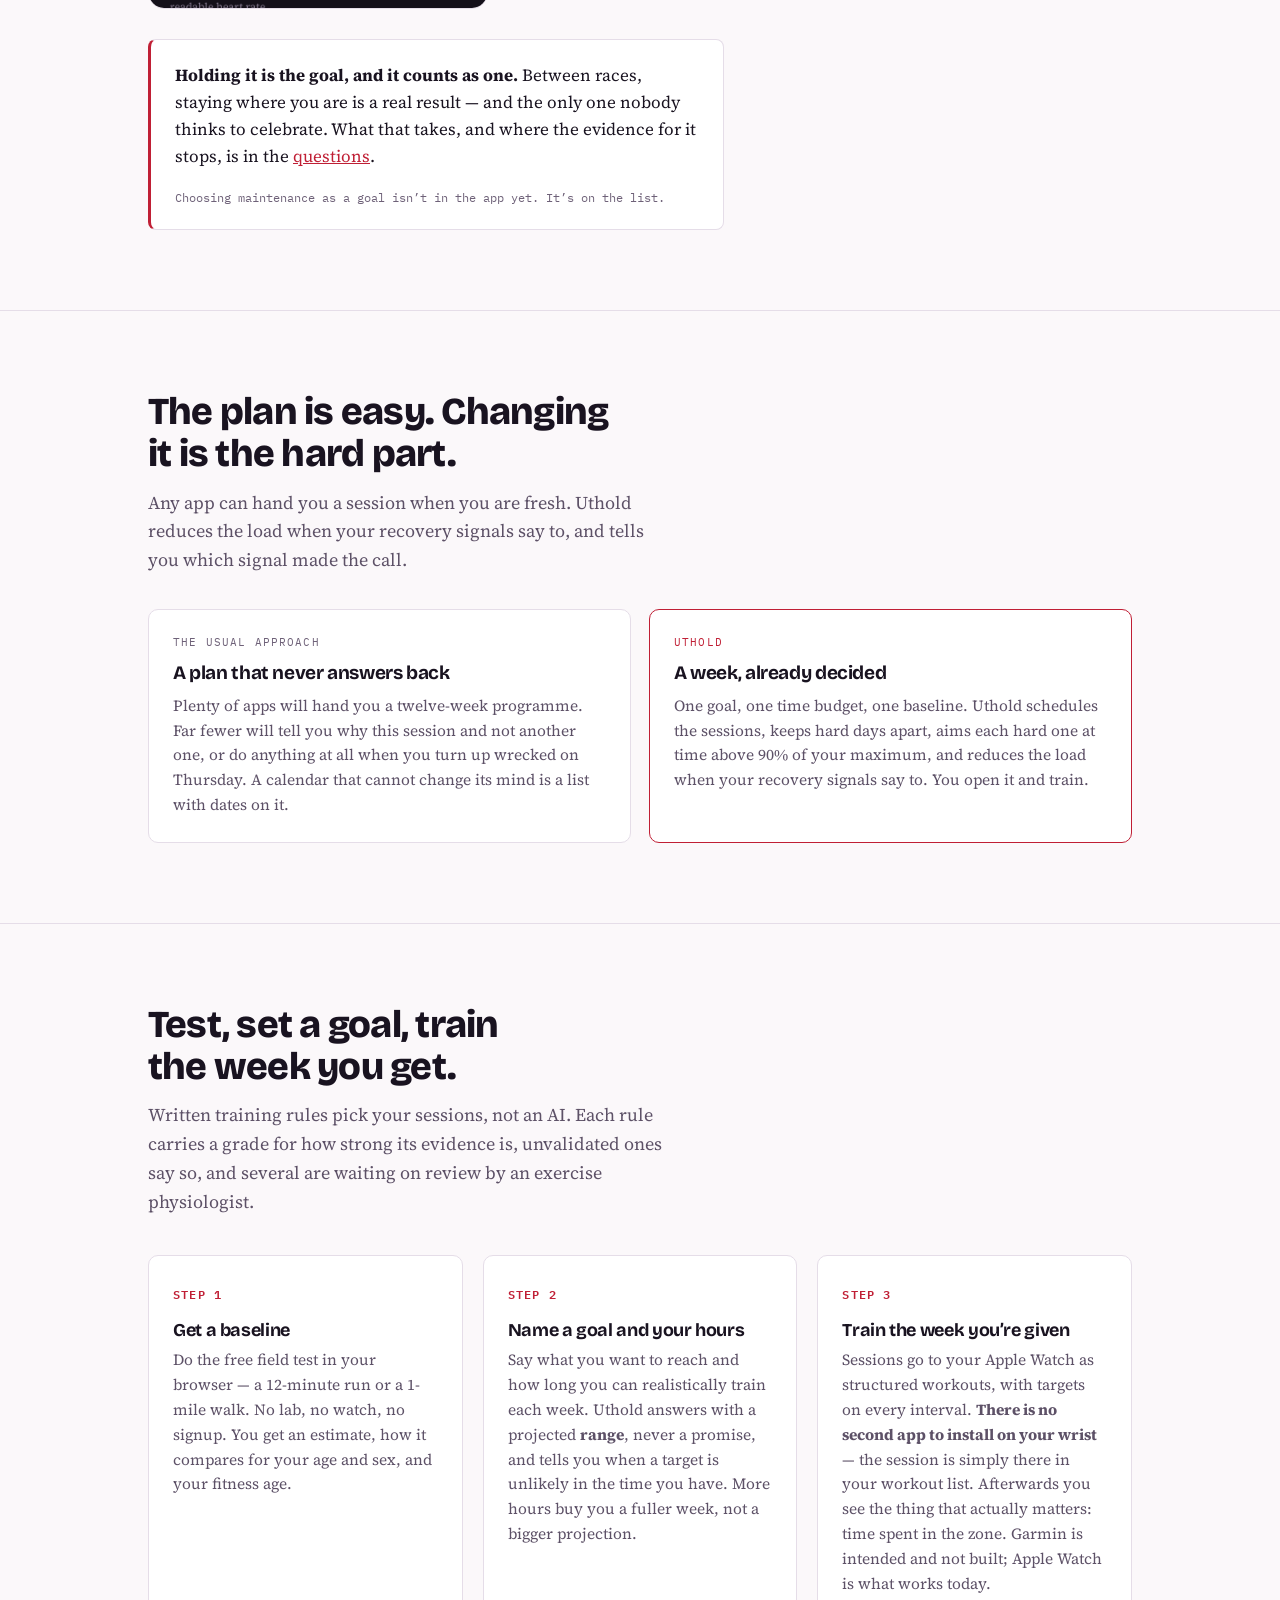
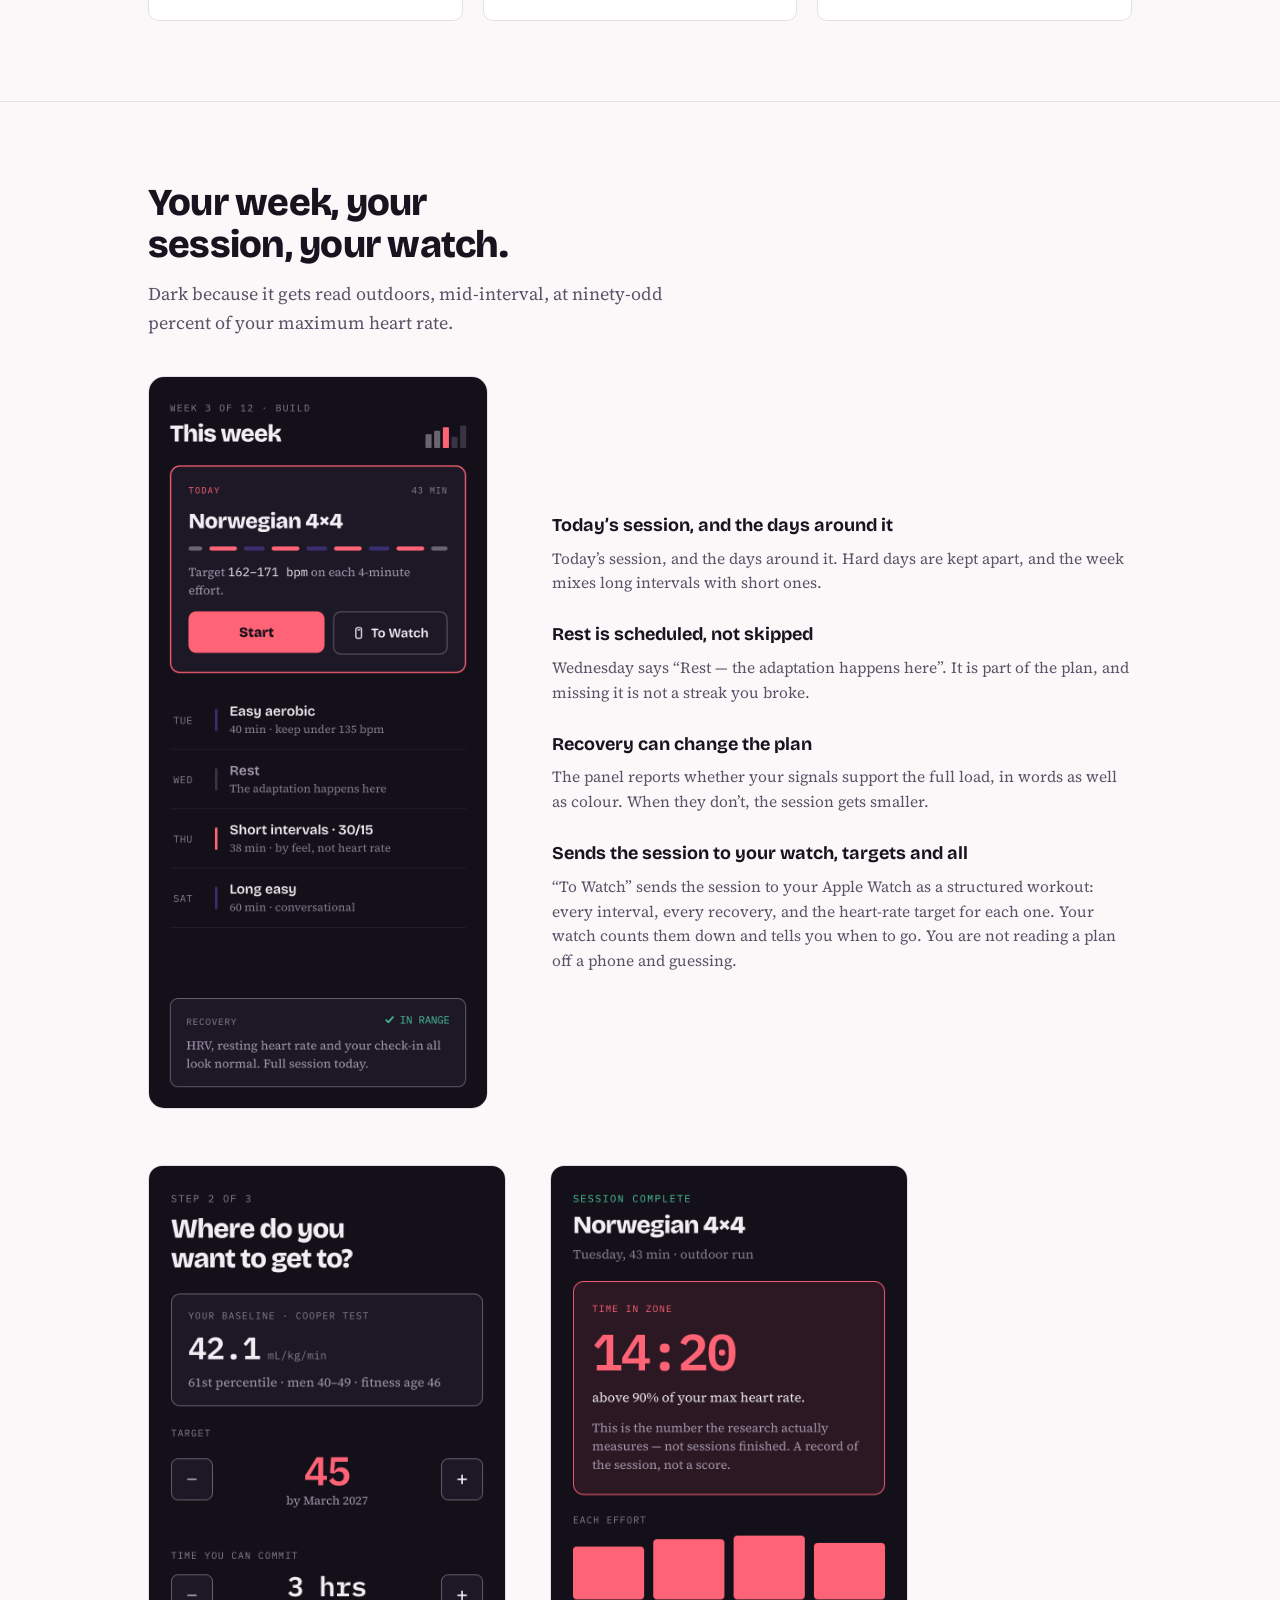
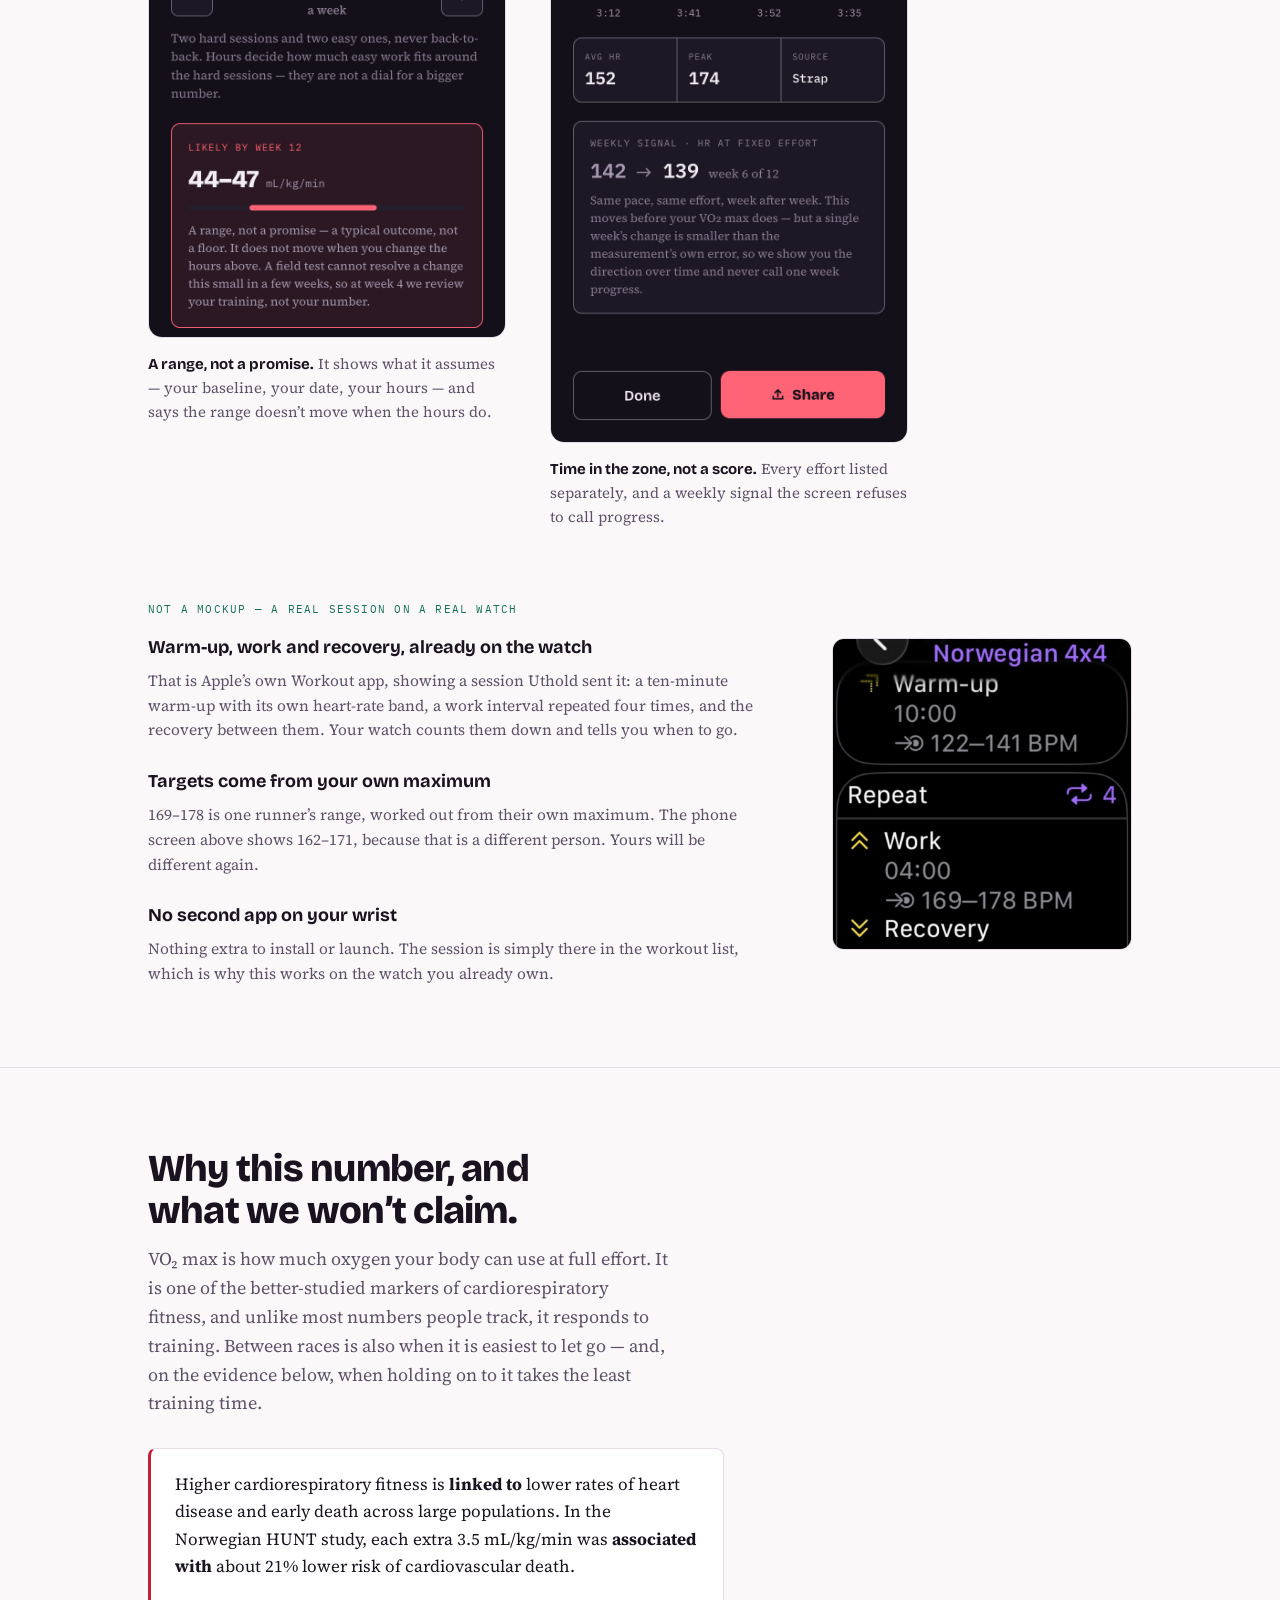
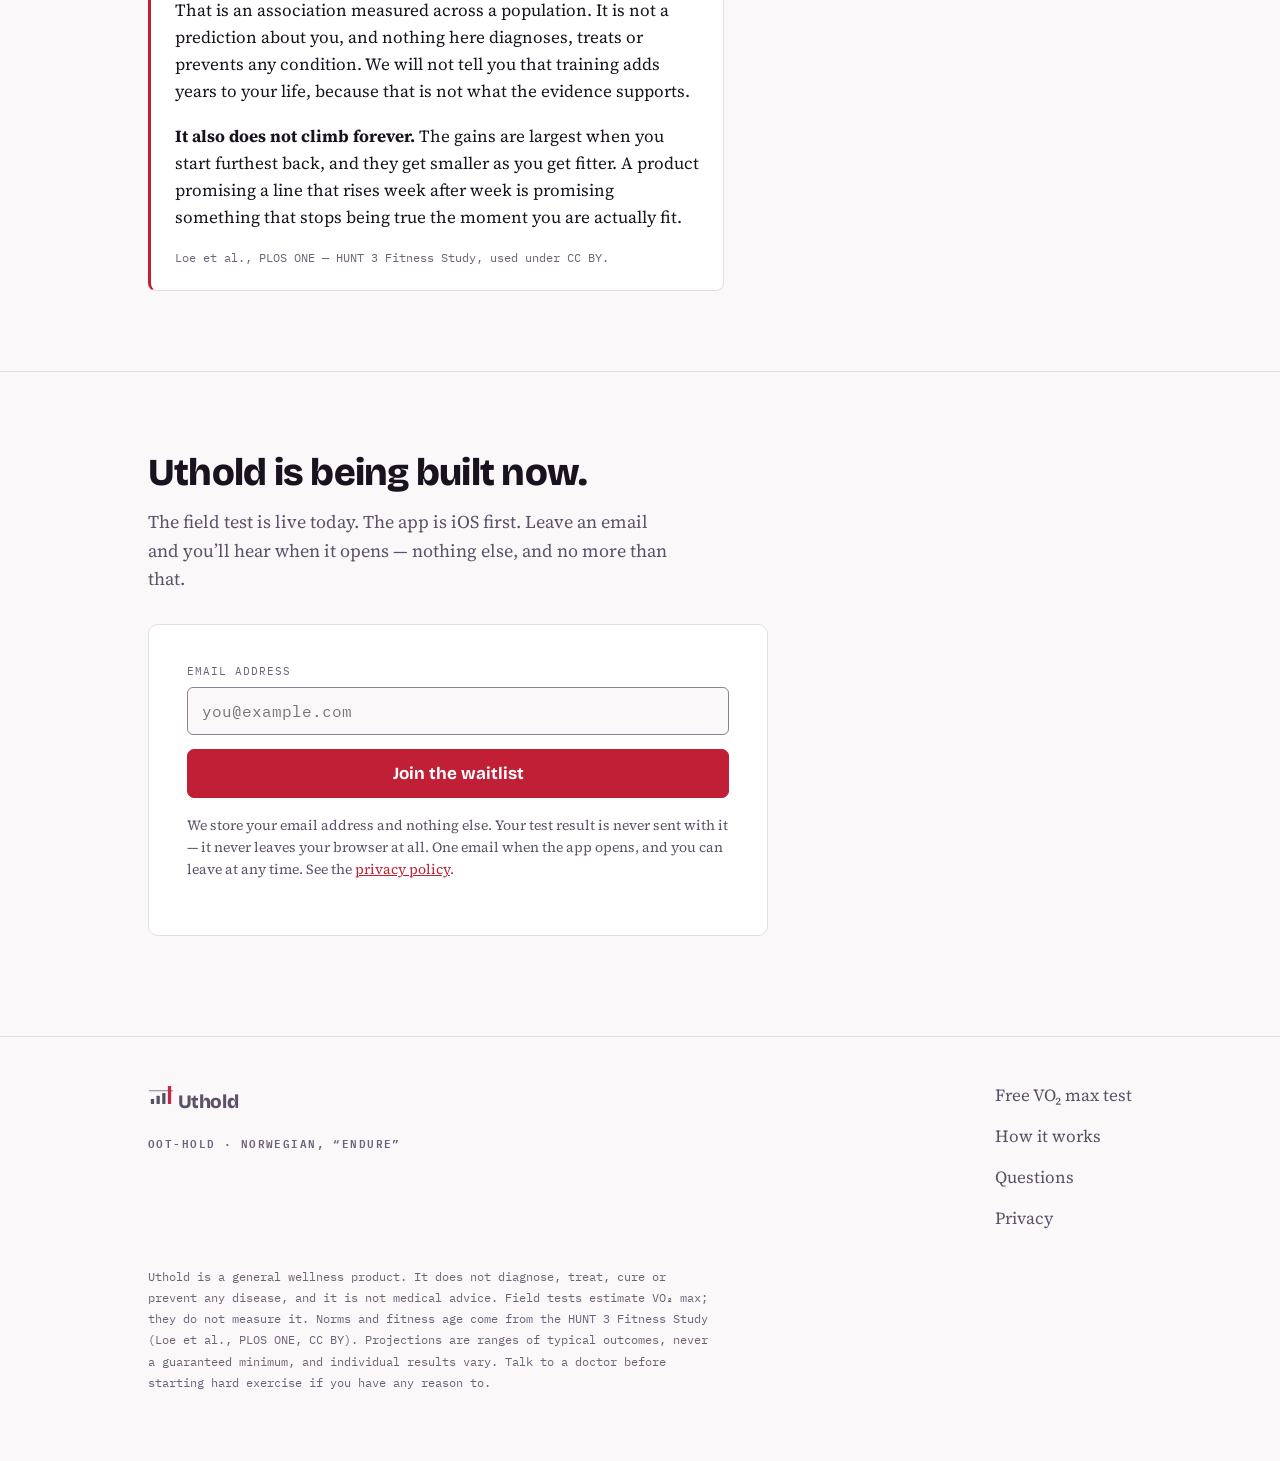
==== commit d6a3531b: "Name the stationary-cycling-only sprint session; re-shoot Progress and describe it in alt text" ====
--- a/index.html
+++ b/index.html
@@ -112,7 +112,7 @@
     </div>
     <div class="showcase" style="margin-top:clamp(32px,5vw,56px)">
       <img src="img/Progress.png" width="390" height="1020"
-           alt="The Progress screen: change since baseline over 14 months, plotted as separate dots with no connecting line. A shaded band marks plus or minus 7.2, the Cooper test's change threshold. One point, the peak six months in, sits above the band; every later point including the post-race decline sits inside it.">
+           alt="The Progress screen: change since baseline over 14 months, plotted as separate dots with no connecting line. A shaded band marks plus or minus 7.2, the Cooper test's change threshold. One point, the peak six months in, sits above the band; every later point including the post-race decline sits inside it. Below, a dated list of recent sessions: a Norwegian 4x4 sent, with about 14 minutes 20 above 90 percent of max; an easy aerobic session whose workout came back without readable heart rate; and a short-interval session marked not today. A line underneath reads that the app records what was sent to the watch, not what you finished.">
       <dl>
         <dt>The shaded band marks what the test cannot resolve</dt>
         <dd>Fourteen months, one full cycle, plotted as separate results rather than a curve. The
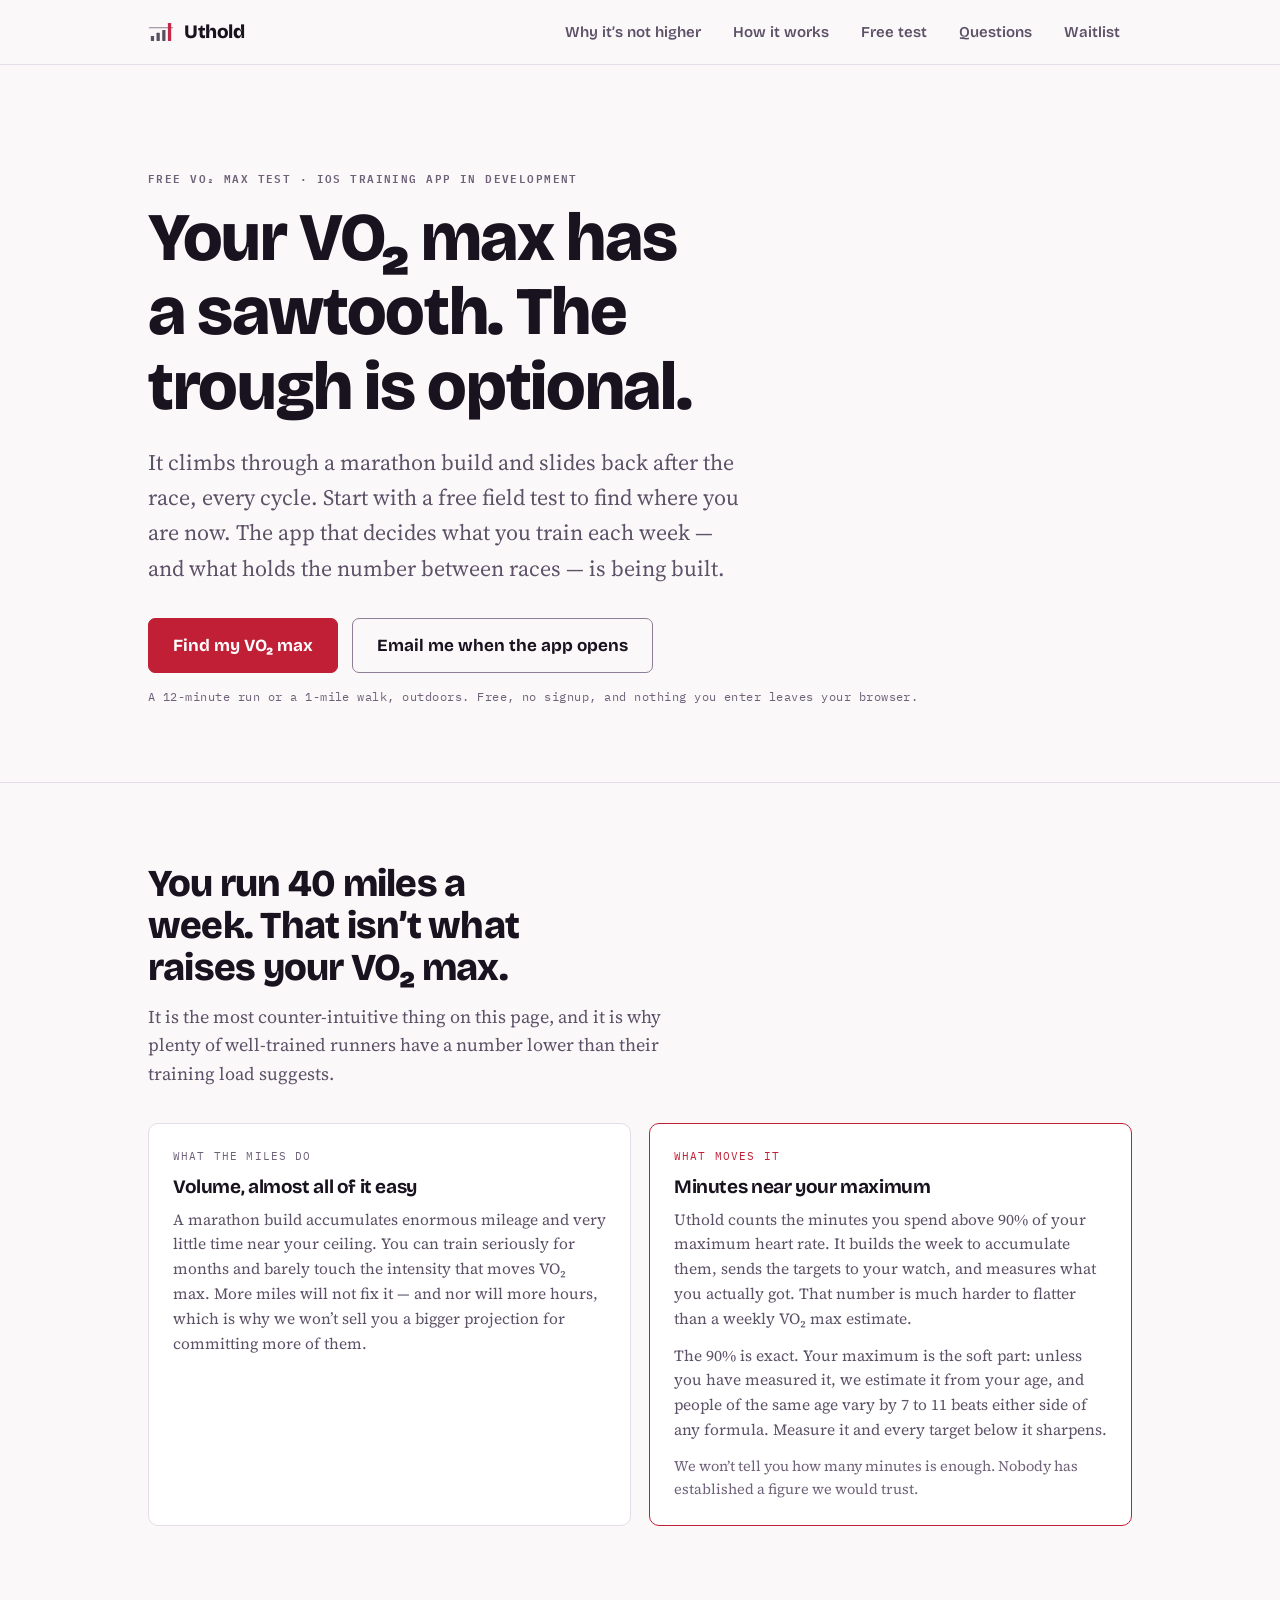
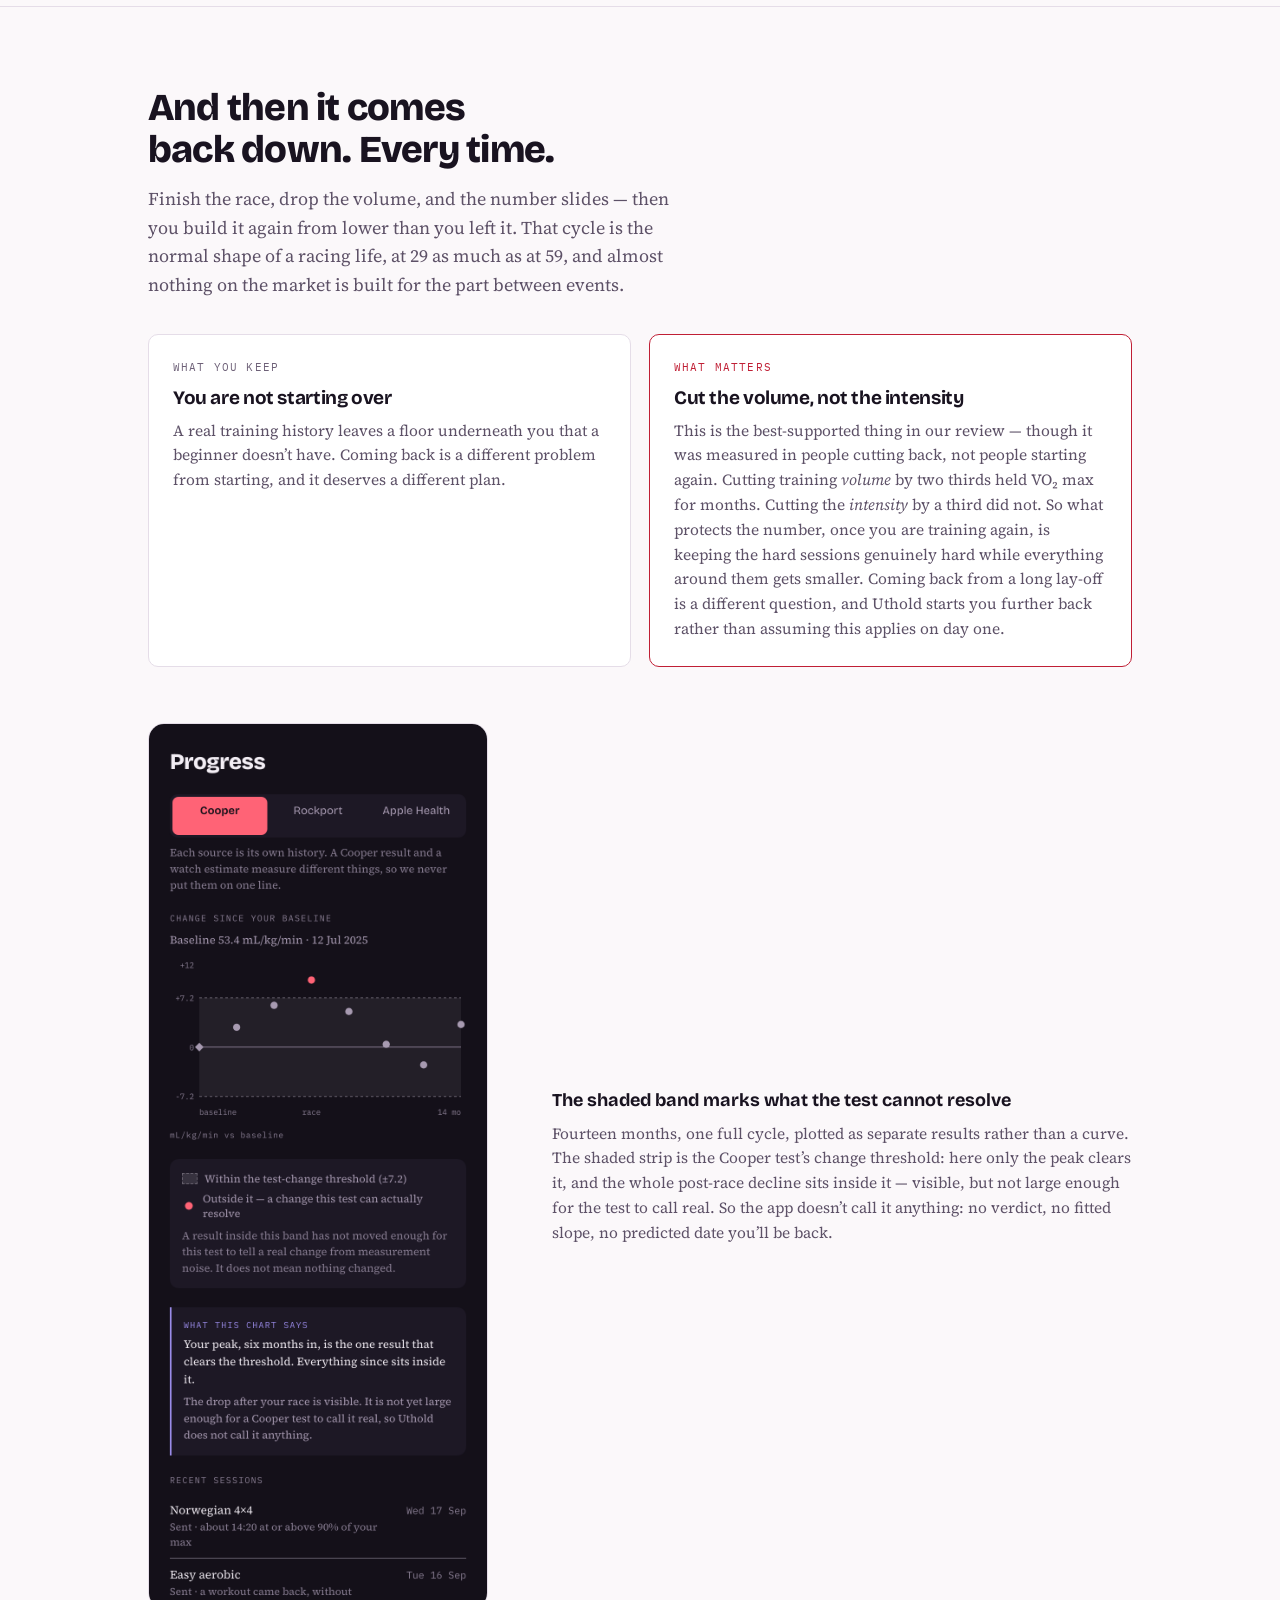
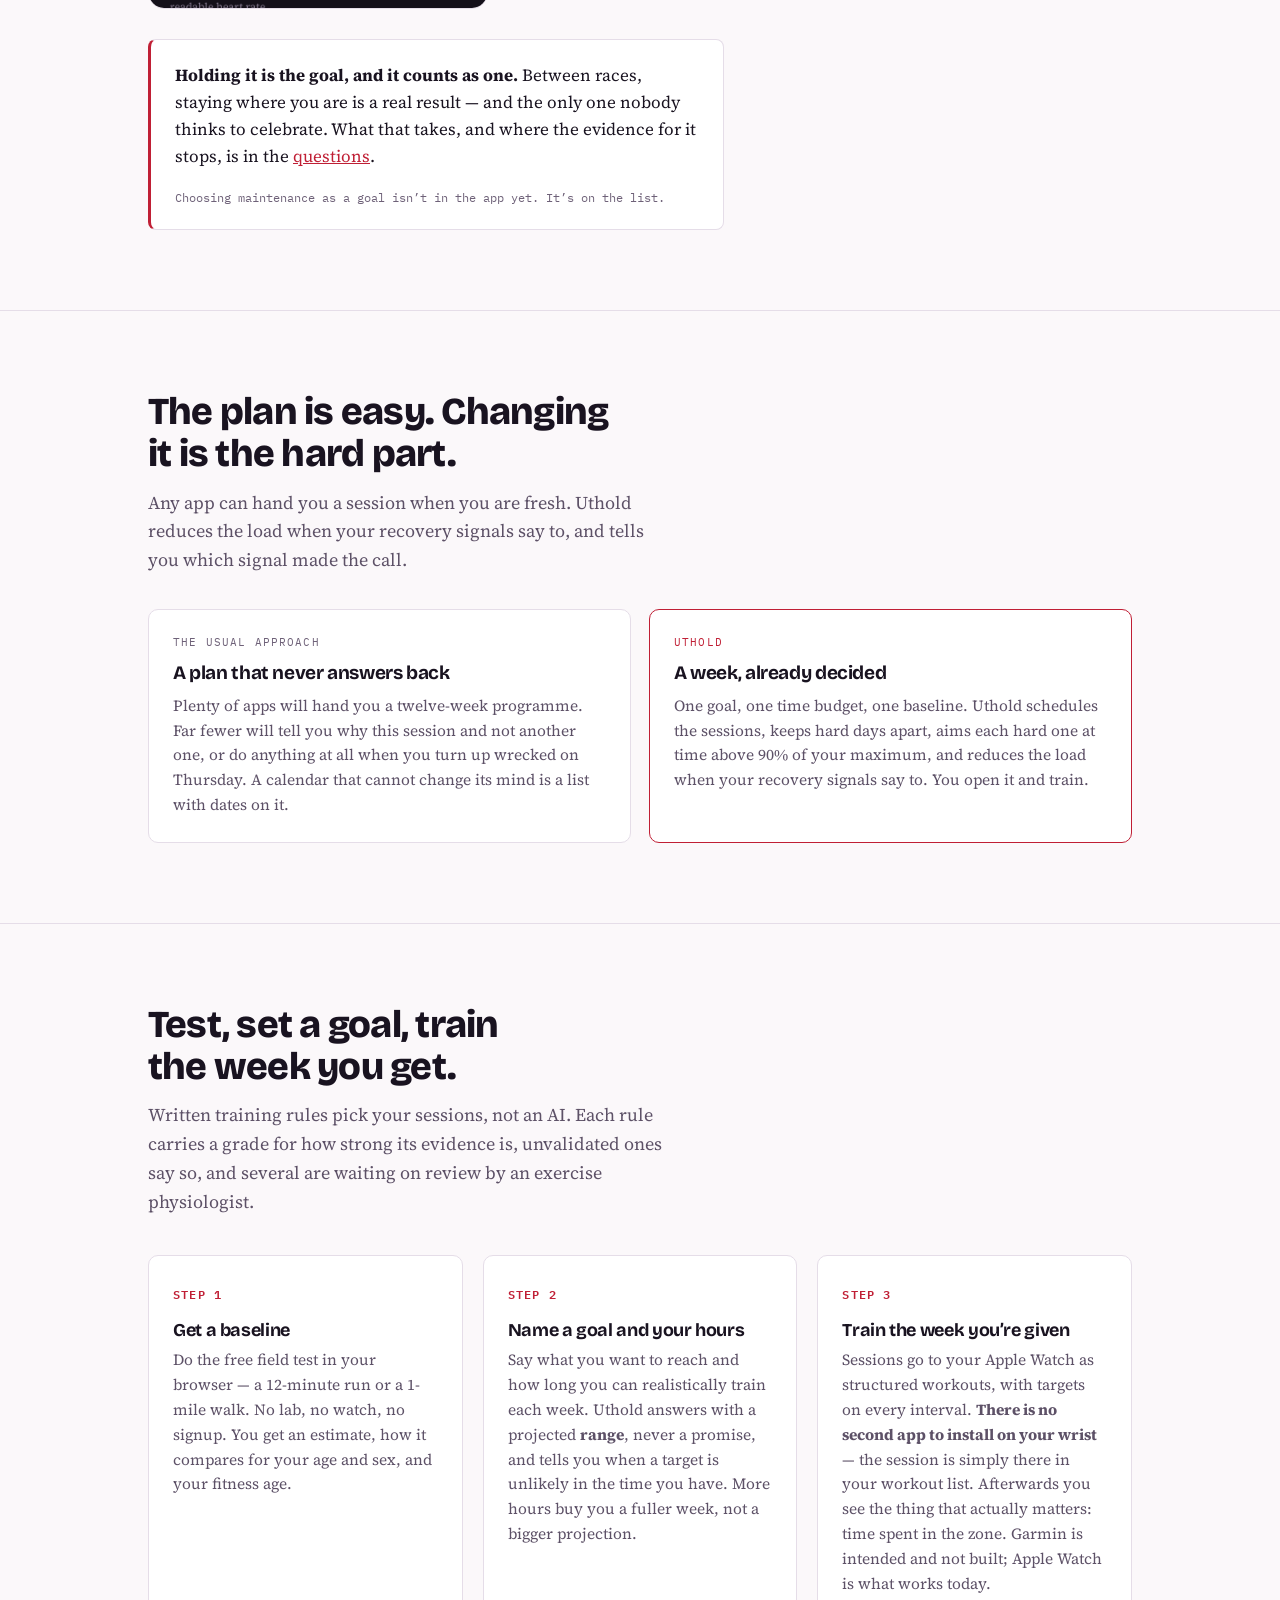
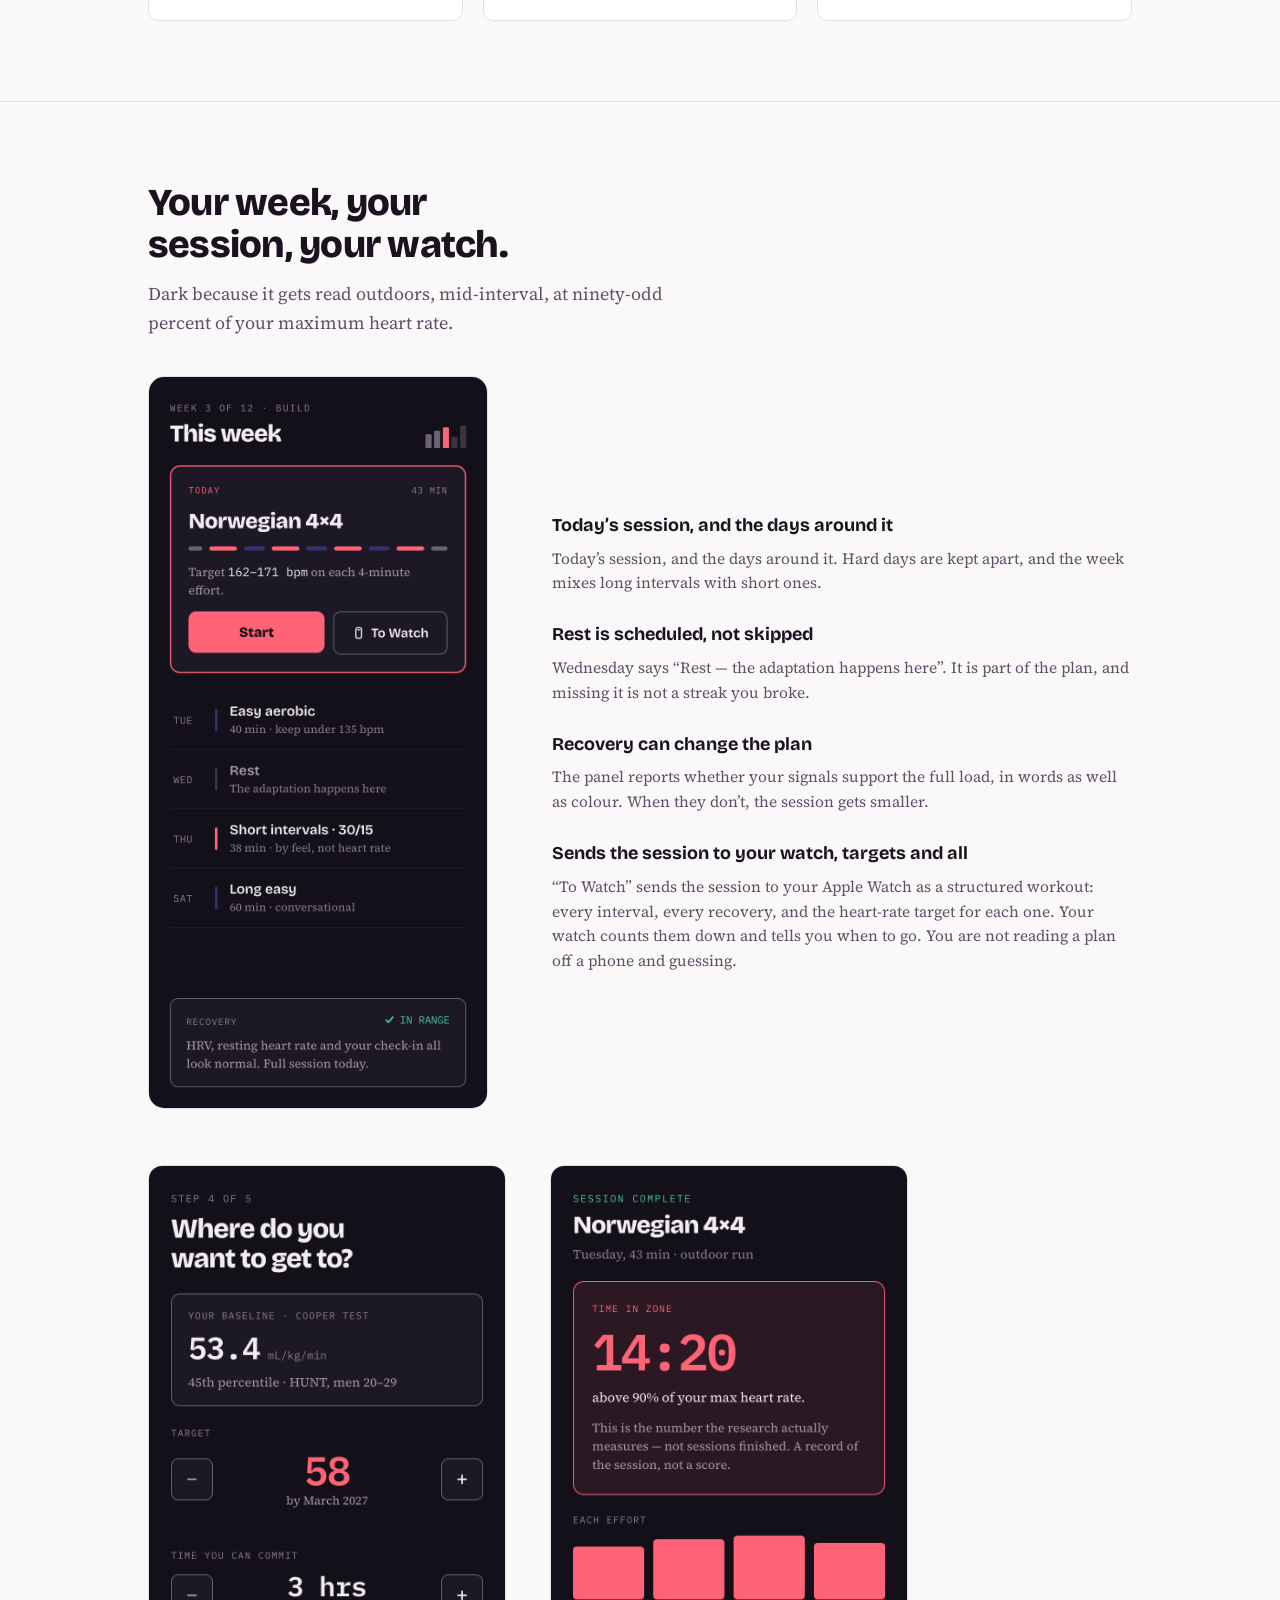
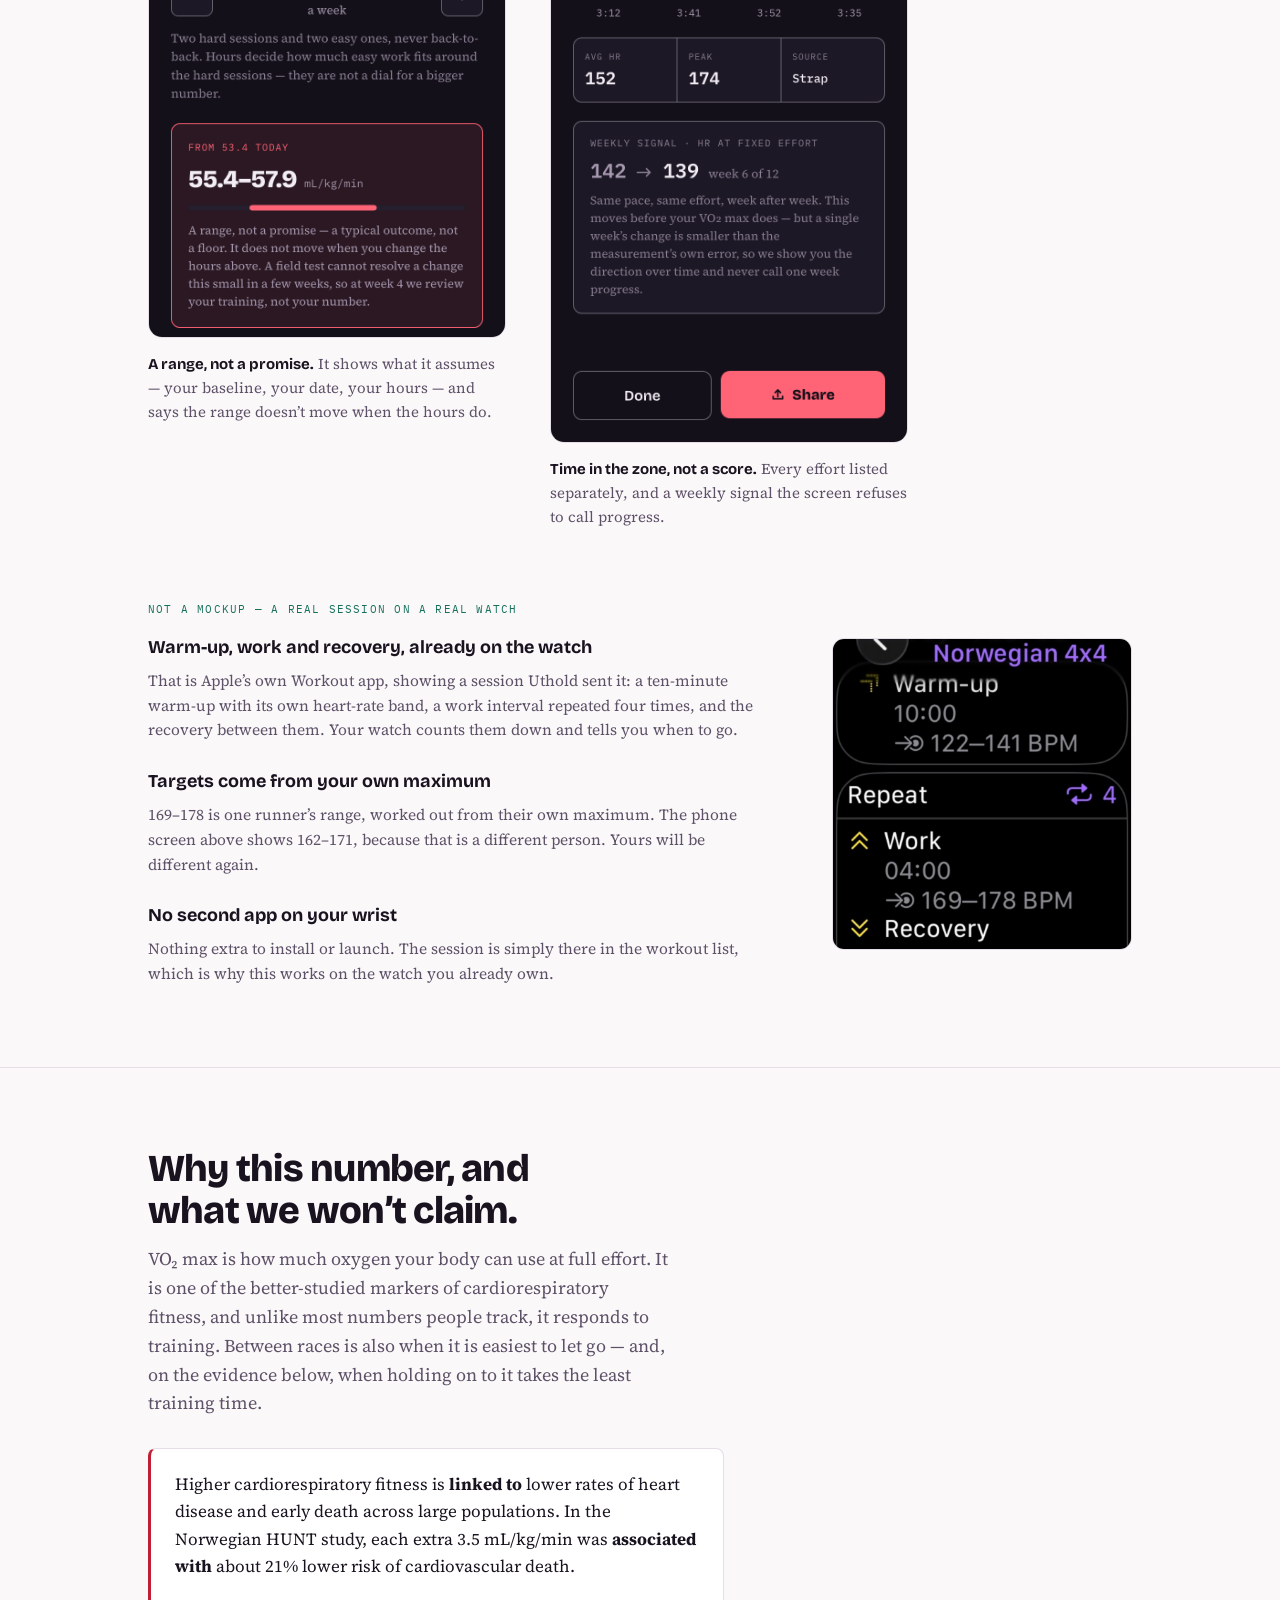
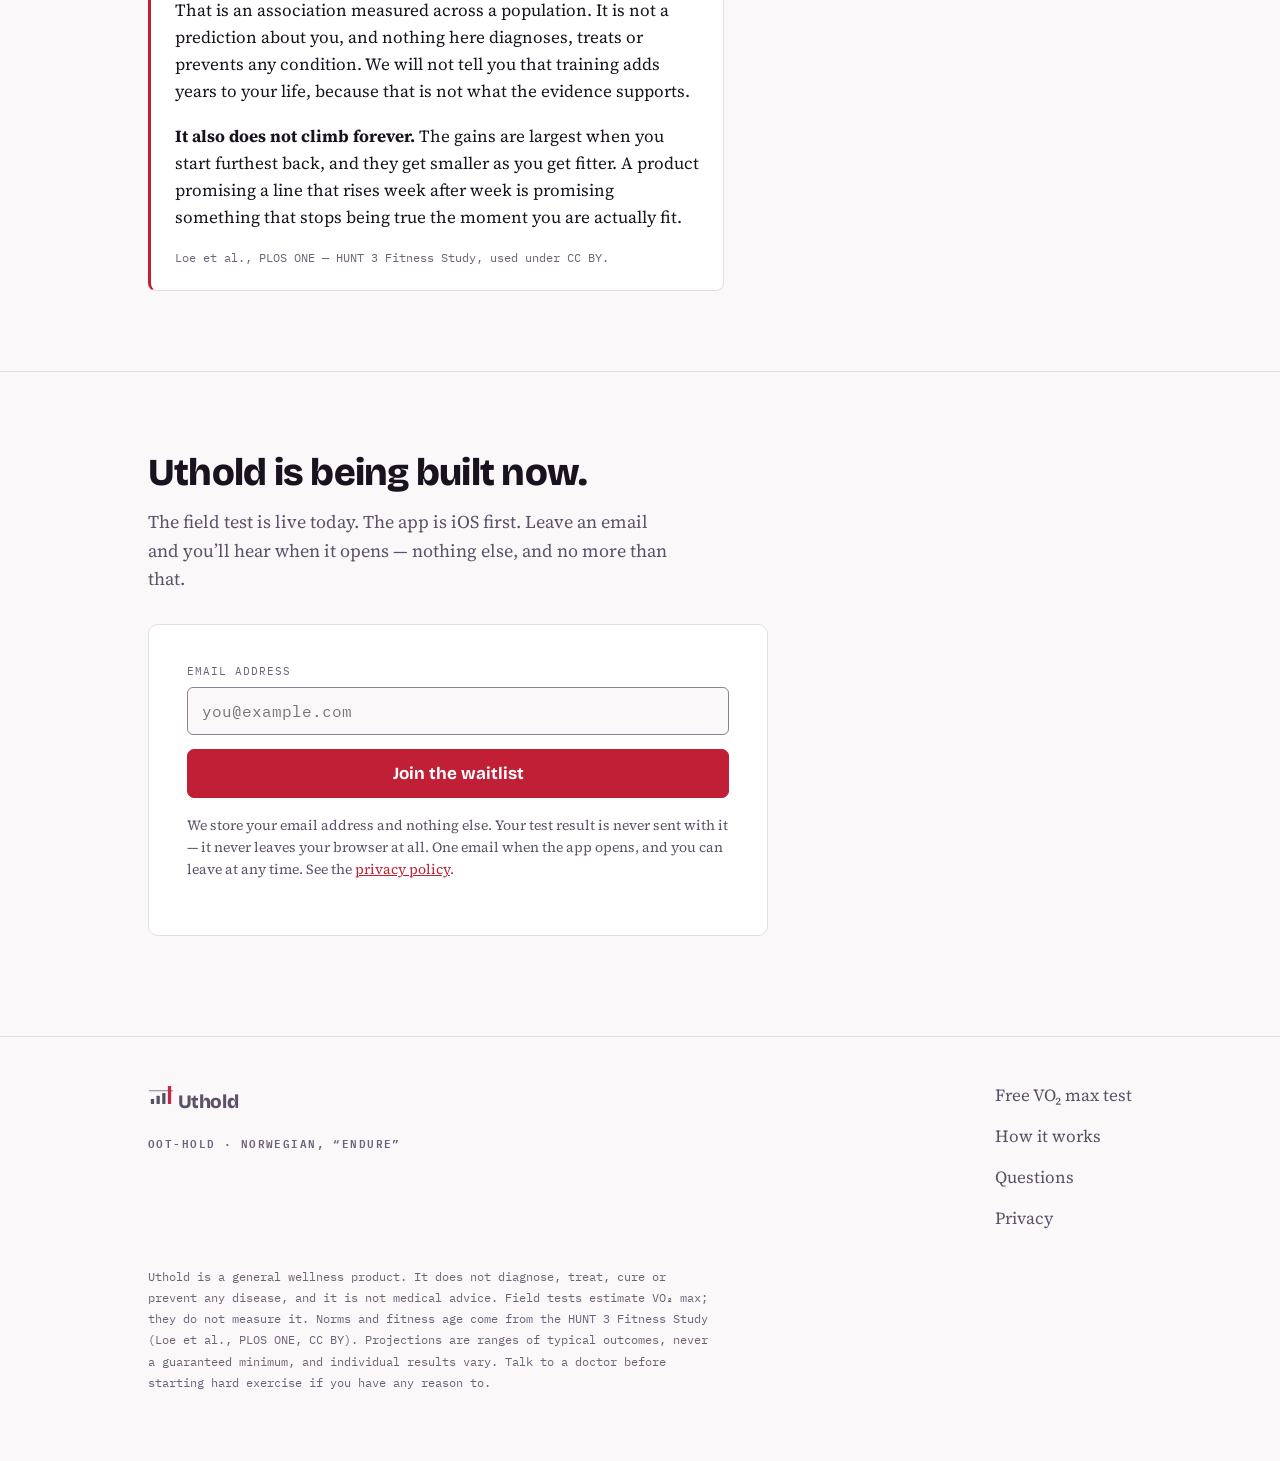
==== commit d8788b81: "Re-shoot the goal screen and correct its alt text" ====
--- a/index.html
+++ b/index.html
@@ -221,7 +221,7 @@
     </div>
     <div class="shots-compact">
       <figure>
-        <img src="img/Onboarding.png" width="390" height="844" alt="The onboarding goal screen: a baseline of 42.1 mL/kg/min at the 61st percentile, fitness age 46; a target of 45 by March 2027; three hours a week. A panel headed &quot;likely by week 12&quot; shows a range of 44 to 47 and the words &quot;a range, not a promise&quot;.">
+        <img src="img/Onboarding.png" width="390" height="844" alt="The onboarding goal screen: a baseline of 53.4 mL/kg/min from a Cooper test, the 45th percentile for HUNT men aged 20 to 29; a target of 58 by March 2027; three hours a week, with a note that hours decide how much easy work fits around the hard sessions and are not a dial for a bigger number. A panel headed &quot;from 53.4 today&quot; projects 55.4 to 57.9, described as a range and not a promise, which does not move when the hours change.">
         <figcaption><b>A range, not a promise.</b> It shows what it assumes — your baseline, your
         date, your hours — and says the range doesn’t move when the hours do.</figcaption>
       </figure>
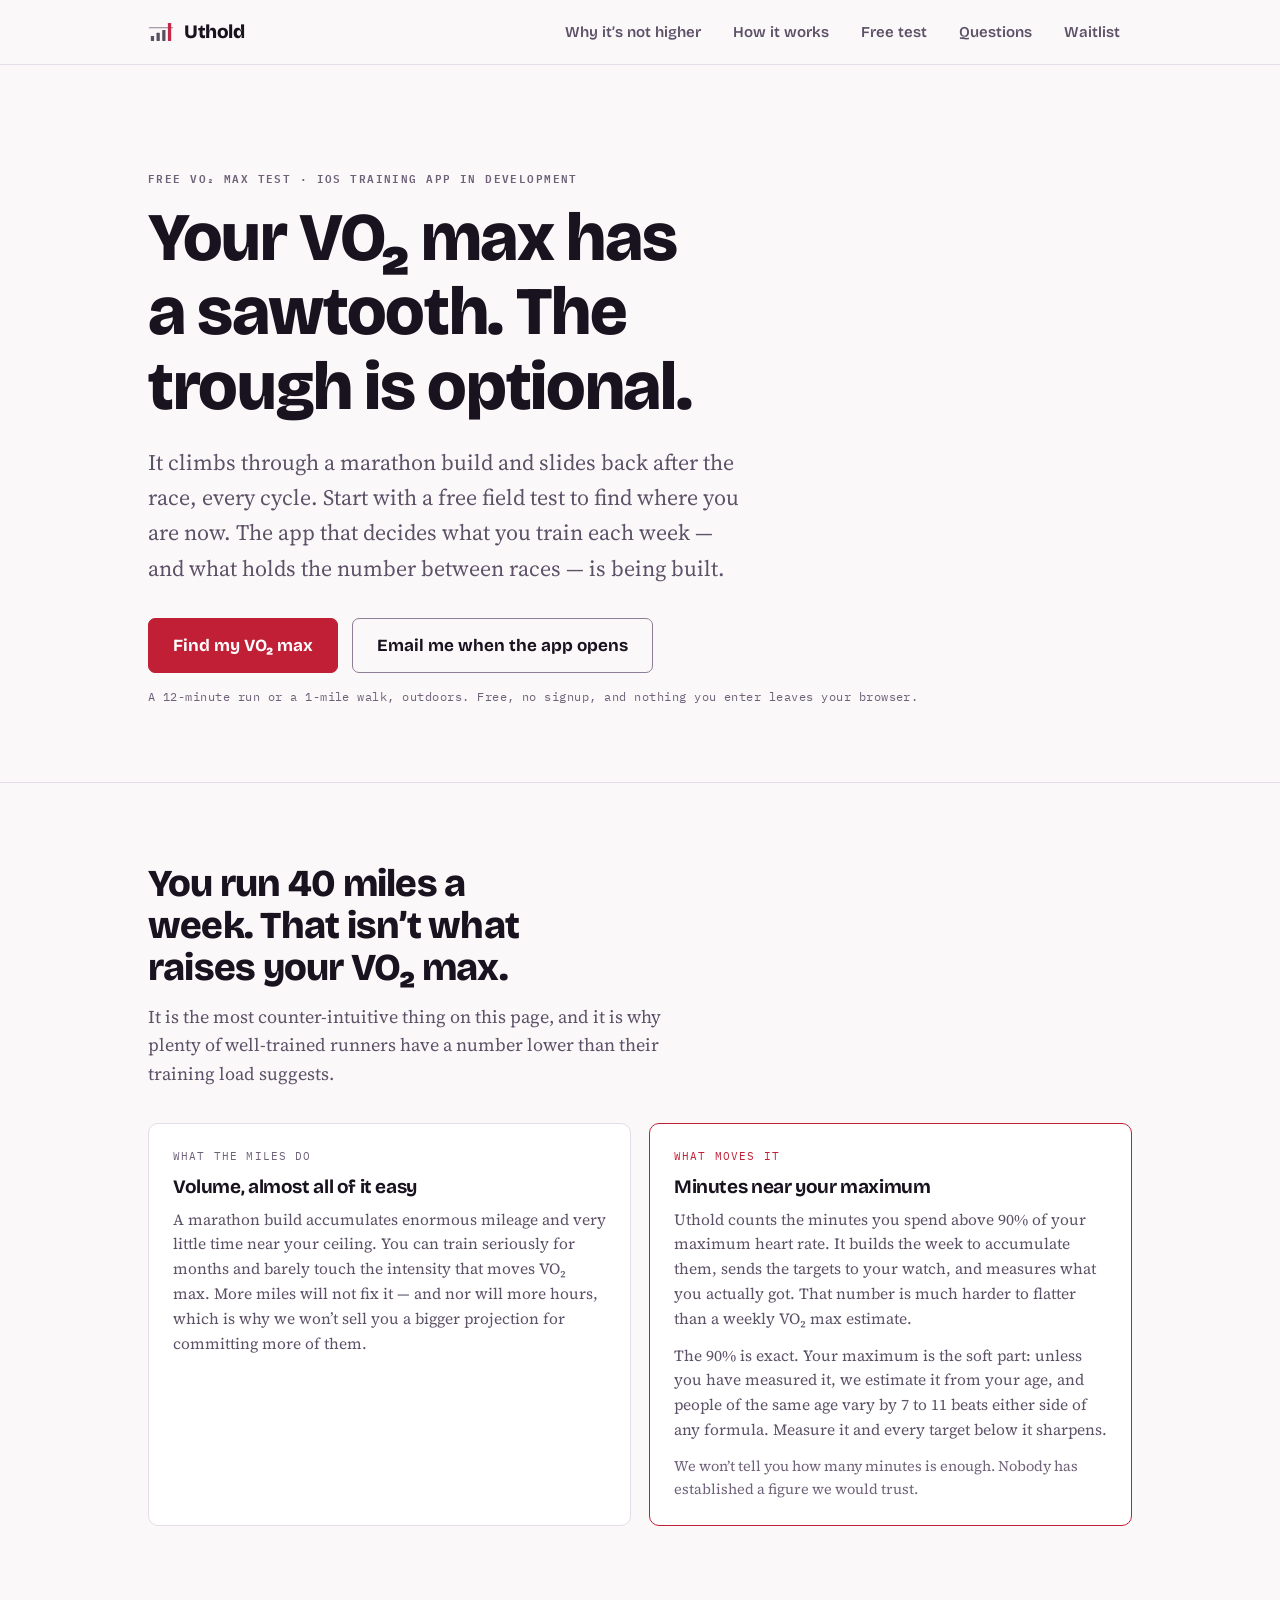
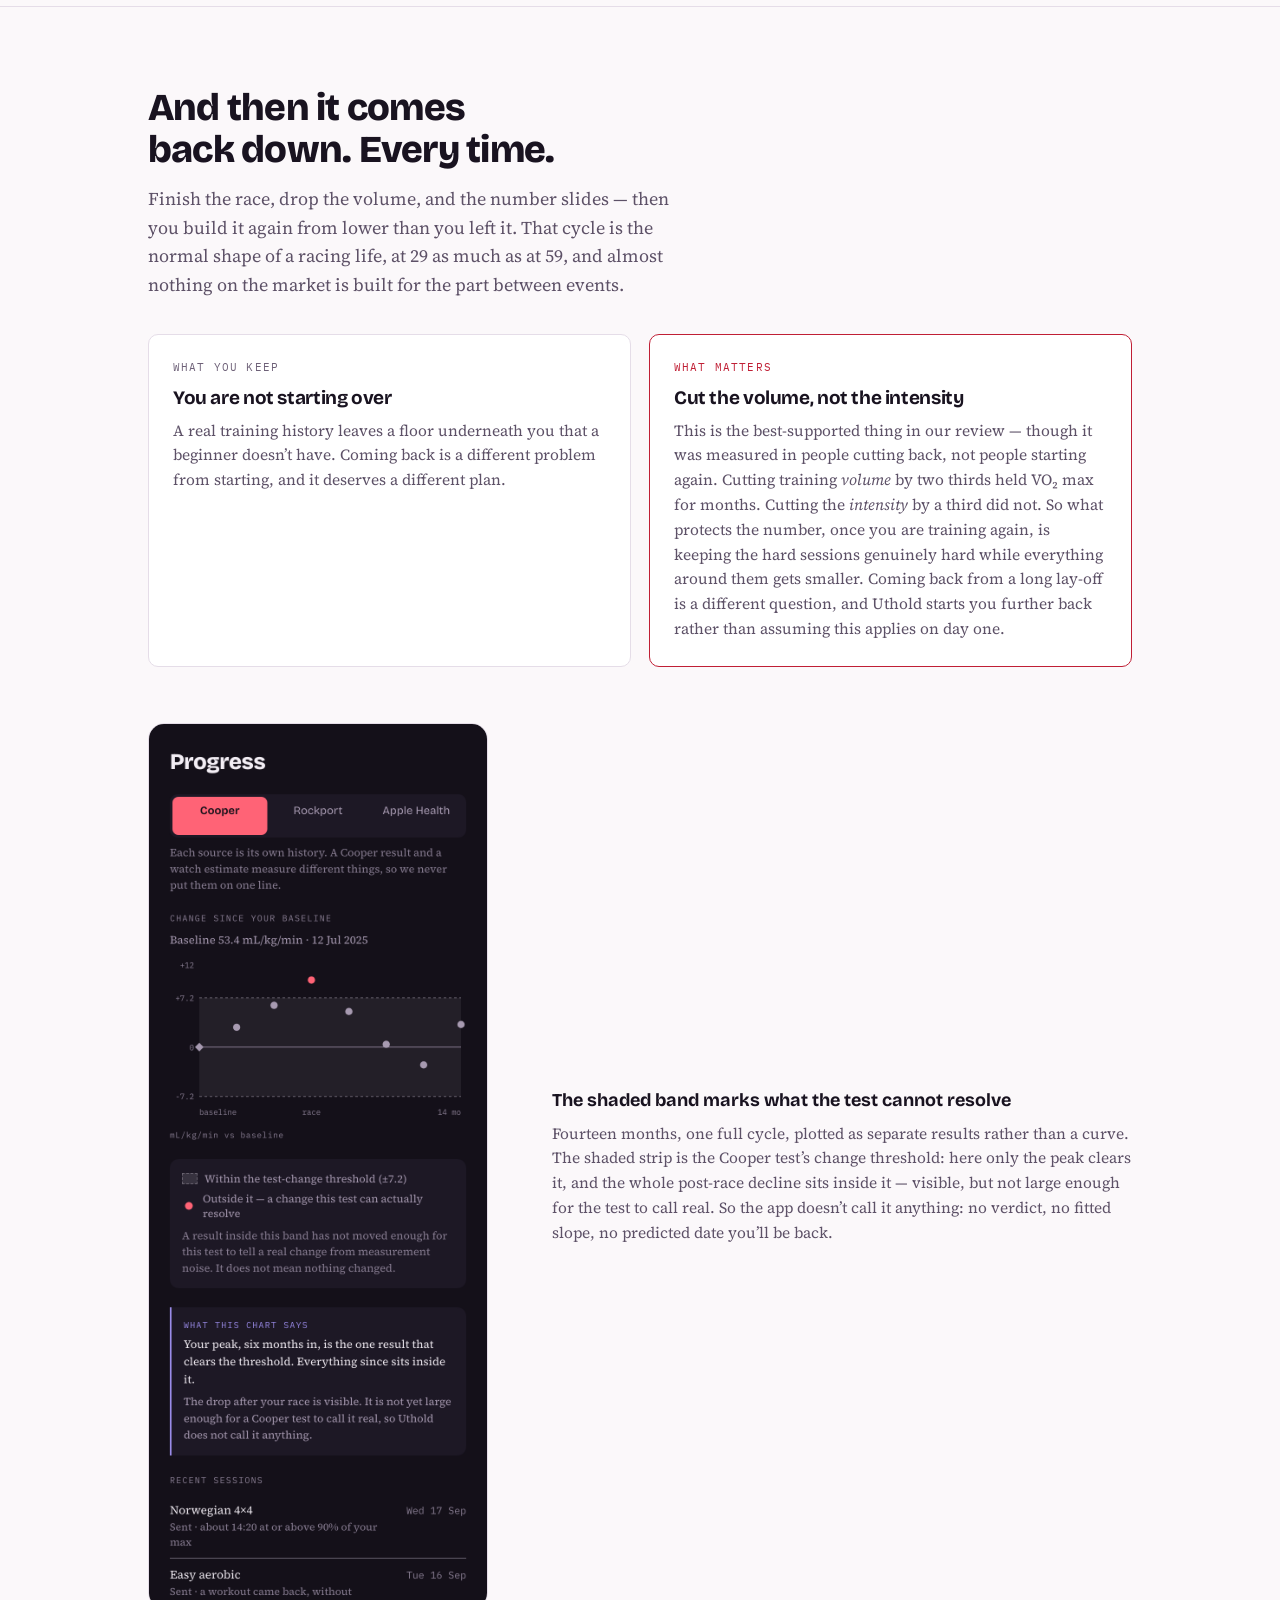
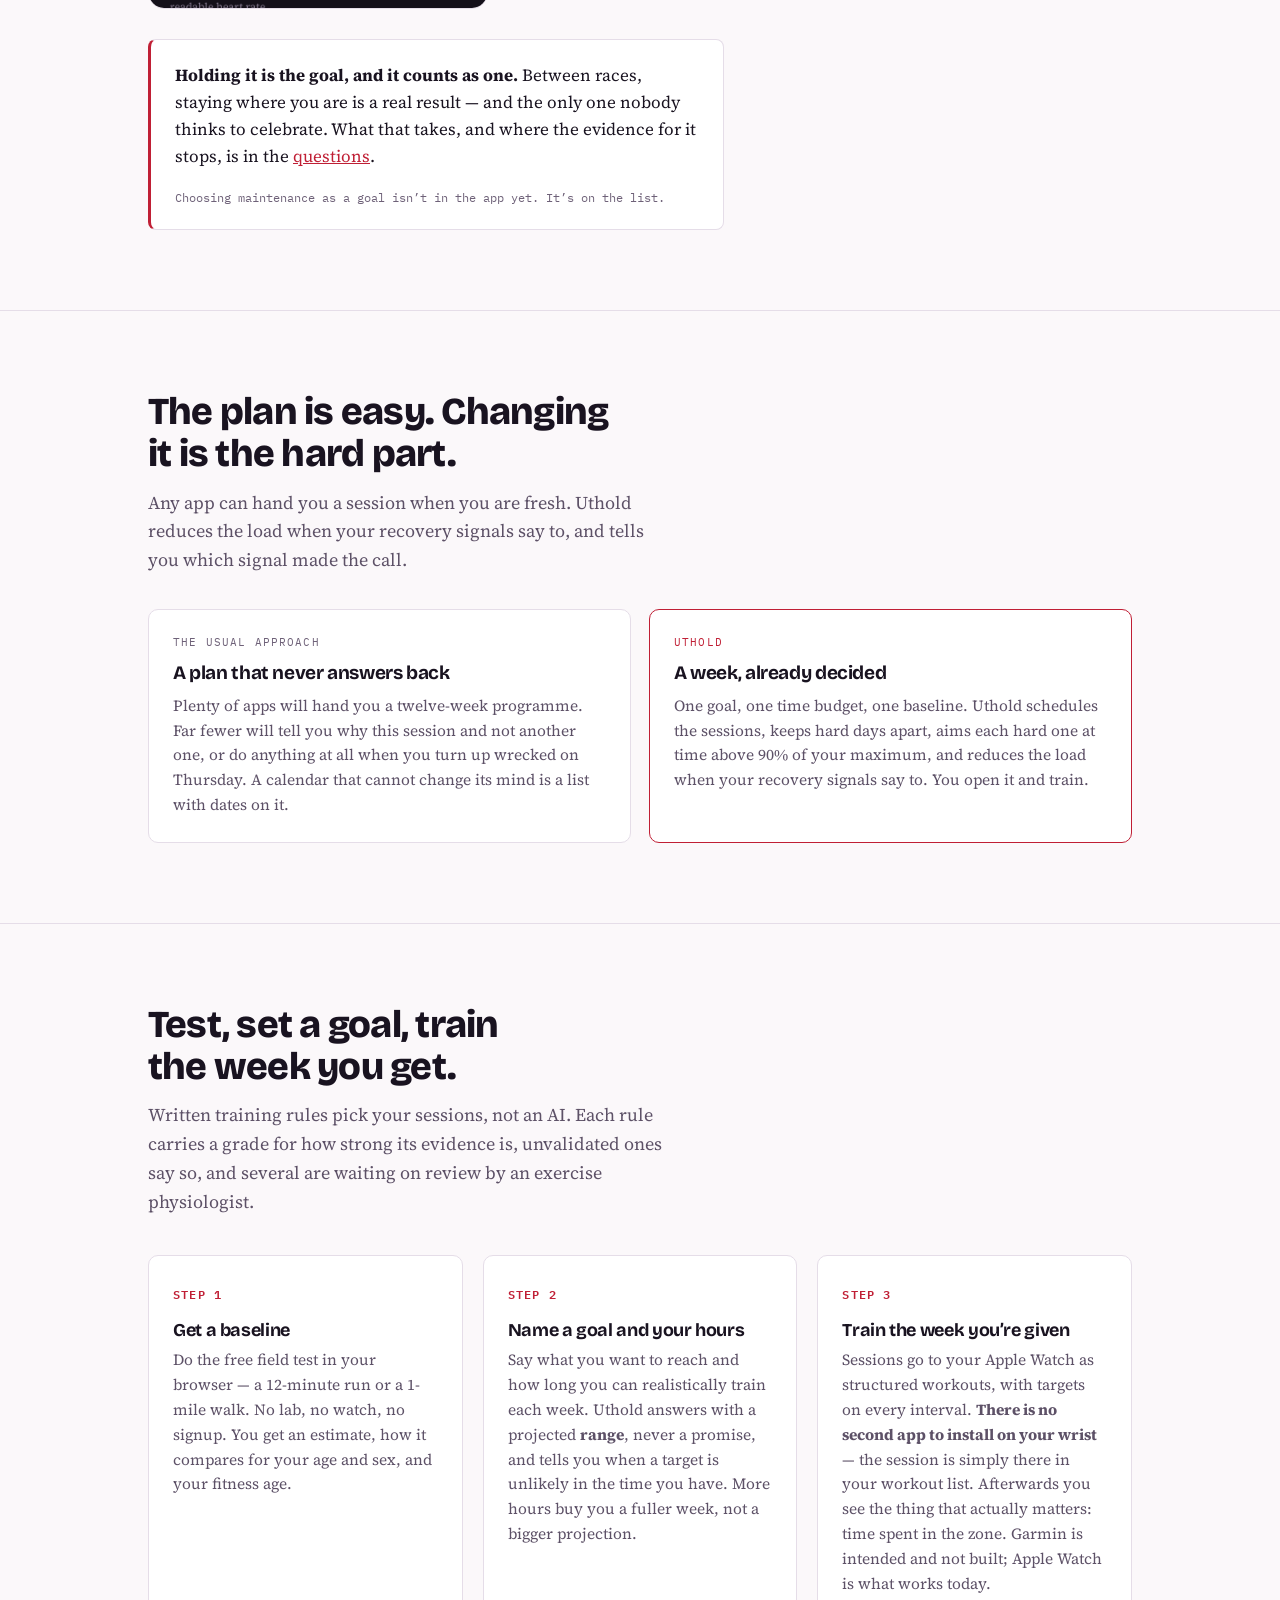
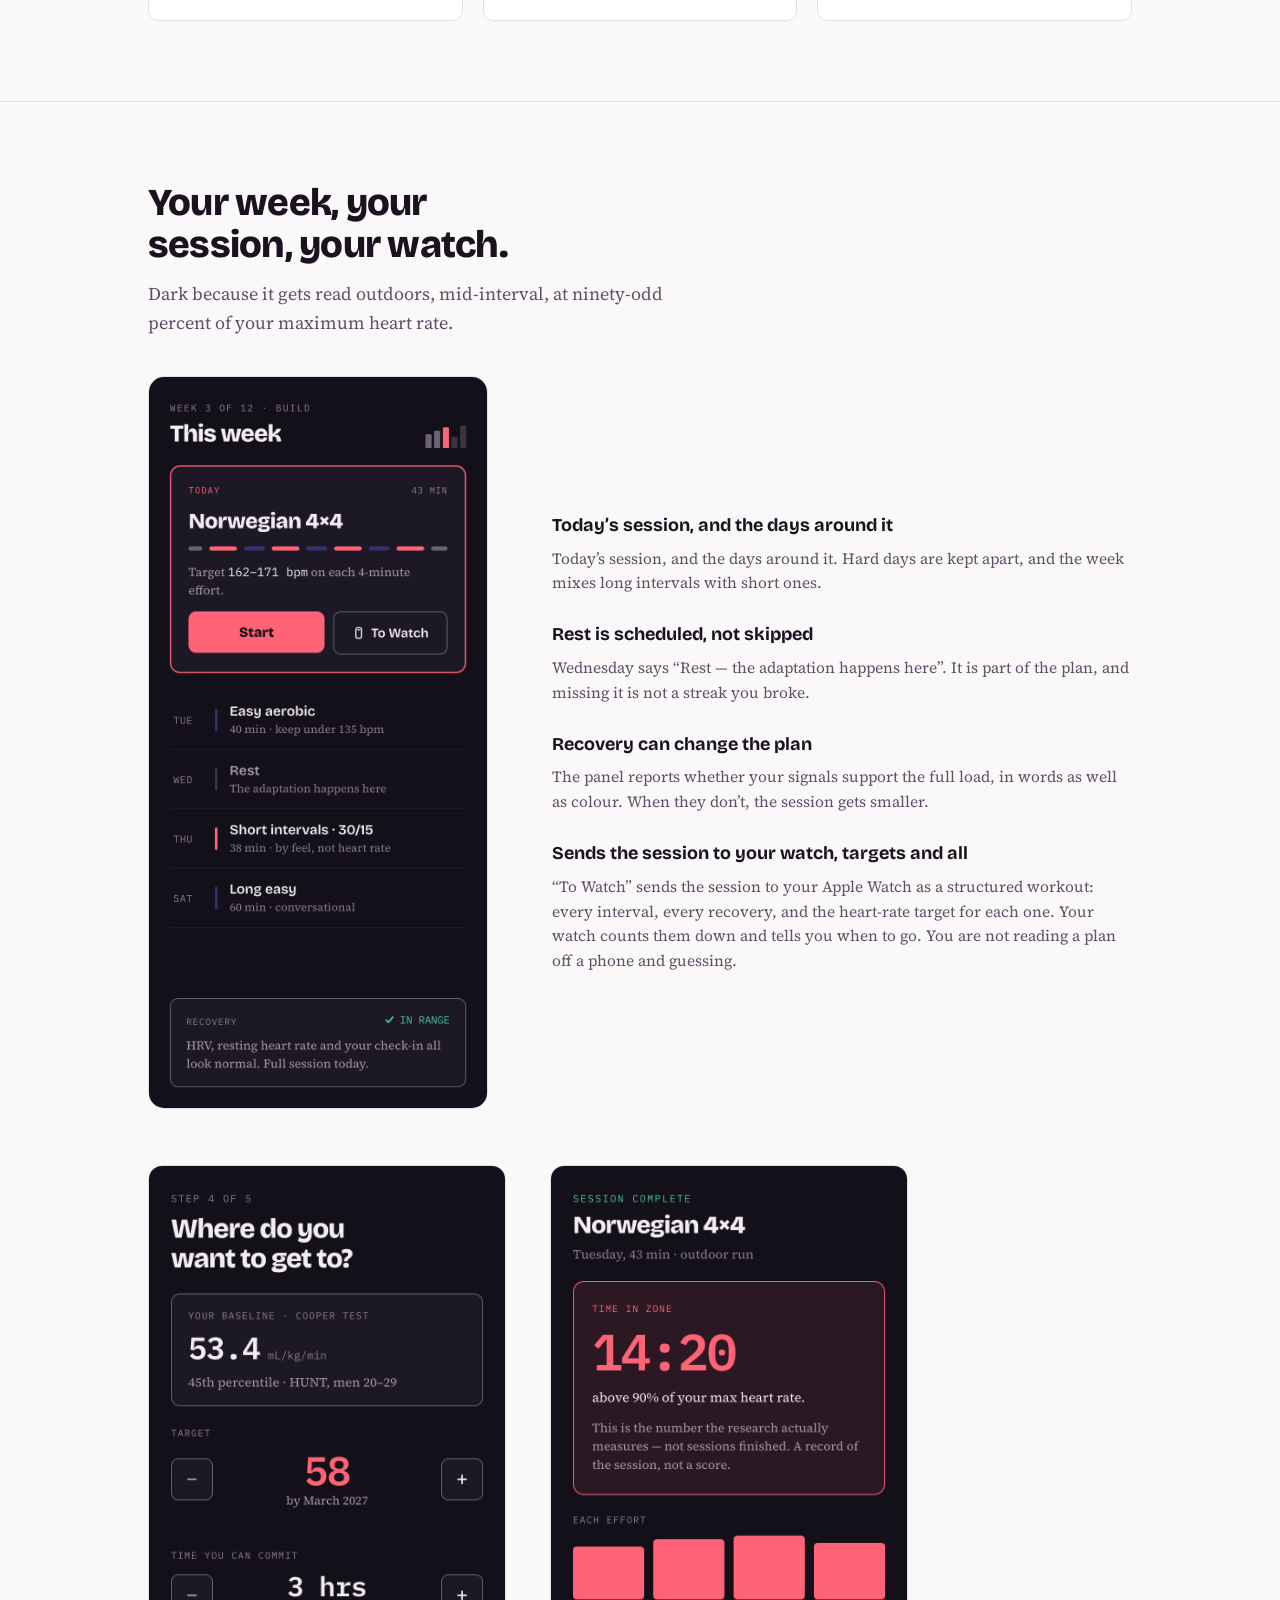
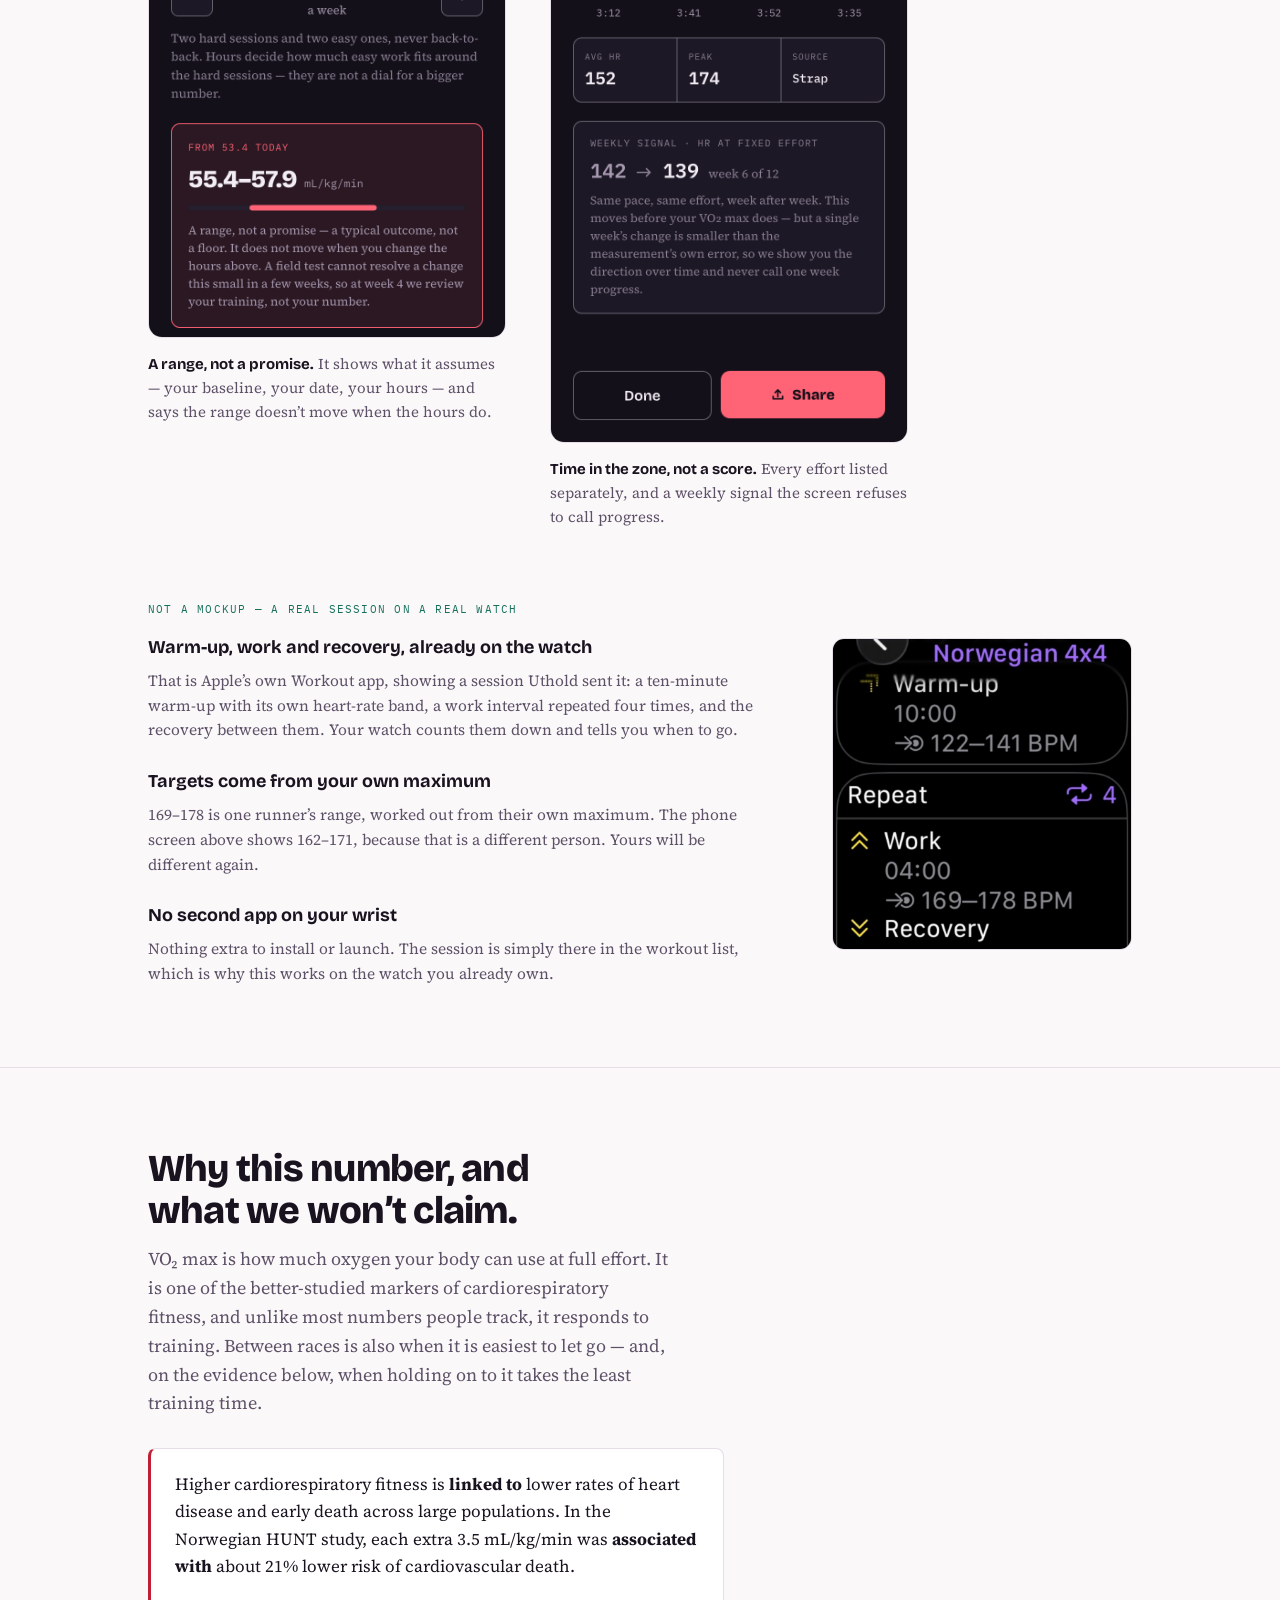
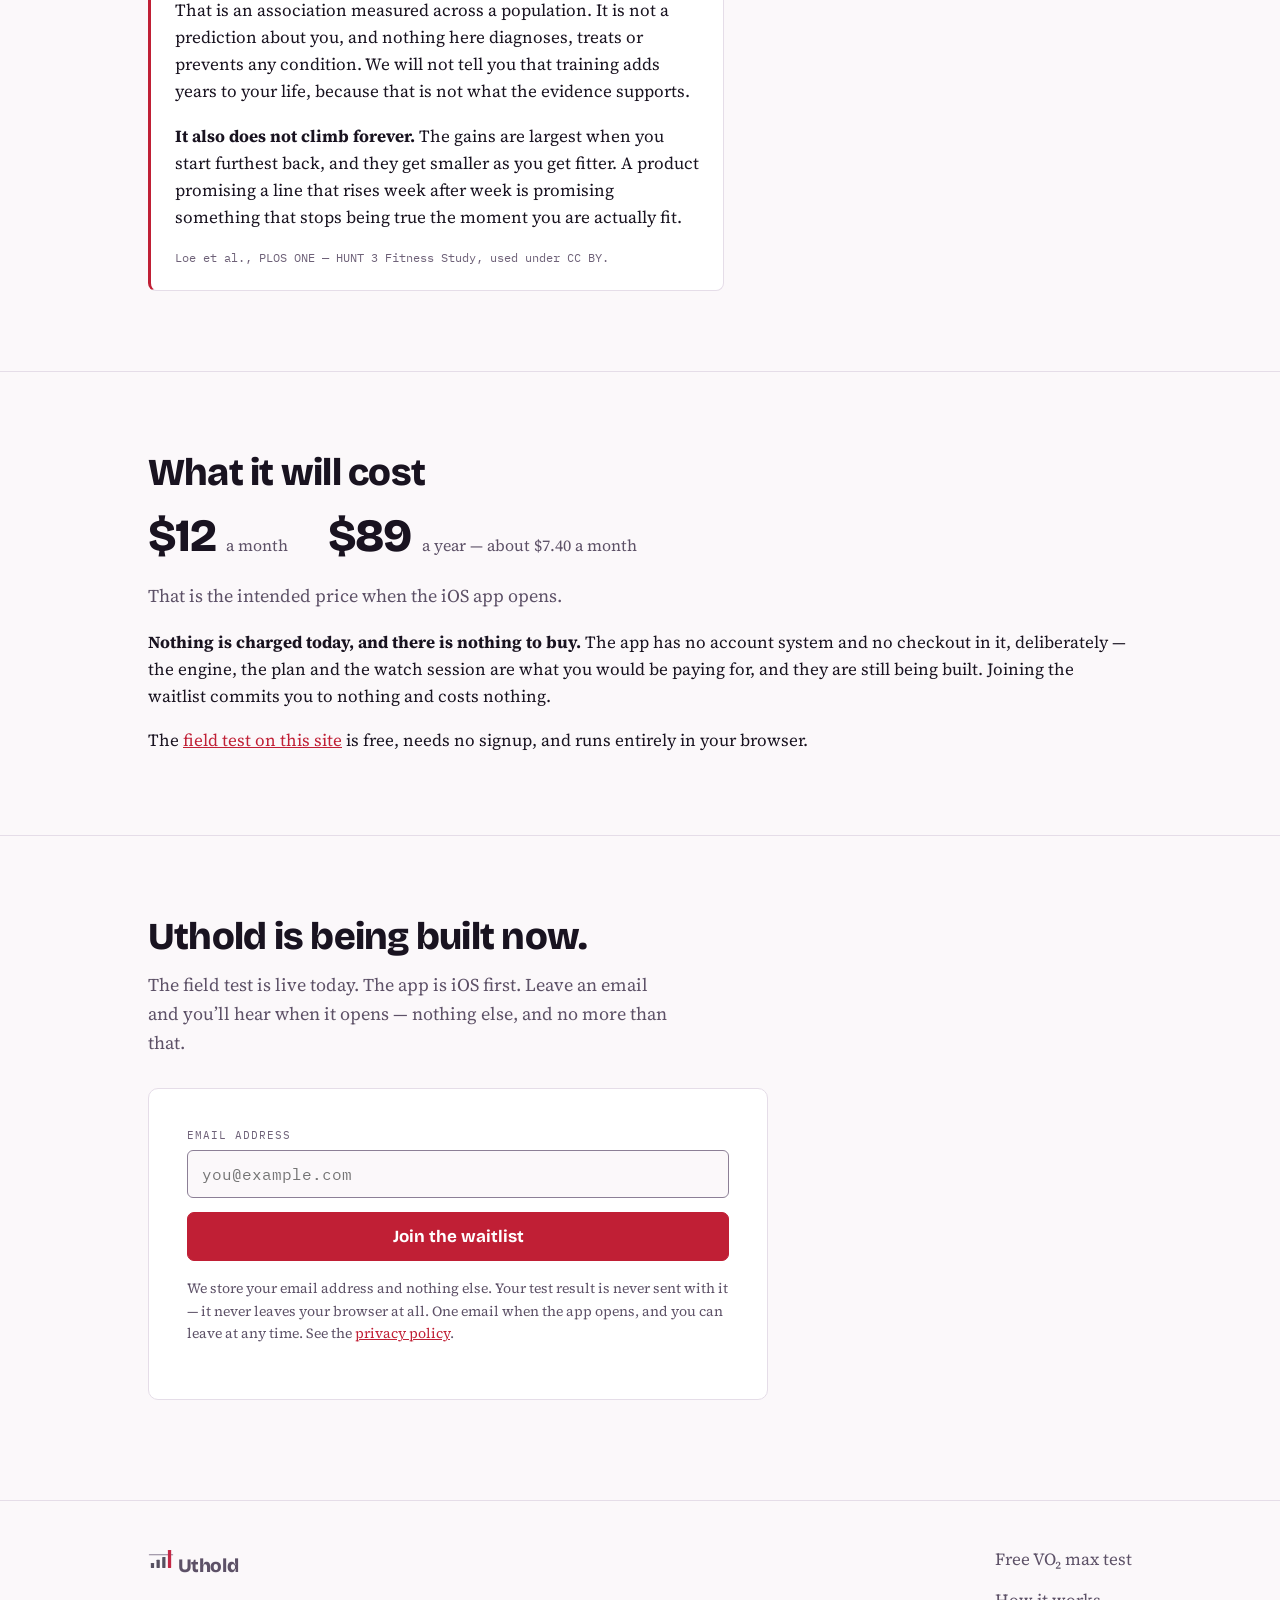
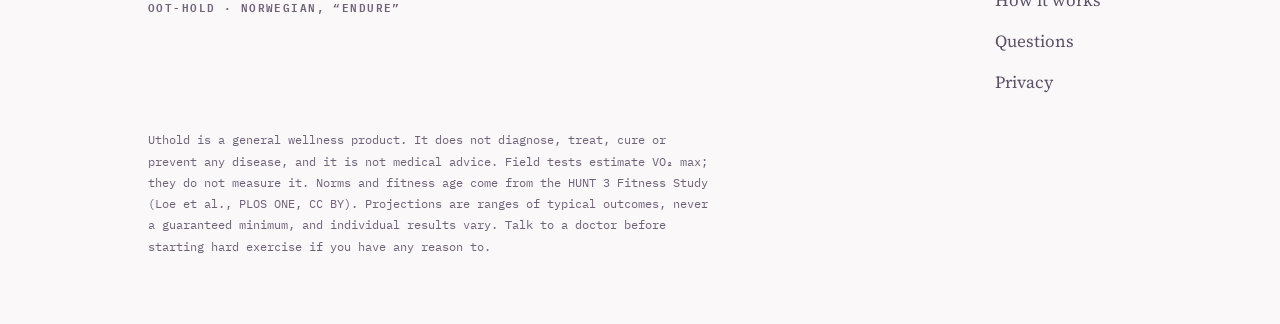
==== commit 24dedc93: "Publish the price, and open the site to search $12/month or $89/year, stated as the intended price a" ====
--- a/index.html
+++ b/index.html
@@ -3,10 +3,19 @@
 <head>
 <meta charset="utf-8">
 <meta name="viewport" content="width=device-width,initial-scale=1">
-<!-- PRE-LAUNCH: delete this line at launch (see README.md) -->
-<meta name="robots" content="noindex">
 <title>Uthold — training that picks your week, for your VO₂ max</title>
 <meta name="description" content="Uthold turns a baseline, a goal and the hours you actually have into a weekly training plan aimed at your VO₂ max. Start with the free field test — no signup.">
+<link rel="canonical" href="https://uthold.com/">
+<meta property="og:type" content="website">
+<meta property="og:site_name" content="Uthold">
+<meta property="og:url" content="https://uthold.com/">
+<meta property="og:title" content="Uthold — training that picks your week, for your VO₂ max">
+<meta property="og:description" content="Uthold turns a baseline, a goal and the hours you actually have into a weekly training plan aimed at your VO₂ max. Start with the free field test — no signup.">
+<meta property="og:image" content="https://uthold.com/img/og.png">
+<meta property="og:image:width" content="1200">
+<meta property="og:image:height" content="630">
+<meta property="og:image:alt" content="Uthold. Four ascending bars, the fourth breaking through a ceiling line.">
+<meta name="twitter:card" content="summary_large_image">
 <link rel="icon" href="brand/favicon.svg" type="image/svg+xml">
 <link rel="apple-touch-icon" href="brand/png/apple-touch-icon.png">
 <link rel="preconnect" href="https://fonts.googleapis.com">
@@ -274,6 +283,23 @@
       fit.</p>
       <cite>Loe et al., PLOS ONE — HUNT 3 Fitness Study, used under CC&nbsp;BY.</cite>
     </div>
+  </div>
+</section>
+
+<section id="price">
+  <div class="wrap">
+    <h2>What it will cost</h2>
+    <div class="price-row">
+      <div class="price"><span class="amt">$12</span> <span class="per">a month</span></div>
+      <div class="price"><span class="amt">$89</span> <span class="per">a year &mdash; about $7.40 a month</span></div>
+    </div>
+    <p class="lede">That is the intended price when the iOS app opens.</p>
+    <p><b>Nothing is charged today, and there is nothing to buy.</b> The app has no account system
+    and no checkout in it, deliberately &mdash; the engine, the plan and the watch session are what
+    you would be paying for, and they are still being built. Joining the waitlist commits you to
+    nothing and costs nothing.</p>
+    <p class="small" style="margin-bottom:0">The <a href="test.html">field test on this site</a> is
+    free, needs no signup, and runs entirely in your browser.</p>
   </div>
 </section>
 
--- a/site.css
+++ b/site.css
@@ -207,3 +207,12 @@
 .shots-compact figcaption{font-size:15px;color:var(--ink-2);margin-top:14px}
 .shots-compact b{color:var(--ink);font-family:var(--display)}
 @media (max-width:620px){.shots-compact{grid-template-columns:1fr;max-width:340px}}
+
+/* Price. Two figures, stated plainly and never as a strikethrough against an
+   invented "usual" price. The monthly equivalent of the annual is spelled out
+   because working it out is the reader's job otherwise. */
+.price-row{display:flex;flex-wrap:wrap;gap:14px 40px;margin:18px 0 22px}
+.price{display:flex;align-items:baseline;gap:10px;flex-wrap:wrap}
+.price .amt{font-family:var(--display);font-weight:800;font-size:clamp(34px,6vw,46px);
+  letter-spacing:-0.02em;color:var(--ink);line-height:1.05}
+.price .per{font-size:16px;color:var(--ink-2)}
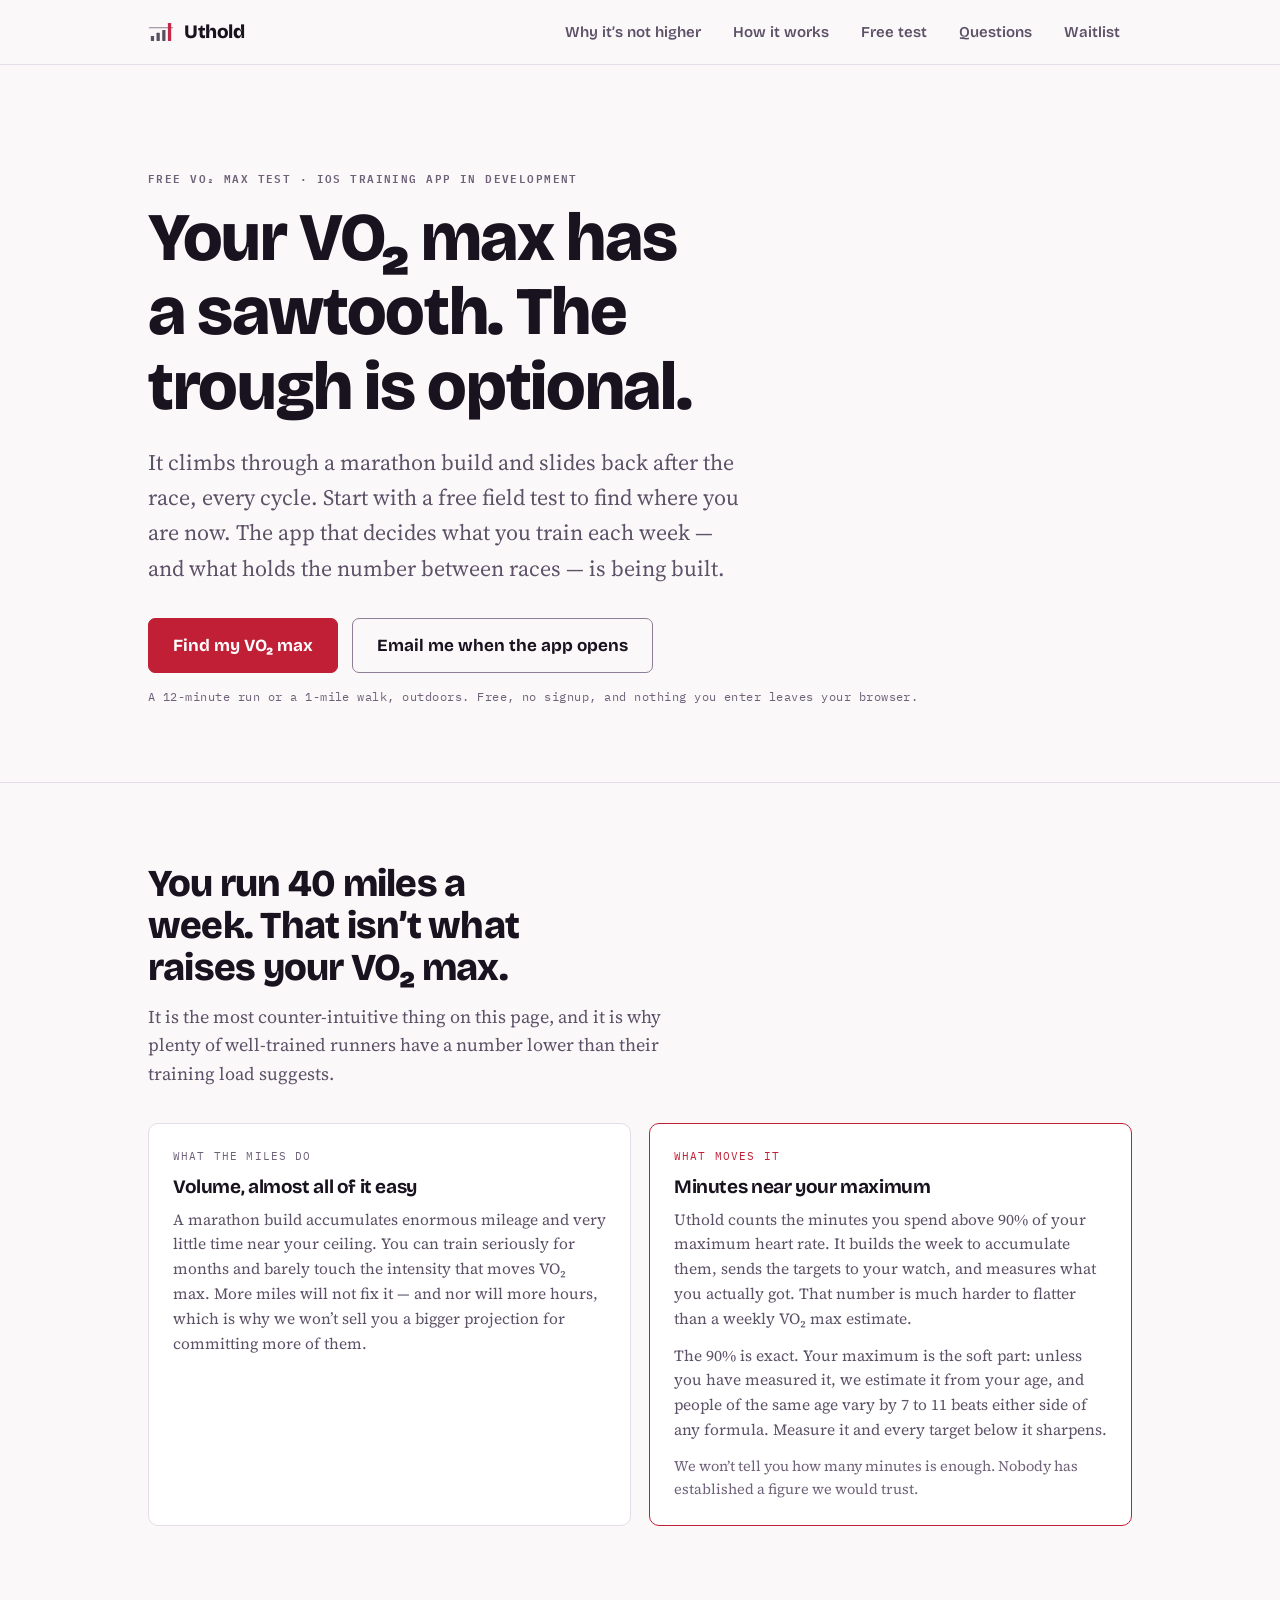
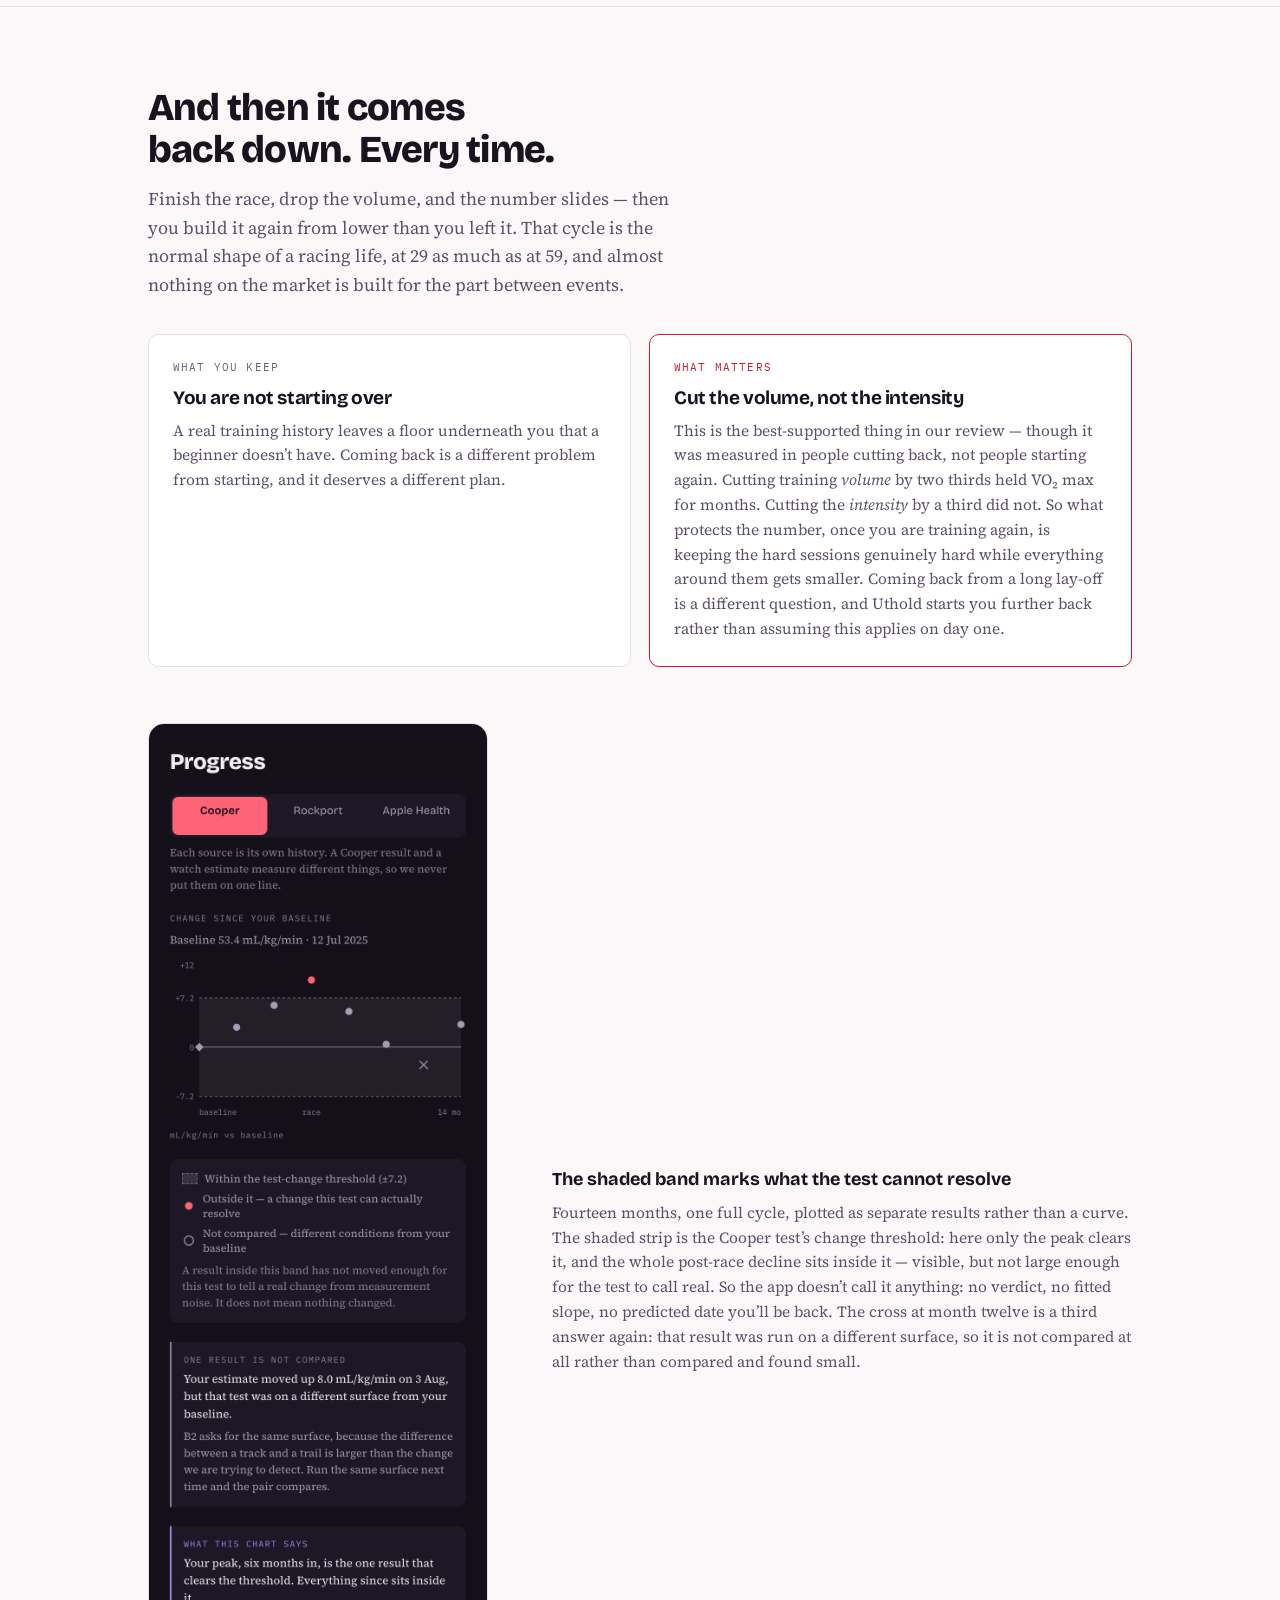
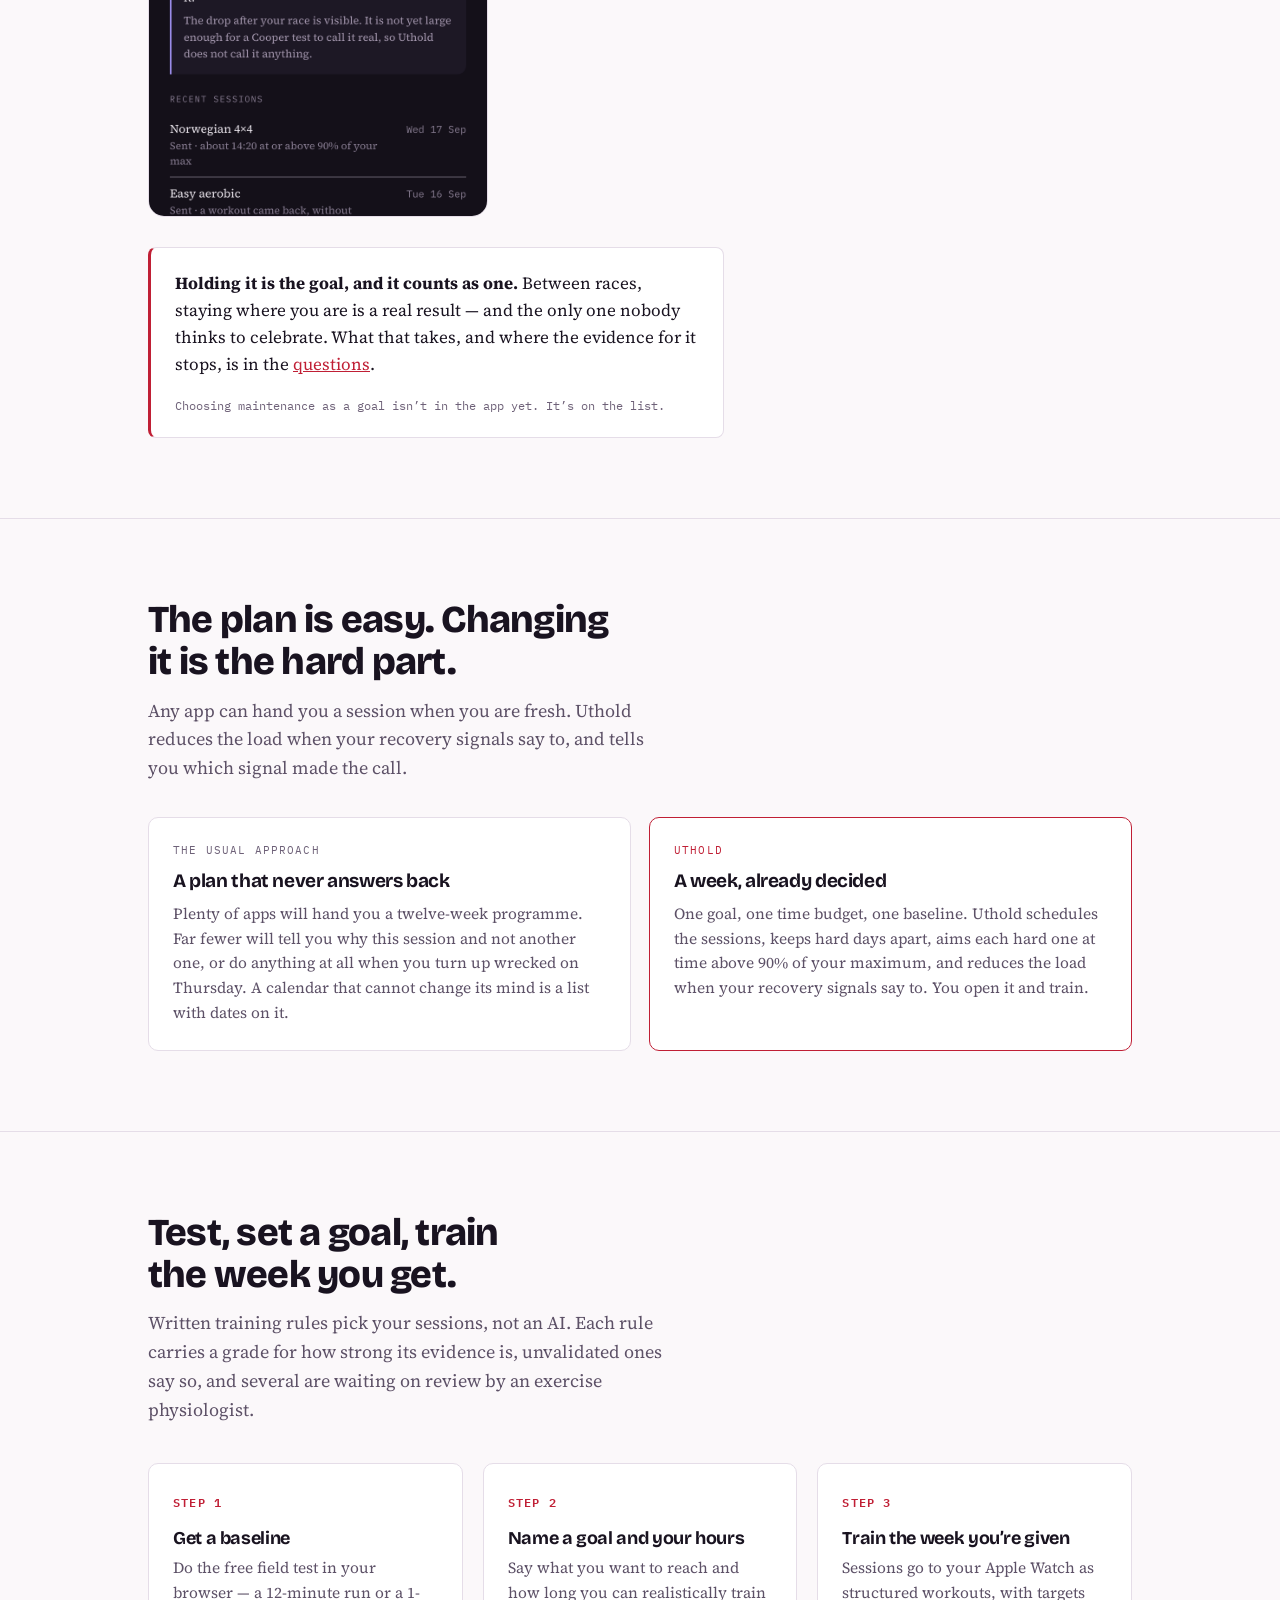
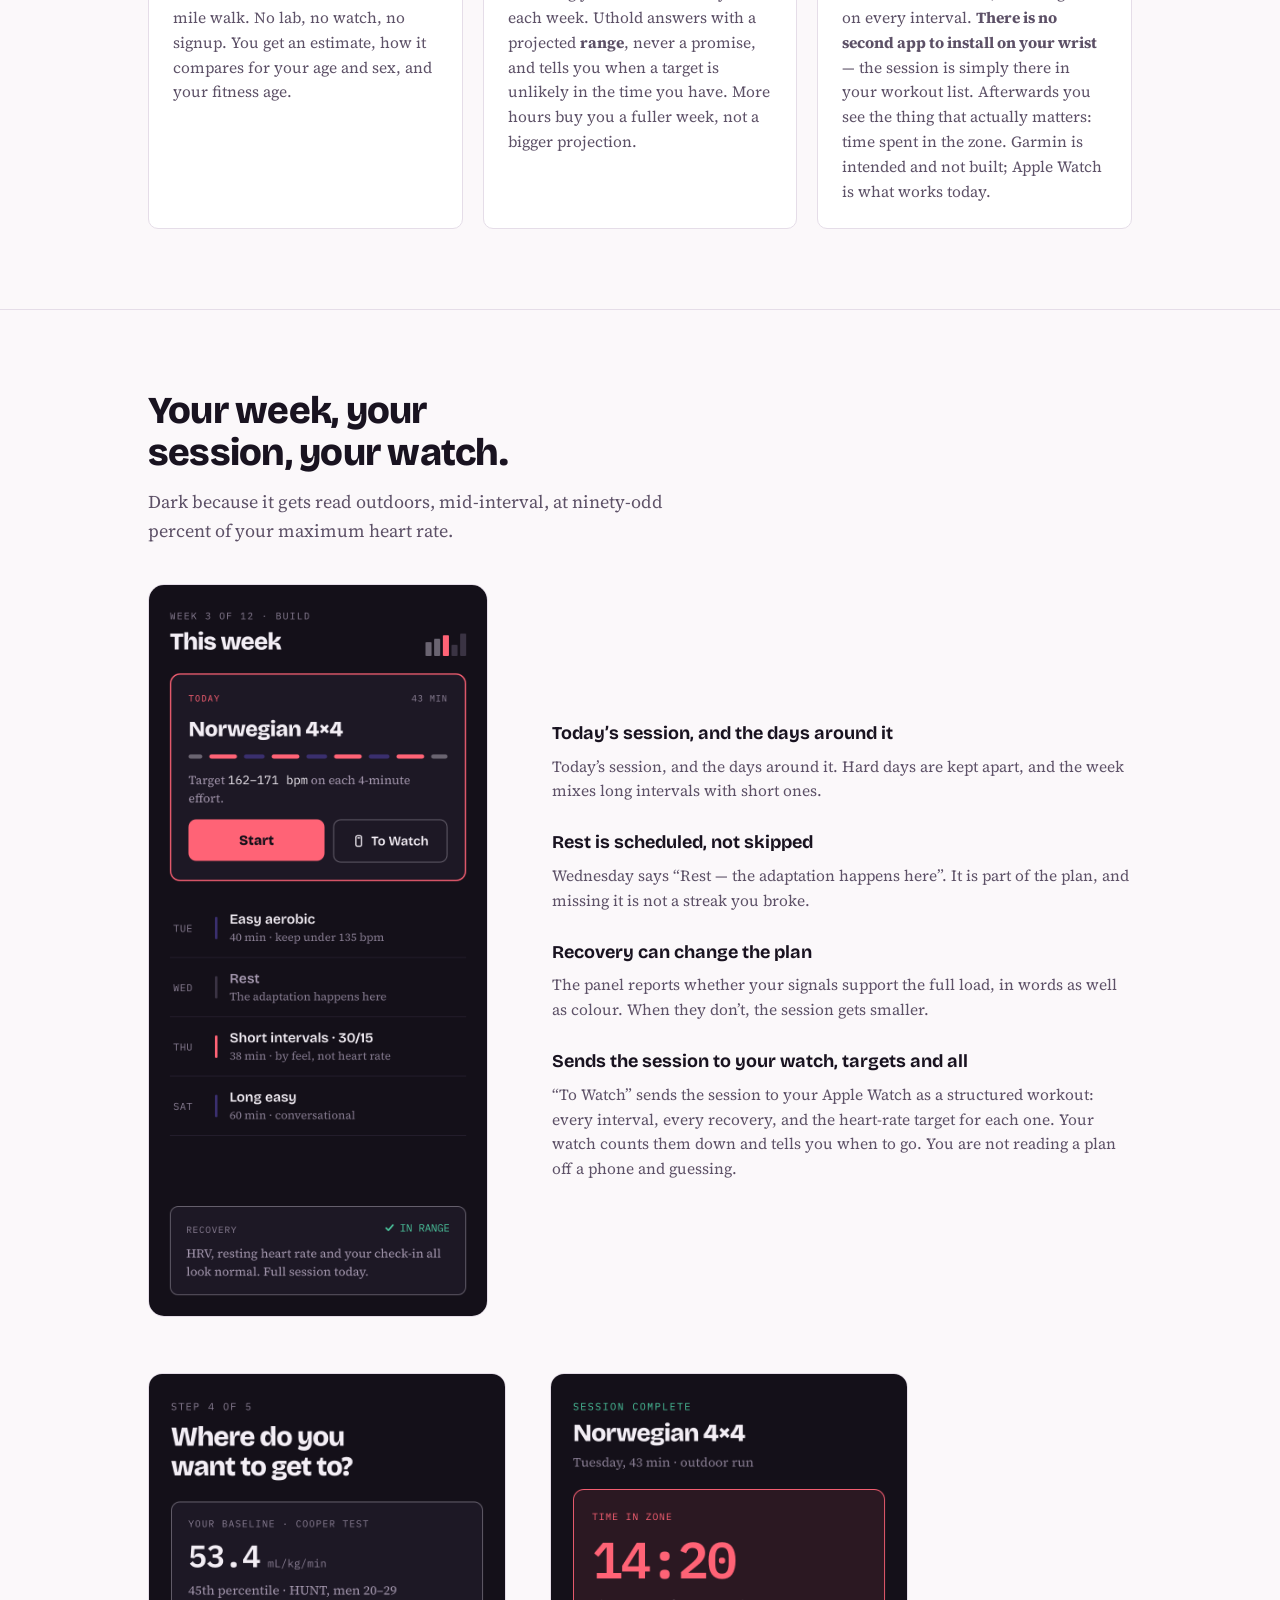
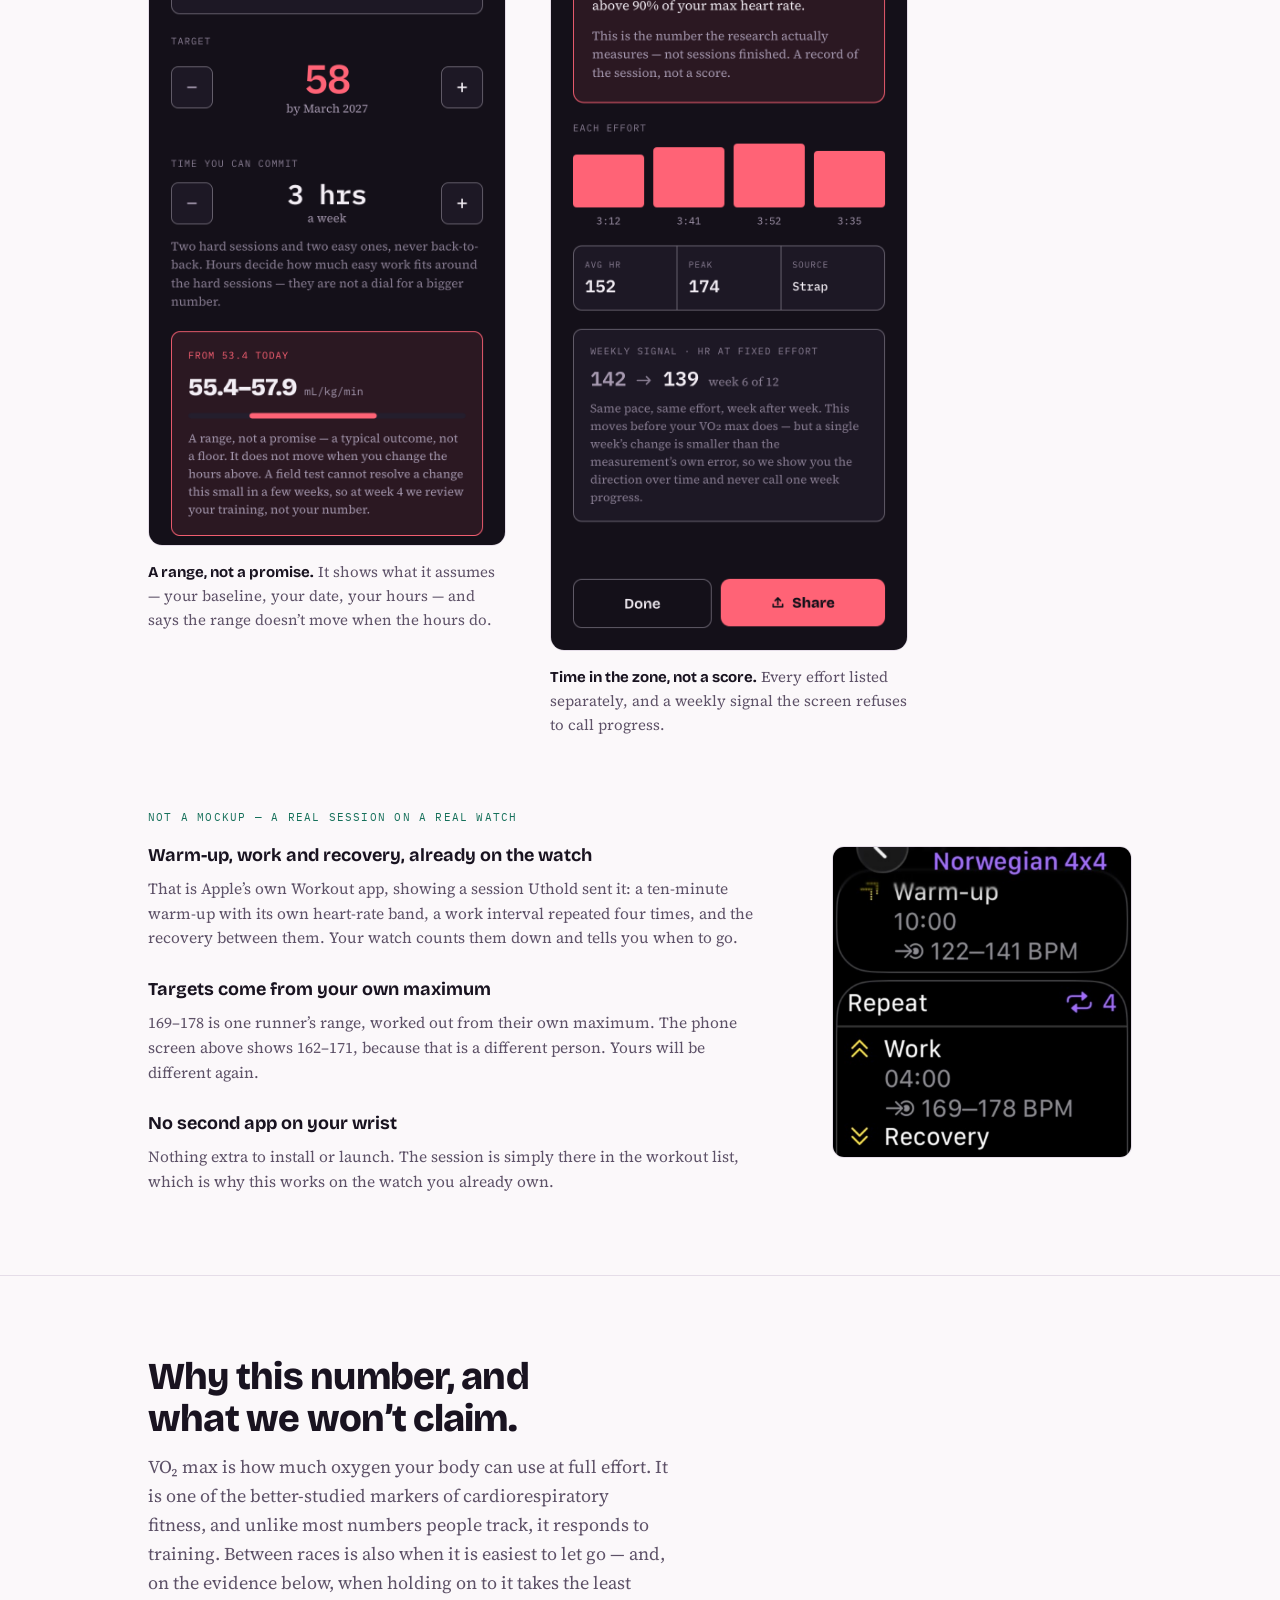
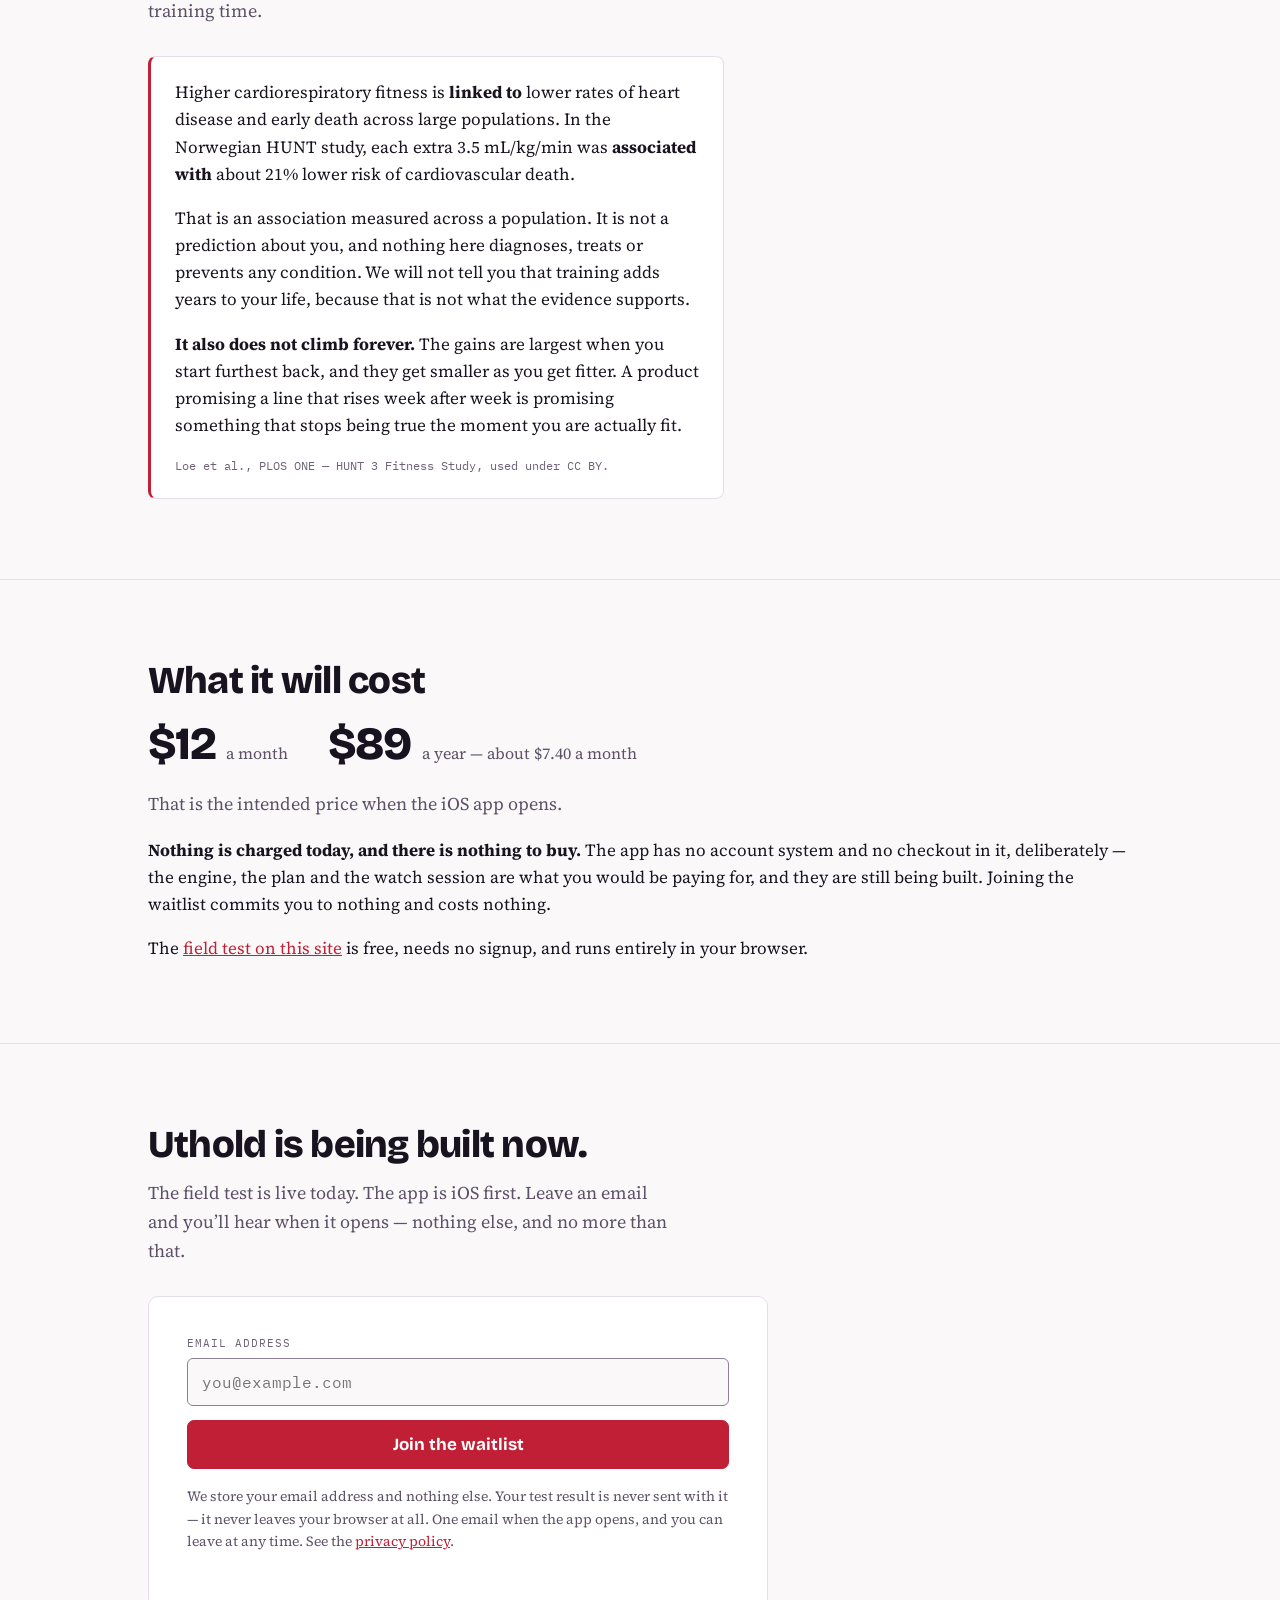
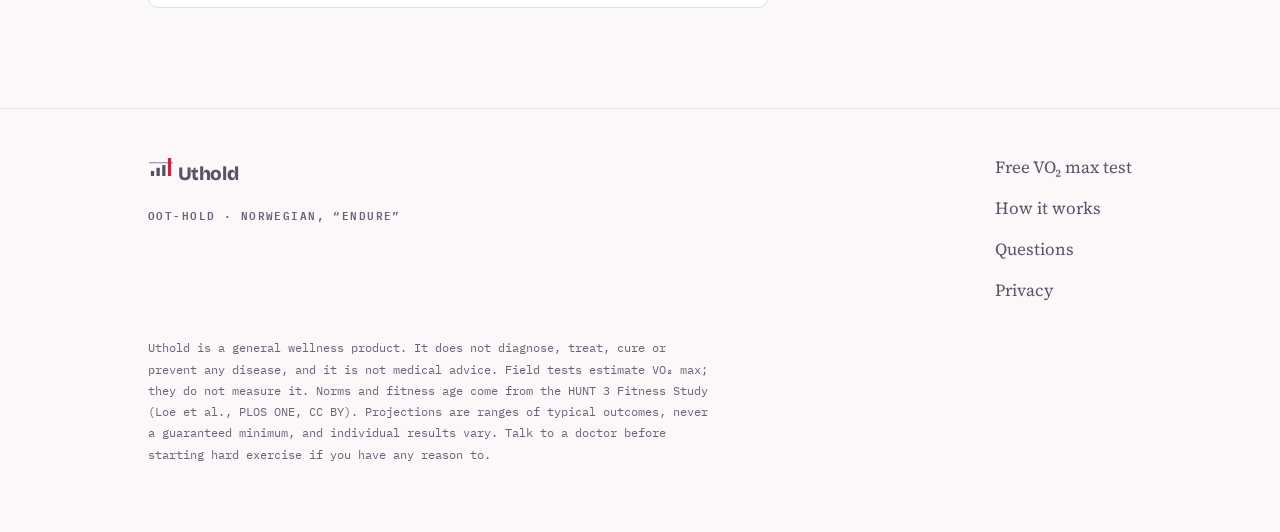
==== commit 98fae620: "Progress: the chart's third state, and the right image height" ====
--- a/index.html
+++ b/index.html
@@ -120,15 +120,15 @@
       </div>
     </div>
     <div class="showcase" style="margin-top:clamp(32px,5vw,56px)">
-      <img src="img/Progress.png" width="390" height="1020"
-           alt="The Progress screen: change since baseline over 14 months, plotted as separate dots with no connecting line. A shaded band marks plus or minus 7.2, the Cooper test's change threshold. One point, the peak six months in, sits above the band; every later point including the post-race decline sits inside it. Below, a dated list of recent sessions: a Norwegian 4x4 sent, with about 14 minutes 20 above 90 percent of max; an easy aerobic session whose workout came back without readable heart rate; and a short-interval session marked not today. A line underneath reads that the app records what was sent to the watch, not what you finished.">
+      <img src="img/Progress.png" width="390" height="1260"
+           alt="The Progress screen: change since baseline over 14 months, plotted as separate marks with no connecting line. A shaded band marks plus or minus 7.2, the Cooper test's change threshold. The peak six months in sits above the band; five results sit inside it, including the post-race decline; and one, at month twelve, is drawn as a cross rather than a dot, because it was run on a different surface and so was not compared to the baseline at all. Below, a dated list of recent sessions: a Norwegian 4x4 sent, with about 14 minutes 20 above 90 percent of max; an easy aerobic session whose workout came back without readable heart rate; and a short-interval session marked not today. A line underneath reads that the app records what was sent to the watch, not what you finished.">
       <dl>
         <dt>The shaded band marks what the test cannot resolve</dt>
         <dd>Fourteen months, one full cycle, plotted as separate results rather than a curve. The
         shaded strip is the Cooper test’s change threshold: here only the peak clears it, and the
         whole post-race decline sits inside it — visible, but not large enough for the test to call
         real. So the app doesn’t call it anything: no verdict, no fitted slope, no predicted date
-        you’ll be back.</dd>
+        you’ll be back. The cross at month twelve is a third answer again: that result was run on a different surface, so it is not compared at all rather than compared and found small.</dd>
       </dl>
     </div>
 
